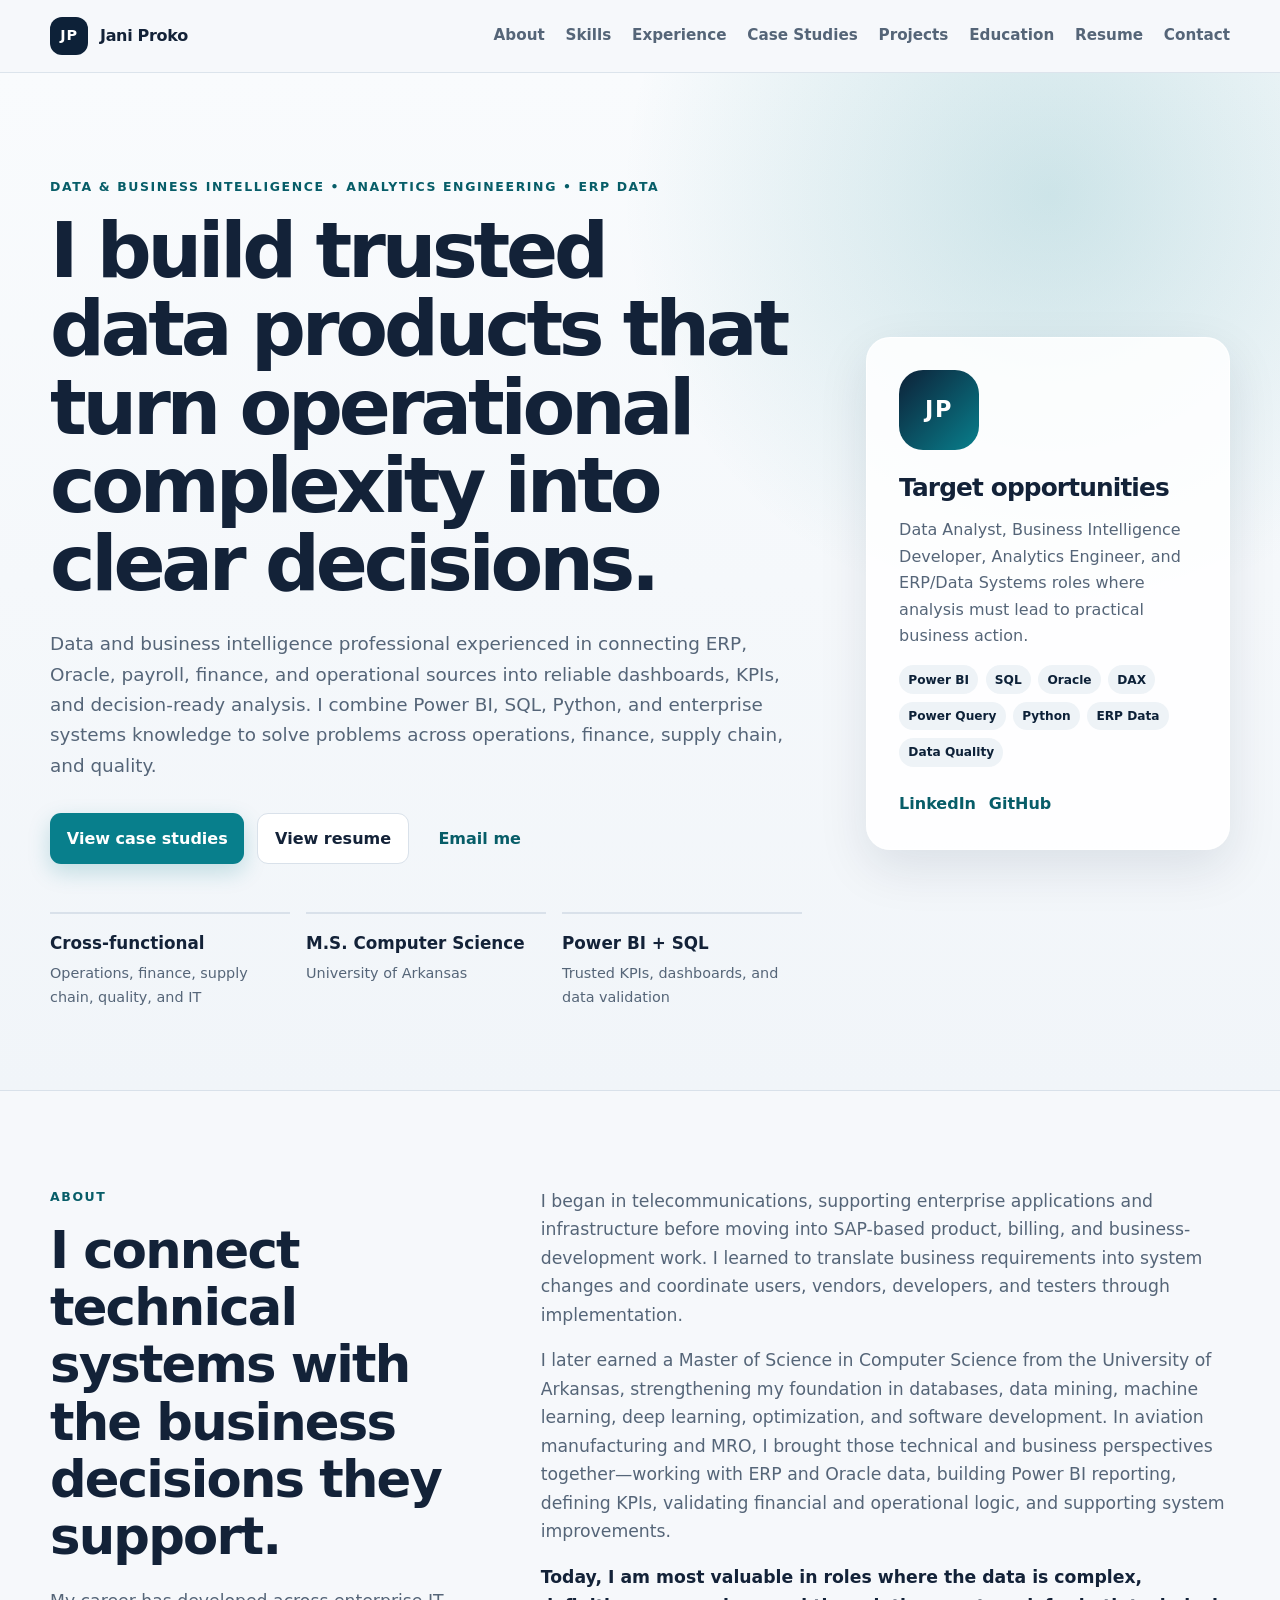
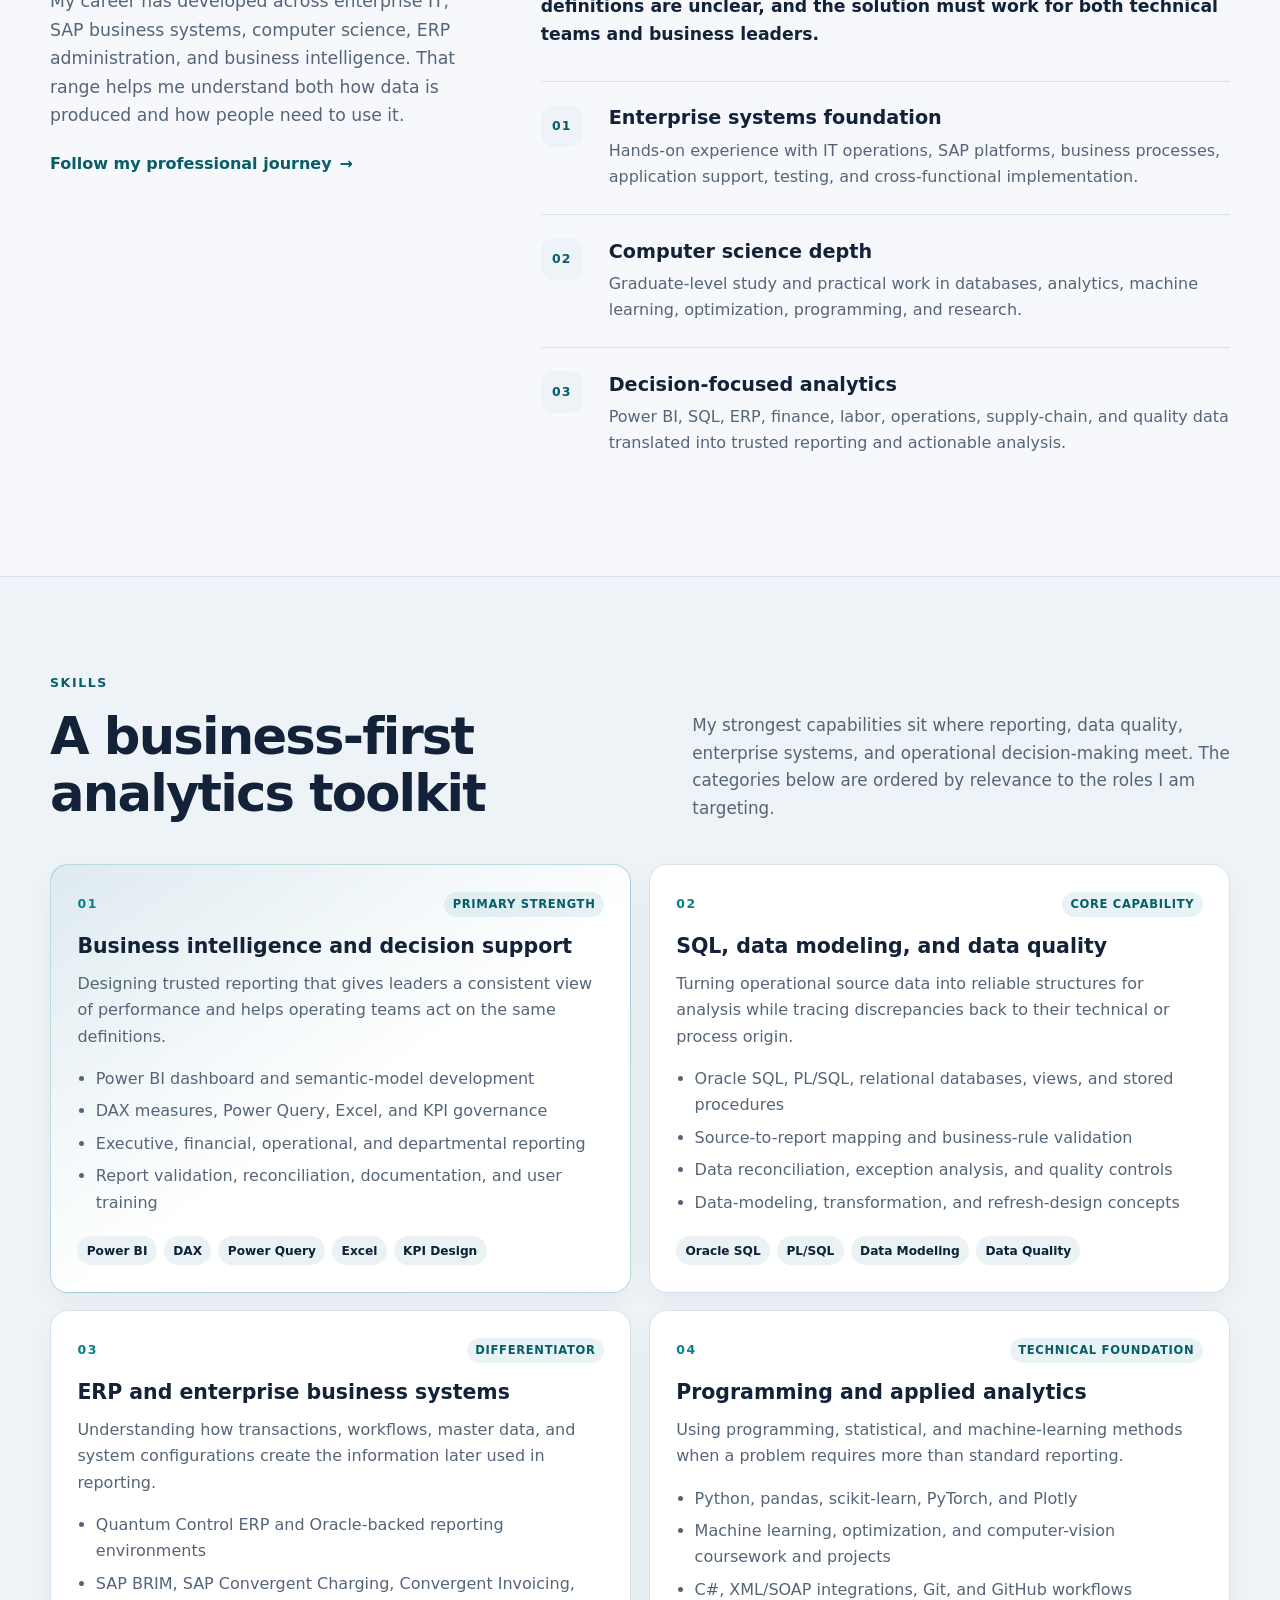
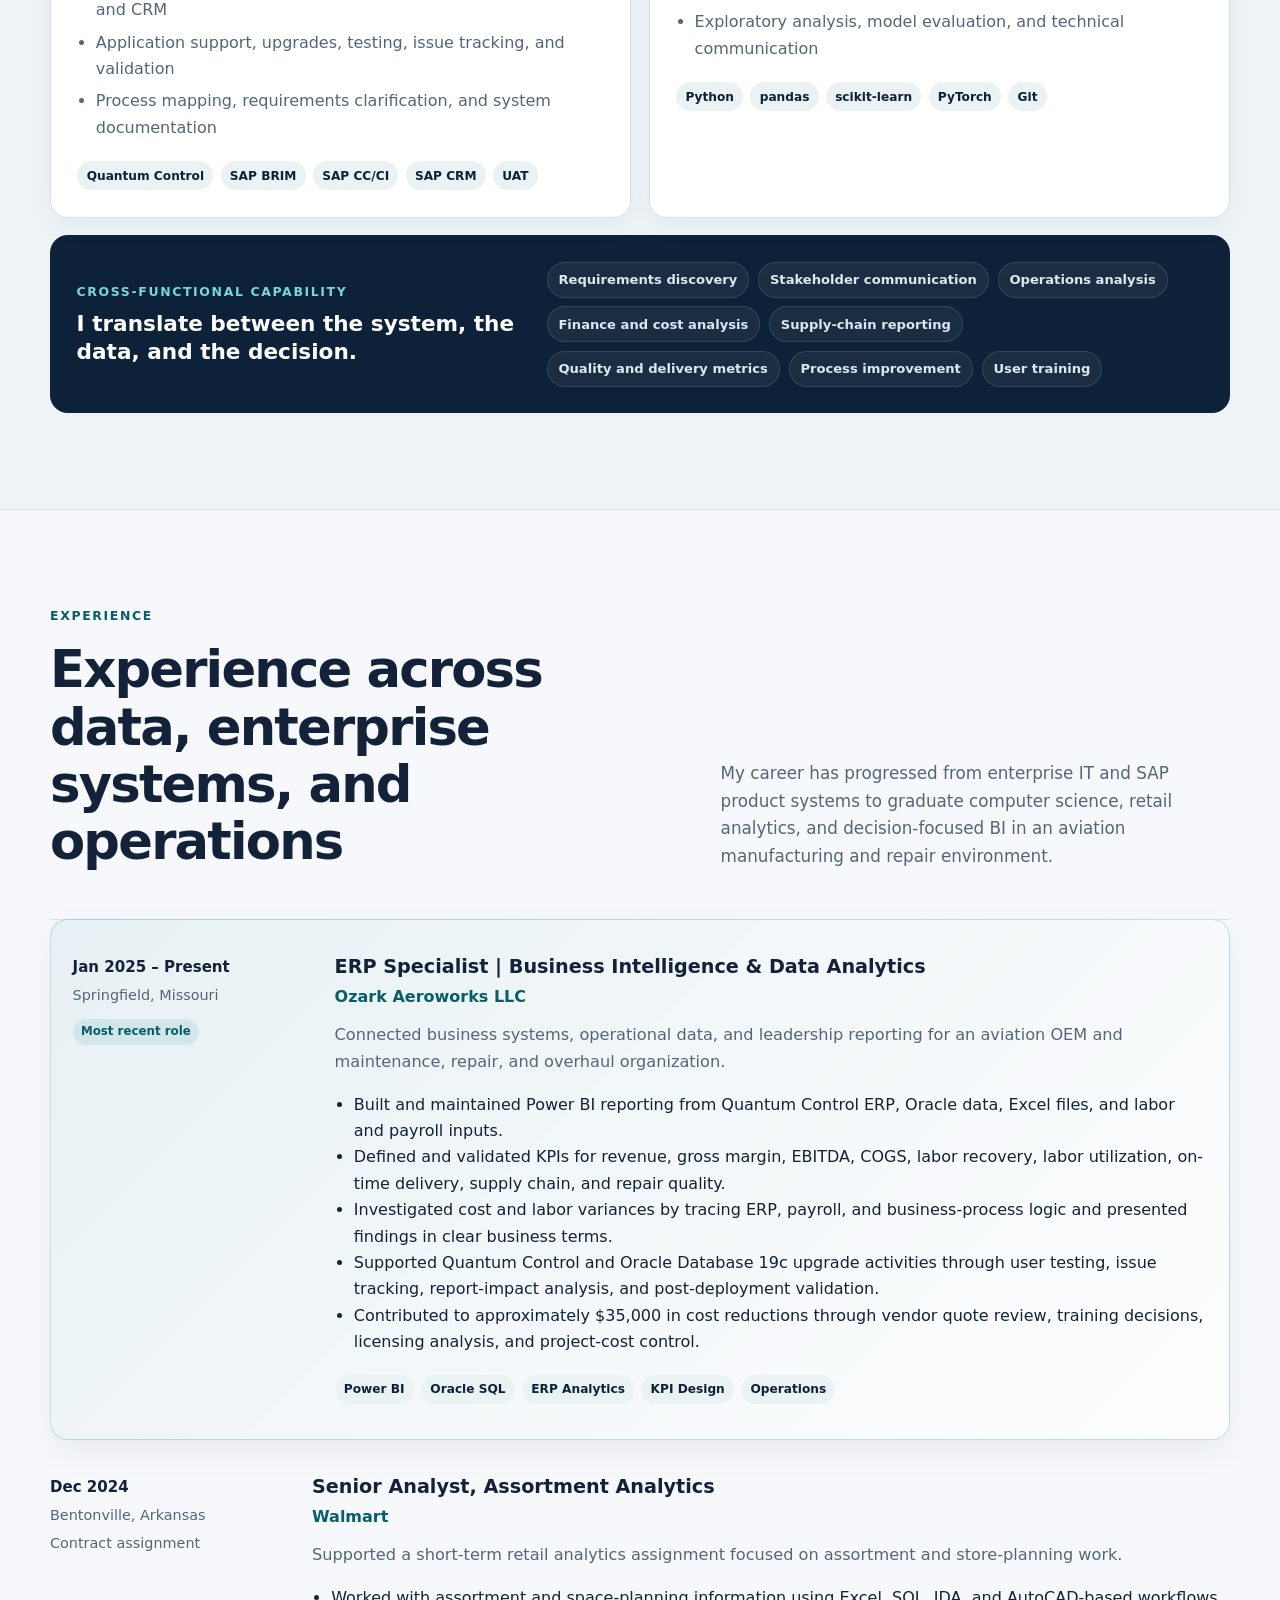
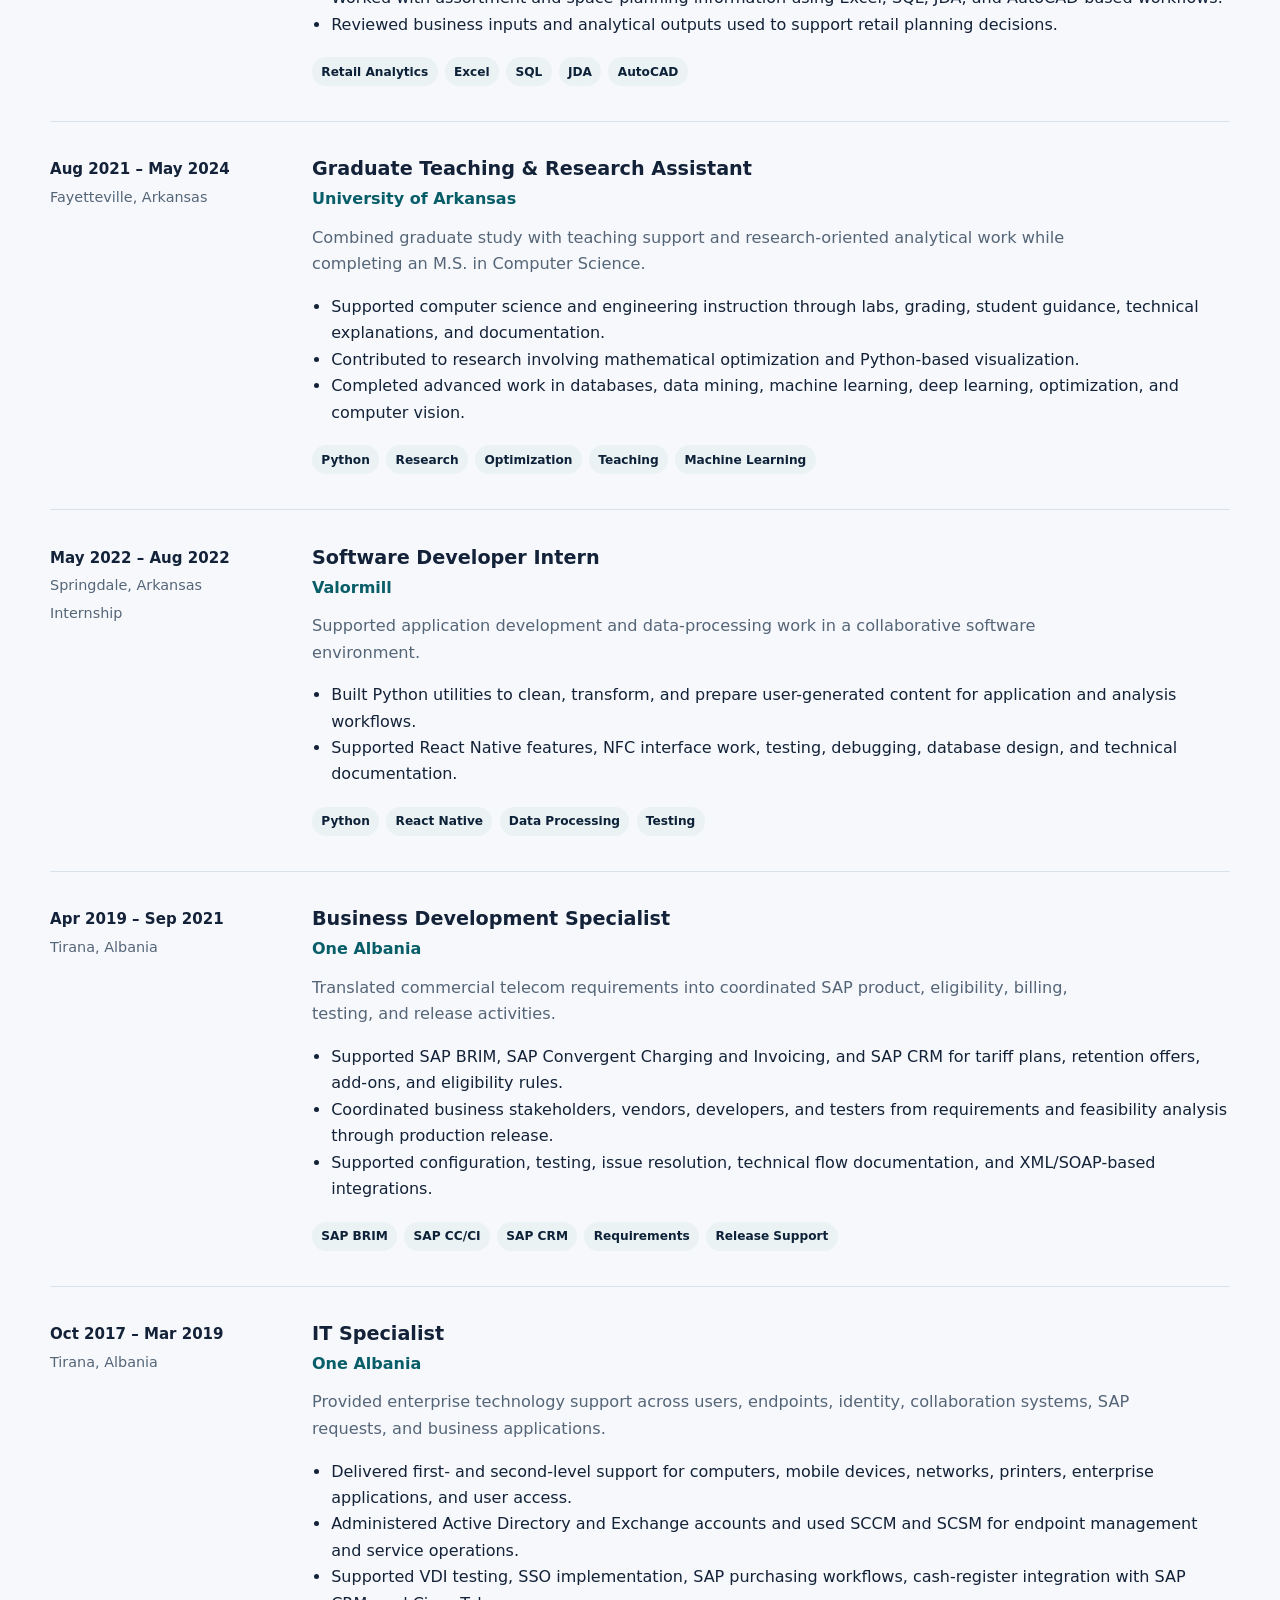
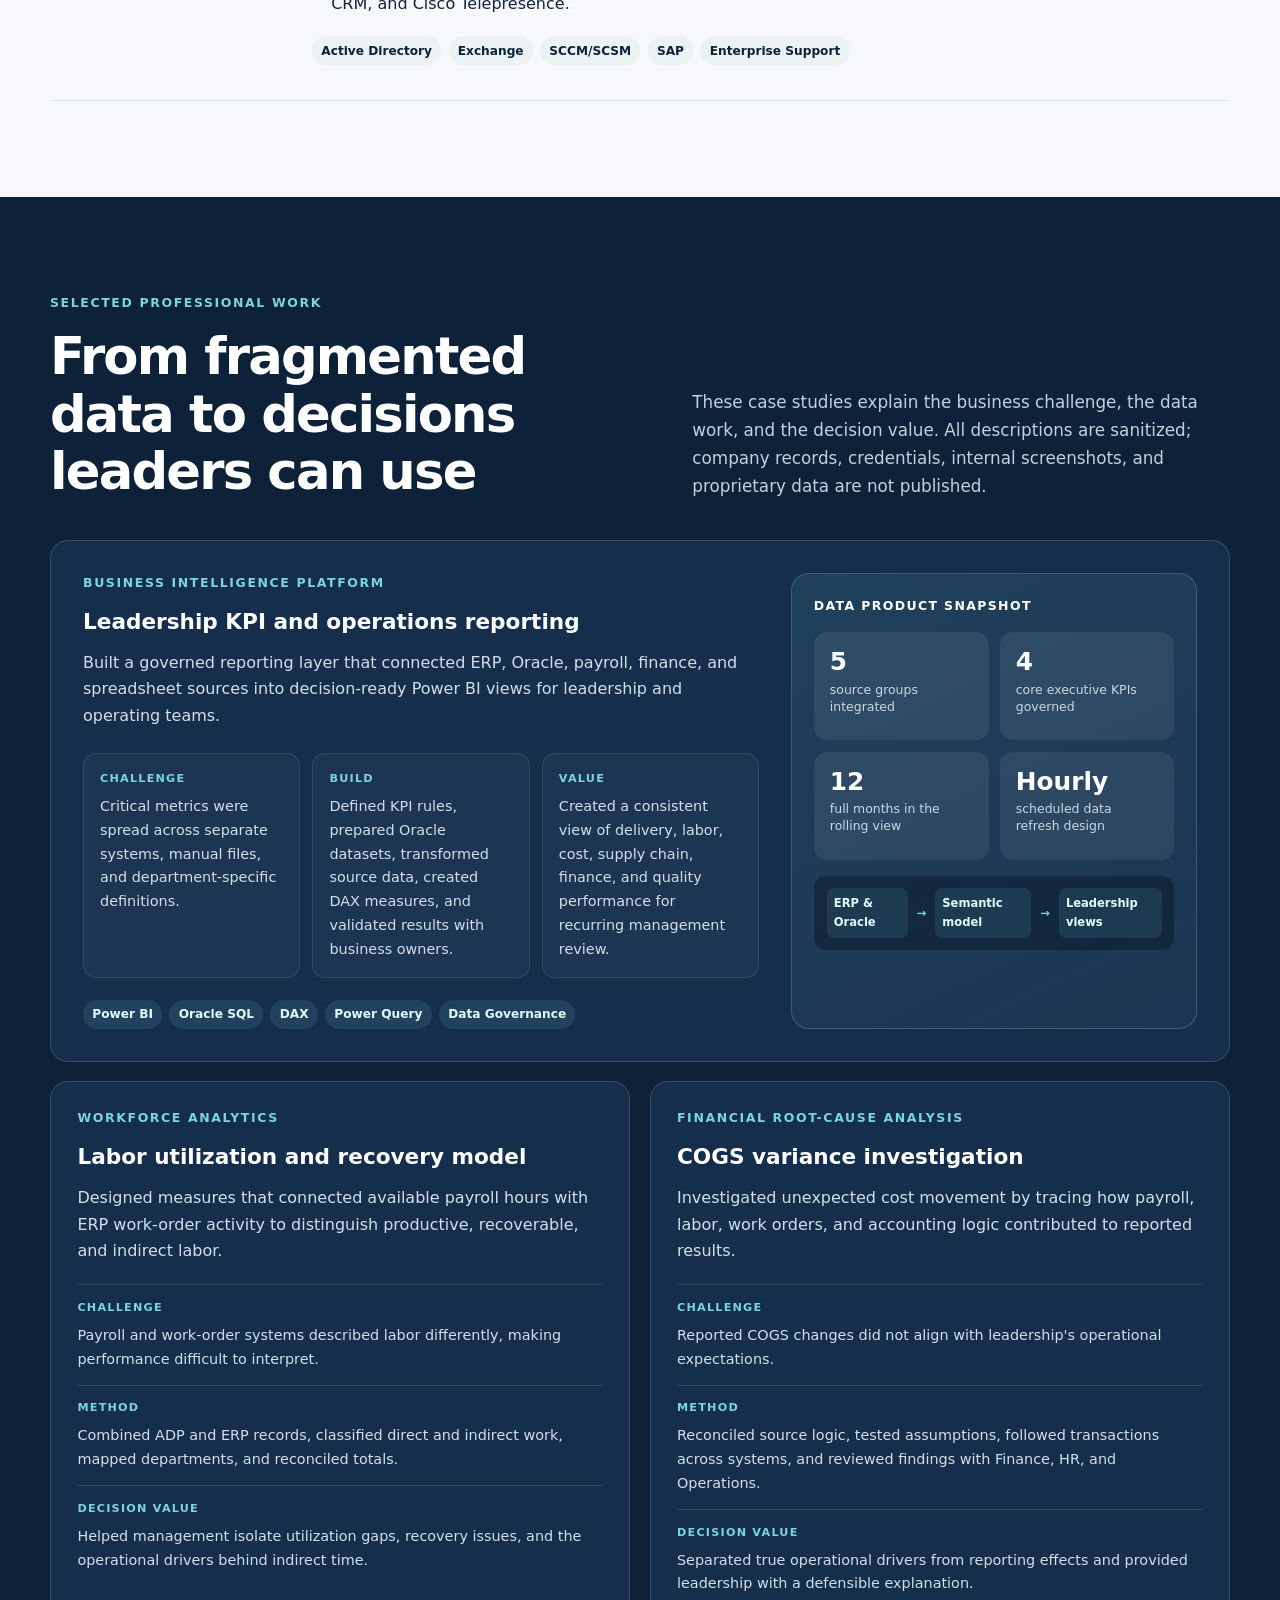
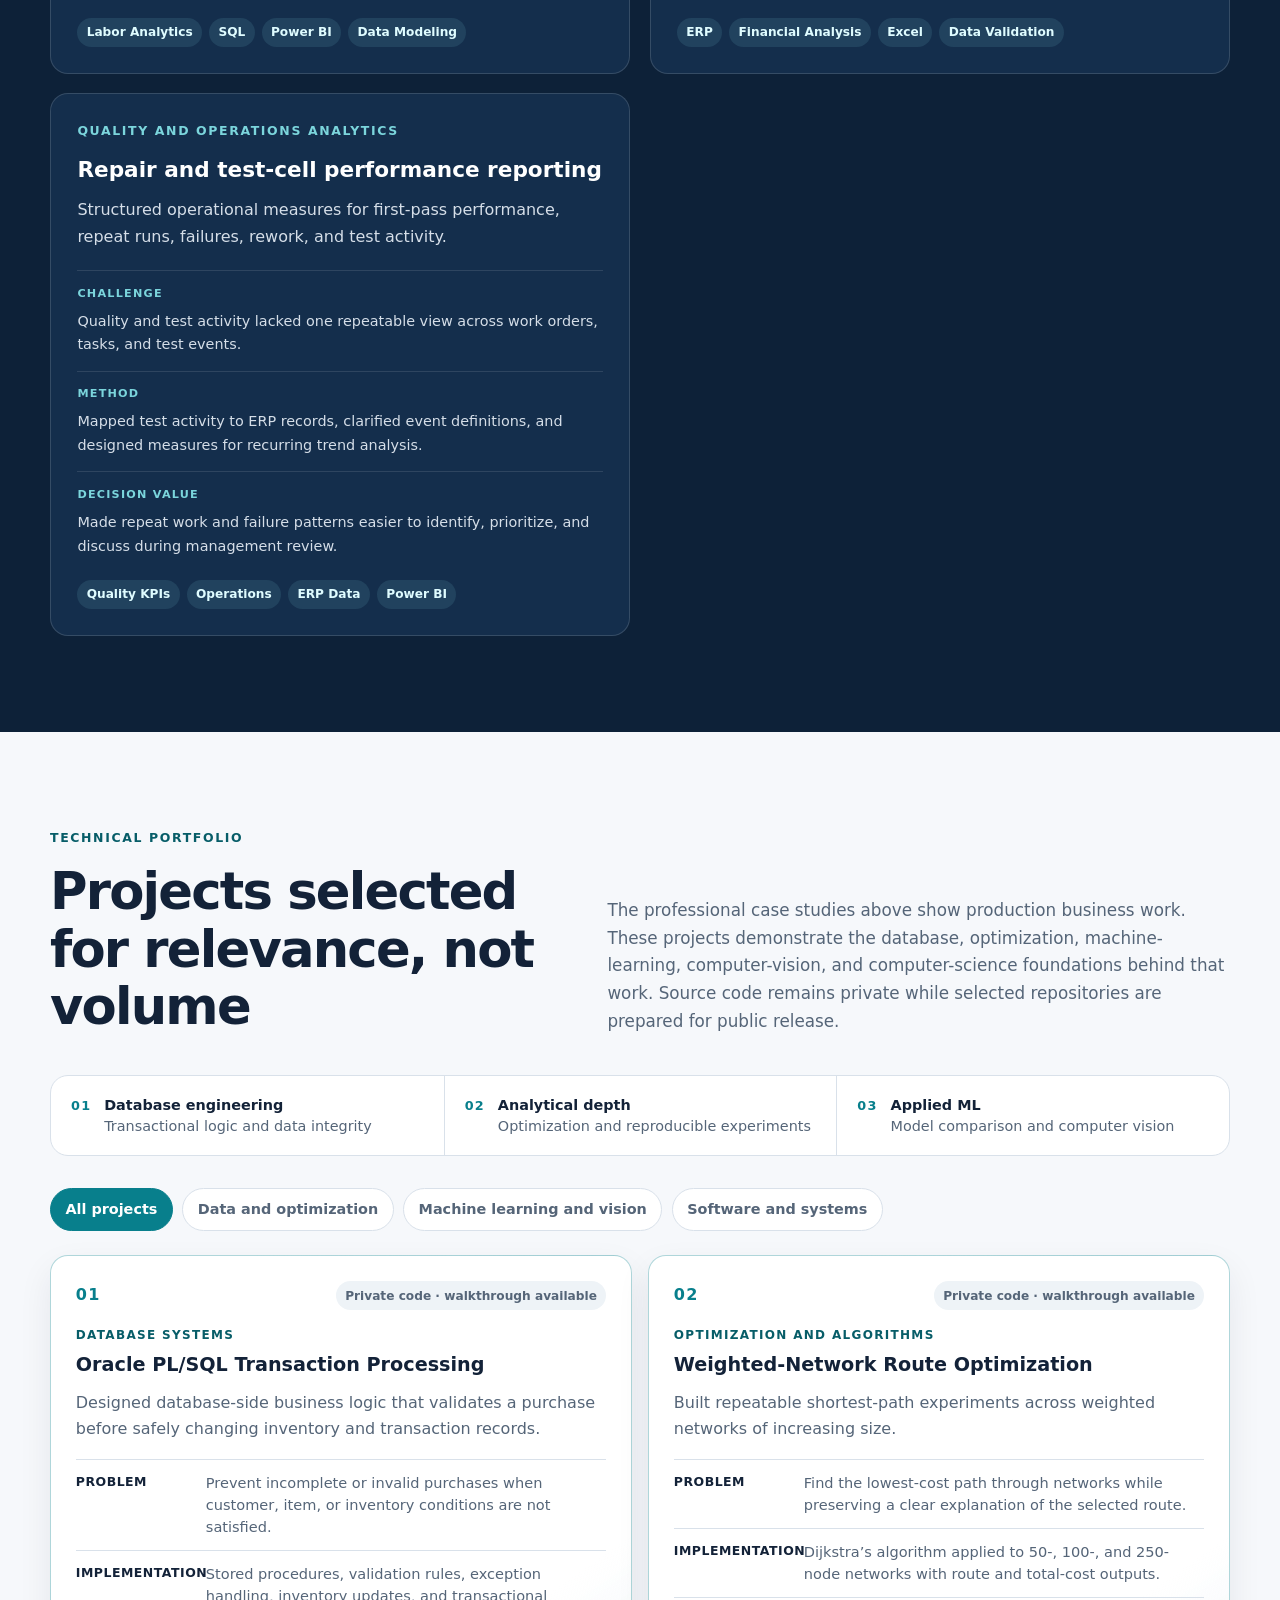
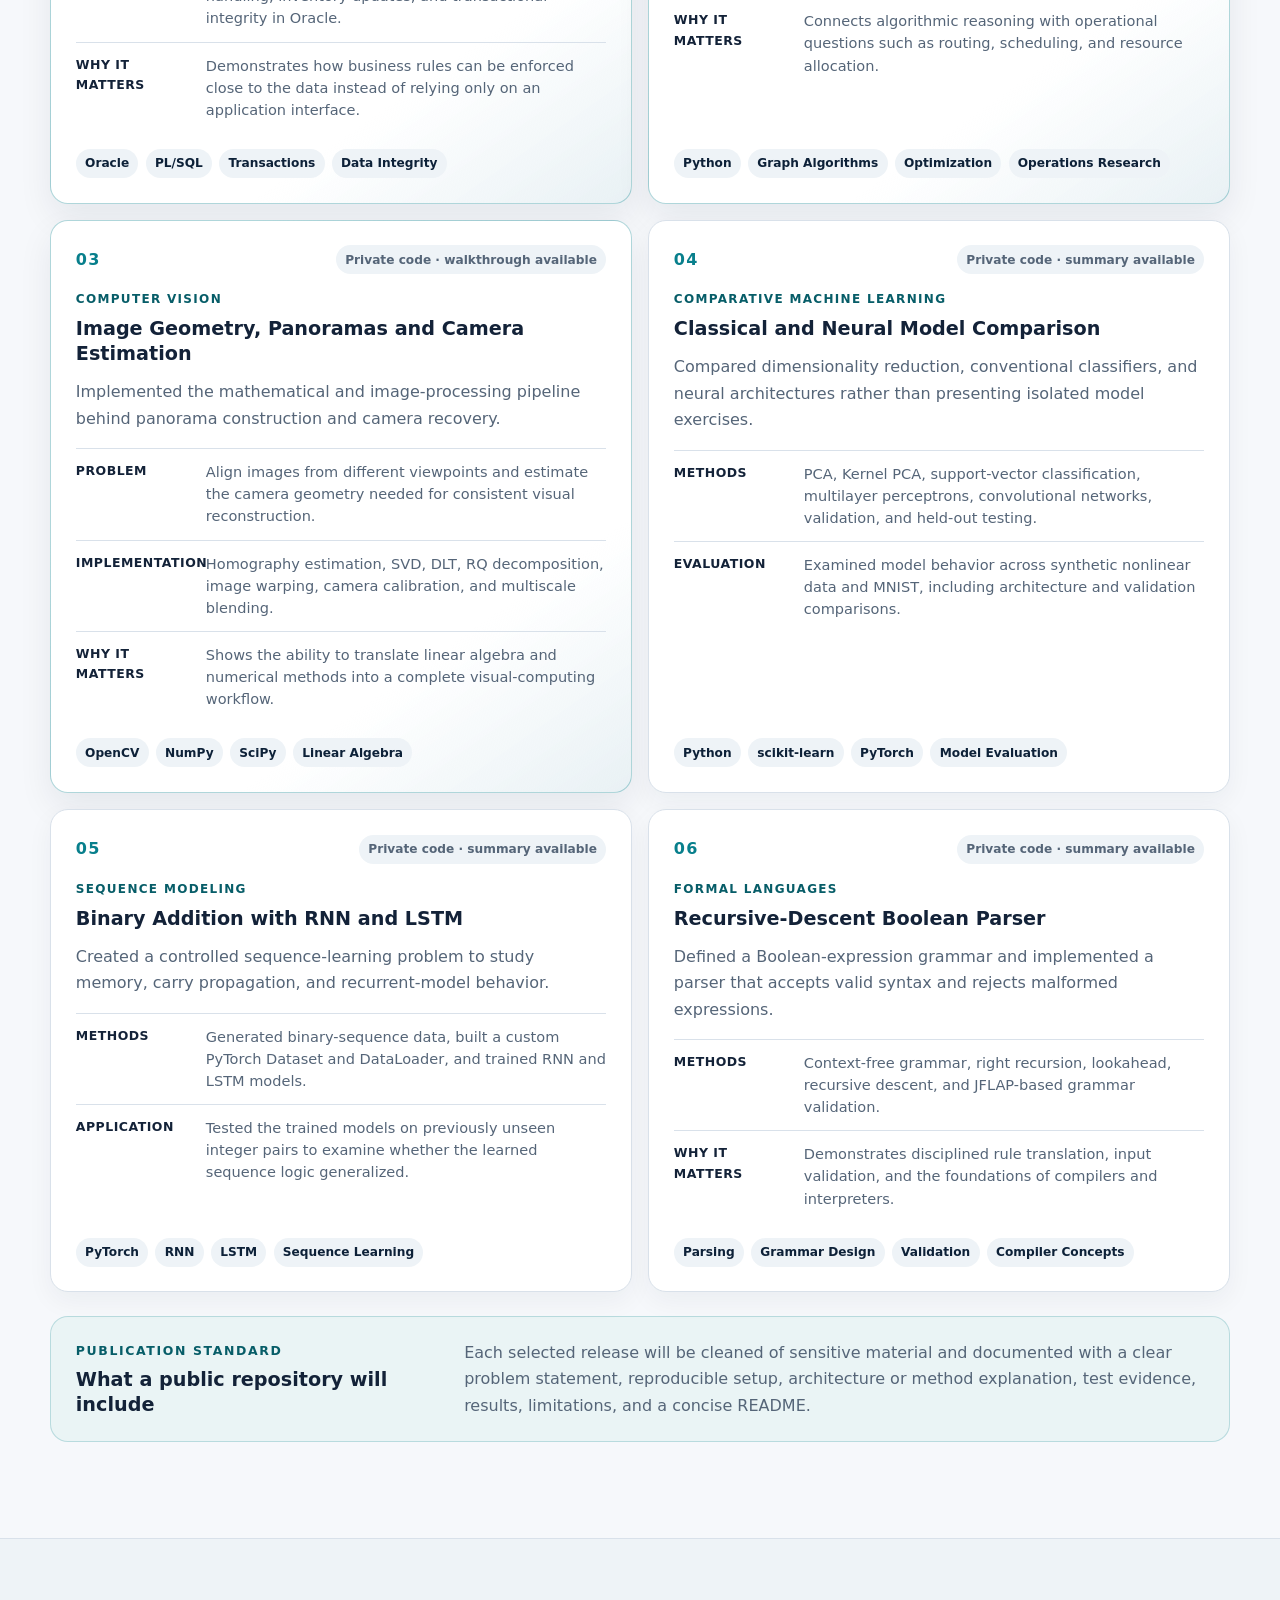
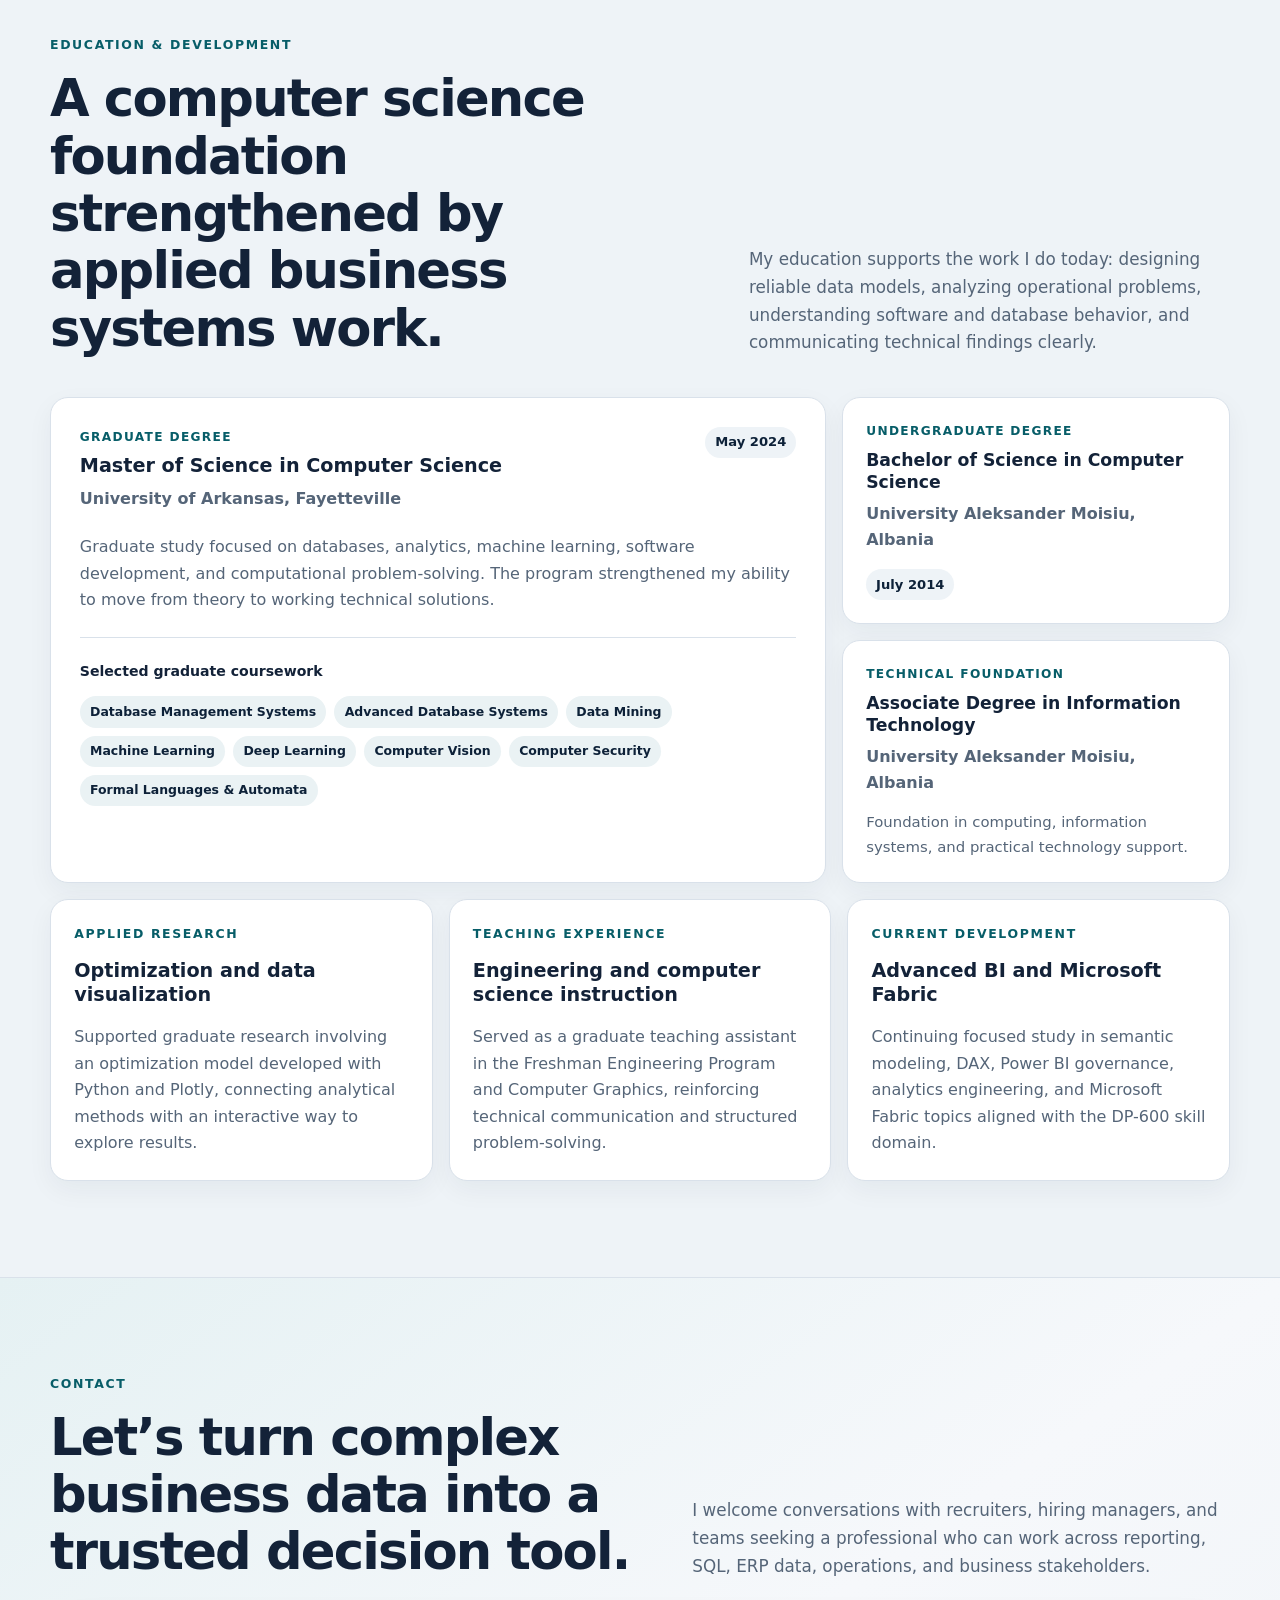
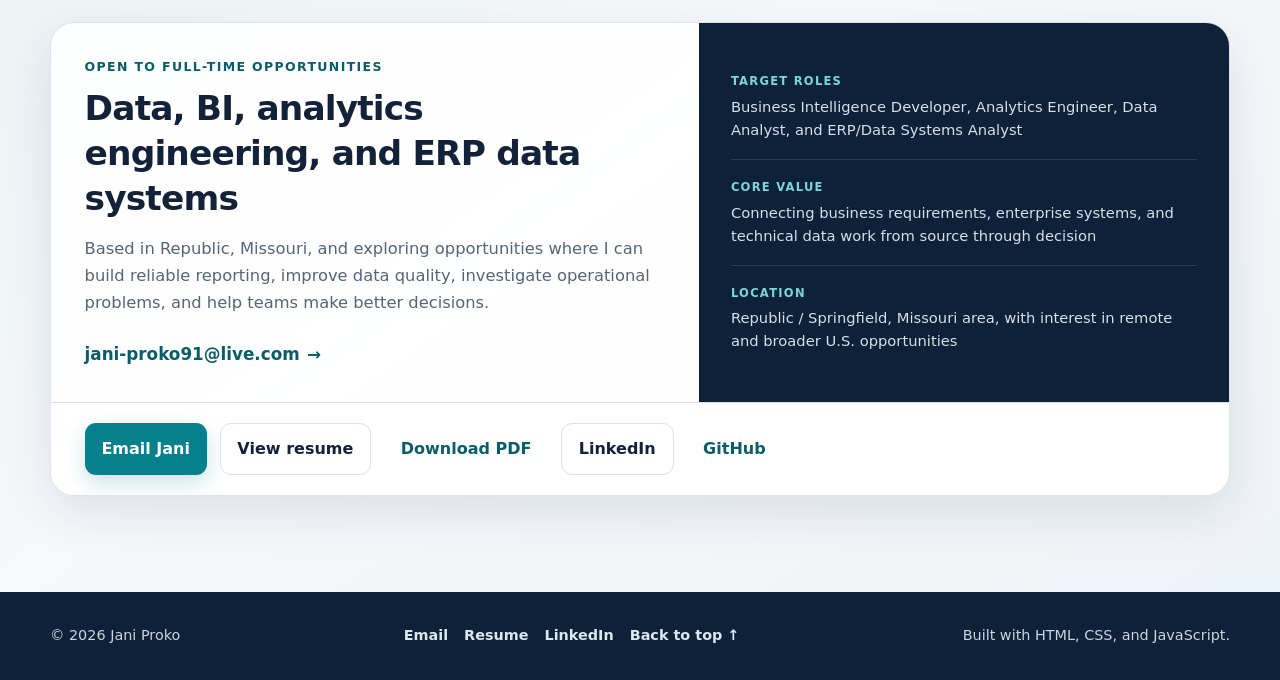
==== index.html @ 494e8007 "Add files via upload" ====
<!DOCTYPE html>
<html lang="en">
<head>
  <meta charset="UTF-8">
  <meta name="viewport" content="width=device-width, initial-scale=1.0">
  <meta name="description" content="Jani Proko is a data and business intelligence professional specializing in Power BI, SQL, analytics engineering, ERP data, and operations reporting.">
  <title>Jani Proko | Data, Business Intelligence & Analytics Engineering</title>
  <link rel="stylesheet" href="styles.css">
  <script defer src="script.js"></script>
</head>
<body>
  <a class="skip-link" href="#main">Skip to content</a>
  <header class="site-header">
    <nav class="nav container" aria-label="Primary navigation">
      <a class="brand" href="#top"><span class="brand-mark">JP</span><span>Jani Proko</span></a>
      <button class="nav-toggle" type="button" aria-expanded="false" aria-controls="nav-links">Menu</button>
      <div class="nav-links" id="nav-links">
        <a href="#about">About</a>
        <a href="#skills">Skills</a>
        <a href="#experience">Experience</a>
        <a href="#case-studies">Case Studies</a>
        <a href="#projects">Projects</a>
        <a href="#education">Education</a>
        <a href="resume.html">Resume</a>
        <a href="#contact">Contact</a>
      </div>
    </nav>
  </header>

  <main id="main">
    <section class="hero" id="top">
      <div class="container hero-grid">
        <div>
          <p class="eyebrow">Data &amp; Business Intelligence • Analytics Engineering • ERP Data</p>
          <h1>I build trusted data products that turn operational complexity into clear decisions.</h1>
          <p class="hero-copy">Data and business intelligence professional experienced in connecting ERP, Oracle, payroll, finance, and operational sources into reliable dashboards, KPIs, and decision-ready analysis. I combine Power BI, SQL, Python, and enterprise systems knowledge to solve problems across operations, finance, supply chain, and quality.</p>
          <div class="button-row">
            <a class="button primary" href="#case-studies">View case studies</a>
            <a class="button secondary" href="resume.html">View resume</a>
            <a class="button text-button" href="mailto:jani-proko91@live.com">Email me</a>
          </div>
          <ul class="quick-facts">
            <li><strong>Cross-functional</strong><span>Operations, finance, supply chain, quality, and IT</span></li>
            <li><strong>M.S. Computer Science</strong><span>University of Arkansas</span></li>
            <li><strong>Power BI + SQL</strong><span>Trusted KPIs, dashboards, and data validation</span></li>
          </ul>
        </div>
        <aside class="profile-card">
          <div class="avatar">JP</div>
          <h2>Target opportunities</h2>
          <p>Data Analyst, Business Intelligence Developer, Analytics Engineer, and ERP/Data Systems roles where analysis must lead to practical business action.</p>
          <div class="tag-list">
            <span>Power BI</span><span>SQL</span><span>Oracle</span><span>DAX</span><span>Power Query</span><span>Python</span><span>ERP Data</span><span>Data Quality</span>
          </div>
          <div class="social-links">
            <a href="https://www.linkedin.com/in/jani-proko/" target="_blank" rel="noopener">LinkedIn</a>
            <a href="https://github.com/gojanidz" target="_blank" rel="noopener">GitHub</a>
          </div>
        </aside>
      </div>
    </section>

    <section class="section" id="about">
      <div class="container about-layout">
        <div class="about-heading">
          <p class="section-label">About</p>
          <h2>I connect technical systems with the business decisions they support.</h2>
          <p class="about-lead">My career has developed across enterprise IT, SAP business systems, computer science, ERP administration, and business intelligence. That range helps me understand both how data is produced and how people need to use it.</p>
          <a class="about-link" href="#experience">Follow my professional journey <span aria-hidden="true">→</span></a>
        </div>
        <div class="about-content">
          <div class="prose">
            <p>I began in telecommunications, supporting enterprise applications and infrastructure before moving into SAP-based product, billing, and business-development work. I learned to translate business requirements into system changes and coordinate users, vendors, developers, and testers through implementation.</p>
            <p>I later earned a Master of Science in Computer Science from the University of Arkansas, strengthening my foundation in databases, data mining, machine learning, deep learning, optimization, and software development. In aviation manufacturing and MRO, I brought those technical and business perspectives together—working with ERP and Oracle data, building Power BI reporting, defining KPIs, validating financial and operational logic, and supporting system improvements.</p>
            <p>Today, I am most valuable in roles where the data is complex, definitions are unclear, and the solution must work for both technical teams and business leaders.</p>
          </div>
          <div class="career-arc" aria-label="Professional development areas">
            <article>
              <span class="career-number">01</span>
              <div><h3>Enterprise systems foundation</h3><p>Hands-on experience with IT operations, SAP platforms, business processes, application support, testing, and cross-functional implementation.</p></div>
            </article>
            <article>
              <span class="career-number">02</span>
              <div><h3>Computer science depth</h3><p>Graduate-level study and practical work in databases, analytics, machine learning, optimization, programming, and research.</p></div>
            </article>
            <article>
              <span class="career-number">03</span>
              <div><h3>Decision-focused analytics</h3><p>Power BI, SQL, ERP, finance, labor, operations, supply-chain, and quality data translated into trusted reporting and actionable analysis.</p></div>
            </article>
          </div>
        </div>
      </div>
    </section>

    <section class="section muted" id="skills">
      <div class="container">
        <p class="section-label">Skills</p>
        <div class="skills-heading">
          <div>
            <h2>A business-first analytics toolkit</h2>
          </div>
          <p class="section-intro">My strongest capabilities sit where reporting, data quality, enterprise systems, and operational decision-making meet. The categories below are ordered by relevance to the roles I am targeting.</p>
        </div>

        <div class="skills-priority-grid">
          <article class="skill-card skill-card-primary">
            <div class="skill-card-topline"><span class="skill-rank">01</span><span class="skill-focus">Primary strength</span></div>
            <h3>Business intelligence and decision support</h3>
            <p>Designing trusted reporting that gives leaders a consistent view of performance and helps operating teams act on the same definitions.</p>
            <ul class="skill-list">
              <li>Power BI dashboard and semantic-model development</li>
              <li>DAX measures, Power Query, Excel, and KPI governance</li>
              <li>Executive, financial, operational, and departmental reporting</li>
              <li>Report validation, reconciliation, documentation, and user training</li>
            </ul>
            <div class="tag-list skill-tags"><span>Power BI</span><span>DAX</span><span>Power Query</span><span>Excel</span><span>KPI Design</span></div>
          </article>

          <article class="skill-card">
            <div class="skill-card-topline"><span class="skill-rank">02</span><span class="skill-focus">Core capability</span></div>
            <h3>SQL, data modeling, and data quality</h3>
            <p>Turning operational source data into reliable structures for analysis while tracing discrepancies back to their technical or process origin.</p>
            <ul class="skill-list">
              <li>Oracle SQL, PL/SQL, relational databases, views, and stored procedures</li>
              <li>Source-to-report mapping and business-rule validation</li>
              <li>Data reconciliation, exception analysis, and quality controls</li>
              <li>Data-modeling, transformation, and refresh-design concepts</li>
            </ul>
            <div class="tag-list skill-tags"><span>Oracle SQL</span><span>PL/SQL</span><span>Data Modeling</span><span>Data Quality</span></div>
          </article>

          <article class="skill-card">
            <div class="skill-card-topline"><span class="skill-rank">03</span><span class="skill-focus">Differentiator</span></div>
            <h3>ERP and enterprise business systems</h3>
            <p>Understanding how transactions, workflows, master data, and system configurations create the information later used in reporting.</p>
            <ul class="skill-list">
              <li>Quantum Control ERP and Oracle-backed reporting environments</li>
              <li>SAP BRIM, SAP Convergent Charging, Convergent Invoicing, and CRM</li>
              <li>Application support, upgrades, testing, issue tracking, and validation</li>
              <li>Process mapping, requirements clarification, and system documentation</li>
            </ul>
            <div class="tag-list skill-tags"><span>Quantum Control</span><span>SAP BRIM</span><span>SAP CC/CI</span><span>SAP CRM</span><span>UAT</span></div>
          </article>

          <article class="skill-card">
            <div class="skill-card-topline"><span class="skill-rank">04</span><span class="skill-focus">Technical foundation</span></div>
            <h3>Programming and applied analytics</h3>
            <p>Using programming, statistical, and machine-learning methods when a problem requires more than standard reporting.</p>
            <ul class="skill-list">
              <li>Python, pandas, scikit-learn, PyTorch, and Plotly</li>
              <li>Machine learning, optimization, and computer-vision coursework and projects</li>
              <li>C#, XML/SOAP integrations, Git, and GitHub workflows</li>
              <li>Exploratory analysis, model evaluation, and technical communication</li>
            </ul>
            <div class="tag-list skill-tags"><span>Python</span><span>pandas</span><span>scikit-learn</span><span>PyTorch</span><span>Git</span></div>
          </article>
        </div>

        <aside class="business-capabilities" aria-label="Cross-functional business capabilities">
          <div>
            <p class="card-type">Cross-functional capability</p>
            <h3>I translate between the system, the data, and the decision.</h3>
          </div>
          <div class="capability-list">
            <span>Requirements discovery</span>
            <span>Stakeholder communication</span>
            <span>Operations analysis</span>
            <span>Finance and cost analysis</span>
            <span>Supply-chain reporting</span>
            <span>Quality and delivery metrics</span>
            <span>Process improvement</span>
            <span>User training</span>
          </div>
        </aside>
      </div>
    </section>

    <section class="section" id="experience">
      <div class="container">
        <p class="section-label">Experience</p>
        <div class="experience-heading">
          <div>
            <h2>Experience across data, enterprise systems, and operations</h2>
          </div>
          <p class="section-intro">My career has progressed from enterprise IT and SAP product systems to graduate computer science, retail analytics, and decision-focused BI in an aviation manufacturing and repair environment.</p>
        </div>

        <div class="timeline">
          <article class="timeline-item featured-role">
            <div class="timeline-meta">
              <strong>Jan 2025 – Present</strong>
              <span>Springfield, Missouri</span>
              <span class="role-status">Most recent role</span>
            </div>
            <div>
              <h3>ERP Specialist | Business Intelligence &amp; Data Analytics</h3>
              <p class="organization">Ozark Aeroworks LLC</p>
              <p class="timeline-role-summary">Connected business systems, operational data, and leadership reporting for an aviation OEM and maintenance, repair, and overhaul organization.</p>
              <ul>
                <li>Built and maintained Power BI reporting from Quantum Control ERP, Oracle data, Excel files, and labor and payroll inputs.</li>
                <li>Defined and validated KPIs for revenue, gross margin, EBITDA, COGS, labor recovery, labor utilization, on-time delivery, supply chain, and repair quality.</li>
                <li>Investigated cost and labor variances by tracing ERP, payroll, and business-process logic and presented findings in clear business terms.</li>
                <li>Supported Quantum Control and Oracle Database 19c upgrade activities through user testing, issue tracking, report-impact analysis, and post-deployment validation.</li>
                <li>Contributed to approximately $35,000 in cost reductions through vendor quote review, training decisions, licensing analysis, and project-cost control.</li>
              </ul>
              <div class="tag-list experience-tags"><span>Power BI</span><span>Oracle SQL</span><span>ERP Analytics</span><span>KPI Design</span><span>Operations</span></div>
            </div>
          </article>

          <article class="timeline-item">
            <div class="timeline-meta"><strong>Dec 2024</strong><span>Bentonville, Arkansas</span><span>Contract assignment</span></div>
            <div>
              <h3>Senior Analyst, Assortment Analytics</h3>
              <p class="organization">Walmart</p>
              <p class="timeline-role-summary">Supported a short-term retail analytics assignment focused on assortment and store-planning work.</p>
              <ul>
                <li>Worked with assortment and space-planning information using Excel, SQL, JDA, and AutoCAD-based workflows.</li>
                <li>Reviewed business inputs and analytical outputs used to support retail planning decisions.</li>
              </ul>
              <div class="tag-list experience-tags"><span>Retail Analytics</span><span>Excel</span><span>SQL</span><span>JDA</span><span>AutoCAD</span></div>
            </div>
          </article>

          <article class="timeline-item">
            <div class="timeline-meta"><strong>Aug 2021 – May 2024</strong><span>Fayetteville, Arkansas</span></div>
            <div>
              <h3>Graduate Teaching &amp; Research Assistant</h3>
              <p class="organization">University of Arkansas</p>
              <p class="timeline-role-summary">Combined graduate study with teaching support and research-oriented analytical work while completing an M.S. in Computer Science.</p>
              <ul>
                <li>Supported computer science and engineering instruction through labs, grading, student guidance, technical explanations, and documentation.</li>
                <li>Contributed to research involving mathematical optimization and Python-based visualization.</li>
                <li>Completed advanced work in databases, data mining, machine learning, deep learning, optimization, and computer vision.</li>
              </ul>
              <div class="tag-list experience-tags"><span>Python</span><span>Research</span><span>Optimization</span><span>Teaching</span><span>Machine Learning</span></div>
            </div>
          </article>

          <article class="timeline-item">
            <div class="timeline-meta"><strong>May 2022 – Aug 2022</strong><span>Springdale, Arkansas</span><span>Internship</span></div>
            <div>
              <h3>Software Developer Intern</h3>
              <p class="organization">Valormill</p>
              <p class="timeline-role-summary">Supported application development and data-processing work in a collaborative software environment.</p>
              <ul>
                <li>Built Python utilities to clean, transform, and prepare user-generated content for application and analysis workflows.</li>
                <li>Supported React Native features, NFC interface work, testing, debugging, database design, and technical documentation.</li>
              </ul>
              <div class="tag-list experience-tags"><span>Python</span><span>React Native</span><span>Data Processing</span><span>Testing</span></div>
            </div>
          </article>

          <article class="timeline-item">
            <div class="timeline-meta"><strong>Apr 2019 – Sep 2021</strong><span>Tirana, Albania</span></div>
            <div>
              <h3>Business Development Specialist</h3>
              <p class="organization">One Albania</p>
              <p class="timeline-role-summary">Translated commercial telecom requirements into coordinated SAP product, eligibility, billing, testing, and release activities.</p>
              <ul>
                <li>Supported SAP BRIM, SAP Convergent Charging and Invoicing, and SAP CRM for tariff plans, retention offers, add-ons, and eligibility rules.</li>
                <li>Coordinated business stakeholders, vendors, developers, and testers from requirements and feasibility analysis through production release.</li>
                <li>Supported configuration, testing, issue resolution, technical flow documentation, and XML/SOAP-based integrations.</li>
              </ul>
              <div class="tag-list experience-tags"><span>SAP BRIM</span><span>SAP CC/CI</span><span>SAP CRM</span><span>Requirements</span><span>Release Support</span></div>
            </div>
          </article>

          <article class="timeline-item">
            <div class="timeline-meta"><strong>Oct 2017 – Mar 2019</strong><span>Tirana, Albania</span></div>
            <div>
              <h3>IT Specialist</h3>
              <p class="organization">One Albania</p>
              <p class="timeline-role-summary">Provided enterprise technology support across users, endpoints, identity, collaboration systems, SAP requests, and business applications.</p>
              <ul>
                <li>Delivered first- and second-level support for computers, mobile devices, networks, printers, enterprise applications, and user access.</li>
                <li>Administered Active Directory and Exchange accounts and used SCCM and SCSM for endpoint management and service operations.</li>
                <li>Supported VDI testing, SSO implementation, SAP purchasing workflows, cash-register integration with SAP CRM, and Cisco Telepresence.</li>
              </ul>
              <div class="tag-list experience-tags"><span>Active Directory</span><span>Exchange</span><span>SCCM/SCSM</span><span>SAP</span><span>Enterprise Support</span></div>
            </div>
          </article>
        </div>
      </div>
    </section>

    <section class="section dark-section" id="case-studies">
      <div class="container">
        <div class="case-heading">
          <div>
            <p class="section-label">Selected professional work</p>
            <h2>From fragmented data to decisions leaders can use</h2>
          </div>
          <p class="section-intro">These case studies explain the business challenge, the data work, and the decision value. All descriptions are sanitized; company records, credentials, internal screenshots, and proprietary data are not published.</p>
        </div>

        <div class="case-grid">
          <article class="case-card case-card-featured">
            <div class="case-feature-copy">
              <p class="card-type">Business intelligence platform</p>
              <h3>Leadership KPI and operations reporting</h3>
              <p class="case-summary">Built a governed reporting layer that connected ERP, Oracle, payroll, finance, and spreadsheet sources into decision-ready Power BI views for leadership and operating teams.</p>
              <div class="case-story">
                <div><span>Challenge</span><p>Critical metrics were spread across separate systems, manual files, and department-specific definitions.</p></div>
                <div><span>Build</span><p>Defined KPI rules, prepared Oracle datasets, transformed source data, created DAX measures, and validated results with business owners.</p></div>
                <div><span>Value</span><p>Created a consistent view of delivery, labor, cost, supply chain, finance, and quality performance for recurring management review.</p></div>
              </div>
              <div class="tag-list"><span>Power BI</span><span>Oracle SQL</span><span>DAX</span><span>Power Query</span><span>Data Governance</span></div>
            </div>
            <div class="case-snapshot" aria-label="Sanitized analytics platform summary">
              <p class="snapshot-label">Data product snapshot</p>
              <div class="snapshot-grid">
                <div><strong>5</strong><span>source groups integrated</span></div>
                <div><strong>4</strong><span>core executive KPIs governed</span></div>
                <div><strong>12</strong><span>full months in the rolling view</span></div>
                <div><strong>Hourly</strong><span>scheduled data refresh design</span></div>
              </div>
              <div class="snapshot-flow" aria-hidden="true">
                <span>ERP &amp; Oracle</span><i>→</i><span>Semantic model</span><i>→</i><span>Leadership views</span>
              </div>
            </div>
          </article>

          <article class="case-card">
            <p class="card-type">Workforce analytics</p>
            <h3>Labor utilization and recovery model</h3>
            <p class="case-summary">Designed measures that connected available payroll hours with ERP work-order activity to distinguish productive, recoverable, and indirect labor.</p>
            <div class="case-story compact">
              <div><span>Challenge</span><p>Payroll and work-order systems described labor differently, making performance difficult to interpret.</p></div>
              <div><span>Method</span><p>Combined ADP and ERP records, classified direct and indirect work, mapped departments, and reconciled totals.</p></div>
              <div><span>Decision value</span><p>Helped management isolate utilization gaps, recovery issues, and the operational drivers behind indirect time.</p></div>
            </div>
            <div class="tag-list"><span>Labor Analytics</span><span>SQL</span><span>Power BI</span><span>Data Modeling</span></div>
          </article>

          <article class="case-card">
            <p class="card-type">Financial root-cause analysis</p>
            <h3>COGS variance investigation</h3>
            <p class="case-summary">Investigated unexpected cost movement by tracing how payroll, labor, work orders, and accounting logic contributed to reported results.</p>
            <div class="case-story compact">
              <div><span>Challenge</span><p>Reported COGS changes did not align with leadership's operational expectations.</p></div>
              <div><span>Method</span><p>Reconciled source logic, tested assumptions, followed transactions across systems, and reviewed findings with Finance, HR, and Operations.</p></div>
              <div><span>Decision value</span><p>Separated true operational drivers from reporting effects and provided leadership with a defensible explanation.</p></div>
            </div>
            <div class="tag-list"><span>ERP</span><span>Financial Analysis</span><span>Excel</span><span>Data Validation</span></div>
          </article>

          <article class="case-card">
            <p class="card-type">Quality and operations analytics</p>
            <h3>Repair and test-cell performance reporting</h3>
            <p class="case-summary">Structured operational measures for first-pass performance, repeat runs, failures, rework, and test activity.</p>
            <div class="case-story compact">
              <div><span>Challenge</span><p>Quality and test activity lacked one repeatable view across work orders, tasks, and test events.</p></div>
              <div><span>Method</span><p>Mapped test activity to ERP records, clarified event definitions, and designed measures for recurring trend analysis.</p></div>
              <div><span>Decision value</span><p>Made repeat work and failure patterns easier to identify, prioritize, and discuss during management review.</p></div>
            </div>
            <div class="tag-list"><span>Quality KPIs</span><span>Operations</span><span>ERP Data</span><span>Power BI</span></div>
          </article>
        </div>
      </div>
    </section>

    <section class="section" id="projects">
      <div class="container">
        <div class="projects-heading">
          <div>
            <p class="section-label">Technical portfolio</p>
            <h2>Projects selected for relevance, not volume</h2>
          </div>
          <p class="section-intro">The professional case studies above show production business work. These projects demonstrate the database, optimization, machine-learning, computer-vision, and computer-science foundations behind that work. Source code remains private while selected repositories are prepared for public release.</p>
        </div>

        <div class="project-priority" aria-label="Portfolio emphasis">
          <div><span>01</span><p><strong>Database engineering</strong><br>Transactional logic and data integrity</p></div>
          <div><span>02</span><p><strong>Analytical depth</strong><br>Optimization and reproducible experiments</p></div>
          <div><span>03</span><p><strong>Applied ML</strong><br>Model comparison and computer vision</p></div>
        </div>

        <div class="filter-row" role="group" aria-label="Filter projects">
          <button class="filter-button active" data-filter="all">All projects</button>
          <button class="filter-button" data-filter="data">Data and optimization</button>
          <button class="filter-button" data-filter="ml">Machine learning and vision</button>
          <button class="filter-button" data-filter="software">Software and systems</button>
        </div>

        <div class="project-grid">
          <article class="project-card featured-project" data-category="data software">
            <div class="project-header"><span class="project-number">01</span><span class="privacy-badge">Private code · walkthrough available</span></div>
            <p class="project-kicker">Database systems</p>
            <h3>Oracle PL/SQL Transaction Processing</h3>
            <p class="project-summary">Designed database-side business logic that validates a purchase before safely changing inventory and transaction records.</p>
            <div class="project-detail"><span>Problem</span><p>Prevent incomplete or invalid purchases when customer, item, or inventory conditions are not satisfied.</p></div>
            <div class="project-detail"><span>Implementation</span><p>Stored procedures, validation rules, exception handling, inventory updates, and transactional integrity in Oracle.</p></div>
            <div class="project-detail"><span>Why it matters</span><p>Demonstrates how business rules can be enforced close to the data instead of relying only on an application interface.</p></div>
            <div class="tag-list"><span>Oracle</span><span>PL/SQL</span><span>Transactions</span><span>Data Integrity</span></div>
          </article>

          <article class="project-card featured-project" data-category="data">
            <div class="project-header"><span class="project-number">02</span><span class="privacy-badge">Private code · walkthrough available</span></div>
            <p class="project-kicker">Optimization and algorithms</p>
            <h3>Weighted-Network Route Optimization</h3>
            <p class="project-summary">Built repeatable shortest-path experiments across weighted networks of increasing size.</p>
            <div class="project-detail"><span>Problem</span><p>Find the lowest-cost path through networks while preserving a clear explanation of the selected route.</p></div>
            <div class="project-detail"><span>Implementation</span><p>Dijkstra’s algorithm applied to 50-, 100-, and 250-node networks with route and total-cost outputs.</p></div>
            <div class="project-detail"><span>Why it matters</span><p>Connects algorithmic reasoning with operational questions such as routing, scheduling, and resource allocation.</p></div>
            <div class="tag-list"><span>Python</span><span>Graph Algorithms</span><span>Optimization</span><span>Operations Research</span></div>
          </article>

          <article class="project-card featured-project" data-category="ml software">
            <div class="project-header"><span class="project-number">03</span><span class="privacy-badge">Private code · walkthrough available</span></div>
            <p class="project-kicker">Computer vision</p>
            <h3>Image Geometry, Panoramas and Camera Estimation</h3>
            <p class="project-summary">Implemented the mathematical and image-processing pipeline behind panorama construction and camera recovery.</p>
            <div class="project-detail"><span>Problem</span><p>Align images from different viewpoints and estimate the camera geometry needed for consistent visual reconstruction.</p></div>
            <div class="project-detail"><span>Implementation</span><p>Homography estimation, SVD, DLT, RQ decomposition, image warping, camera calibration, and multiscale blending.</p></div>
            <div class="project-detail"><span>Why it matters</span><p>Shows the ability to translate linear algebra and numerical methods into a complete visual-computing workflow.</p></div>
            <div class="tag-list"><span>OpenCV</span><span>NumPy</span><span>SciPy</span><span>Linear Algebra</span></div>
          </article>

          <article class="project-card" data-category="ml data">
            <div class="project-header"><span class="project-number">04</span><span class="privacy-badge">Private code · summary available</span></div>
            <p class="project-kicker">Comparative machine learning</p>
            <h3>Classical and Neural Model Comparison</h3>
            <p class="project-summary">Compared dimensionality reduction, conventional classifiers, and neural architectures rather than presenting isolated model exercises.</p>
            <div class="project-detail"><span>Methods</span><p>PCA, Kernel PCA, support-vector classification, multilayer perceptrons, convolutional networks, validation, and held-out testing.</p></div>
            <div class="project-detail"><span>Evaluation</span><p>Examined model behavior across synthetic nonlinear data and MNIST, including architecture and validation comparisons.</p></div>
            <div class="tag-list"><span>Python</span><span>scikit-learn</span><span>PyTorch</span><span>Model Evaluation</span></div>
          </article>

          <article class="project-card" data-category="ml software">
            <div class="project-header"><span class="project-number">05</span><span class="privacy-badge">Private code · summary available</span></div>
            <p class="project-kicker">Sequence modeling</p>
            <h3>Binary Addition with RNN and LSTM</h3>
            <p class="project-summary">Created a controlled sequence-learning problem to study memory, carry propagation, and recurrent-model behavior.</p>
            <div class="project-detail"><span>Methods</span><p>Generated binary-sequence data, built a custom PyTorch Dataset and DataLoader, and trained RNN and LSTM models.</p></div>
            <div class="project-detail"><span>Application</span><p>Tested the trained models on previously unseen integer pairs to examine whether the learned sequence logic generalized.</p></div>
            <div class="tag-list"><span>PyTorch</span><span>RNN</span><span>LSTM</span><span>Sequence Learning</span></div>
          </article>

          <article class="project-card" data-category="software">
            <div class="project-header"><span class="project-number">06</span><span class="privacy-badge">Private code · summary available</span></div>
            <p class="project-kicker">Formal languages</p>
            <h3>Recursive-Descent Boolean Parser</h3>
            <p class="project-summary">Defined a Boolean-expression grammar and implemented a parser that accepts valid syntax and rejects malformed expressions.</p>
            <div class="project-detail"><span>Methods</span><p>Context-free grammar, right recursion, lookahead, recursive descent, and JFLAP-based grammar validation.</p></div>
            <div class="project-detail"><span>Why it matters</span><p>Demonstrates disciplined rule translation, input validation, and the foundations of compilers and interpreters.</p></div>
            <div class="tag-list"><span>Parsing</span><span>Grammar Design</span><span>Validation</span><span>Compiler Concepts</span></div>
          </article>
        </div>

        <div class="project-note">
          <div><p class="section-label">Publication standard</p><h3>What a public repository will include</h3></div>
          <p>Each selected release will be cleaned of sensitive material and documented with a clear problem statement, reproducible setup, architecture or method explanation, test evidence, results, limitations, and a concise README.</p>
        </div>
      </div>
    </section>

    <section class="section muted education-section" id="education">
      <div class="container">
        <div class="education-heading">
          <div>
            <p class="section-label">Education &amp; development</p>
            <h2>A computer science foundation strengthened by applied business systems work.</h2>
          </div>
          <p class="section-intro">My education supports the work I do today: designing reliable data models, analyzing operational problems, understanding software and database behavior, and communicating technical findings clearly.</p>
        </div>

        <div class="education-layout">
          <article class="education-feature">
            <div class="education-feature-top">
              <div>
                <p class="education-level">Graduate degree</p>
                <h3>Master of Science in Computer Science</h3>
                <p class="education-school">University of Arkansas, Fayetteville</p>
              </div>
              <p class="education-date">May 2024</p>
            </div>
            <p class="education-summary">Graduate study focused on databases, analytics, machine learning, software development, and computational problem-solving. The program strengthened my ability to move from theory to working technical solutions.</p>
            <div class="coursework-block">
              <p class="coursework-title">Selected graduate coursework</p>
              <div class="coursework-list" aria-label="Selected graduate coursework">
                <span>Database Management Systems</span>
                <span>Advanced Database Systems</span>
                <span>Data Mining</span>
                <span>Machine Learning</span>
                <span>Deep Learning</span>
                <span>Computer Vision</span>
                <span>Computer Security</span>
                <span>Formal Languages &amp; Automata</span>
              </div>
            </div>
          </article>

          <div class="education-secondary">
            <article class="education-card">
              <p class="education-level">Undergraduate degree</p>
              <h3>Bachelor of Science in Computer Science</h3>
              <p class="education-school">University Aleksander Moisiu, Albania</p>
              <p class="education-date">July 2014</p>
            </article>
            <article class="education-card">
              <p class="education-level">Technical foundation</p>
              <h3>Associate Degree in Information Technology</h3>
              <p class="education-school">University Aleksander Moisiu, Albania</p>
              <p class="education-note">Foundation in computing, information systems, and practical technology support.</p>
            </article>
          </div>
        </div>

        <div class="academic-development-grid">
          <article>
            <p class="card-type">Applied research</p>
            <h3>Optimization and data visualization</h3>
            <p>Supported graduate research involving an optimization model developed with Python and Plotly, connecting analytical methods with an interactive way to explore results.</p>
          </article>
          <article>
            <p class="card-type">Teaching experience</p>
            <h3>Engineering and computer science instruction</h3>
            <p>Served as a graduate teaching assistant in the Freshman Engineering Program and Computer Graphics, reinforcing technical communication and structured problem-solving.</p>
          </article>
          <article>
            <p class="card-type">Current development</p>
            <h3>Advanced BI and Microsoft Fabric</h3>
            <p>Continuing focused study in semantic modeling, DAX, Power BI governance, analytics engineering, and Microsoft Fabric topics aligned with the DP-600 skill domain.</p>
          </article>
        </div>
      </div>
    </section>

    <section class="section contact-section" id="contact">
      <div class="container">
        <div class="contact-heading">
          <div>
            <p class="section-label">Contact</p>
            <h2>Let’s turn complex business data into a trusted decision tool.</h2>
          </div>
          <p class="section-intro">I welcome conversations with recruiters, hiring managers, and teams seeking a professional who can work across reporting, SQL, ERP data, operations, and business stakeholders.</p>
        </div>

        <div class="contact-panel">
          <div class="contact-message">
            <p class="contact-kicker">Open to full-time opportunities</p>
            <h3>Data, BI, analytics engineering, and ERP data systems</h3>
            <p>Based in Republic, Missouri, and exploring opportunities where I can build reliable reporting, improve data quality, investigate operational problems, and help teams make better decisions.</p>
            <a class="contact-email" href="mailto:jani-proko91@live.com">jani-proko91@live.com <span aria-hidden="true">→</span></a>
          </div>

          <div class="contact-details" aria-label="Opportunity preferences">
            <div>
              <span class="contact-detail-label">Target roles</span>
              <p>Business Intelligence Developer, Analytics Engineer, Data Analyst, and ERP/Data Systems Analyst</p>
            </div>
            <div>
              <span class="contact-detail-label">Core value</span>
              <p>Connecting business requirements, enterprise systems, and technical data work from source through decision</p>
            </div>
            <div>
              <span class="contact-detail-label">Location</span>
              <p>Republic / Springfield, Missouri area, with interest in remote and broader U.S. opportunities</p>
            </div>
          </div>

          <div class="contact-actions" aria-label="Contact and profile links">
            <a class="button primary" href="mailto:jani-proko91@live.com">Email Jani</a>
            <a class="button secondary" href="resume.html">View resume</a>
            <a class="button text-button" href="resume/Jani_Proko_Resume.pdf" download>Download PDF</a>
            <a class="button secondary" href="https://www.linkedin.com/in/jani-proko/" target="_blank" rel="noopener noreferrer">LinkedIn</a>
            <a class="button text-button" href="https://github.com/gojanidz" target="_blank" rel="noopener noreferrer">GitHub</a>
          </div>
        </div>
      </div>
    </section>
  </main>

  <footer class="site-footer">
    <div class="container footer-row">
      <p>© <span id="year"></span> Jani Proko</p>
      <div class="footer-links" aria-label="Footer links">
        <a href="mailto:jani-proko91@live.com">Email</a>
        <a href="resume.html">Resume</a>
        <a href="https://www.linkedin.com/in/jani-proko/" target="_blank" rel="noopener noreferrer">LinkedIn</a>
        <a href="#top">Back to top ↑</a>
      </div>
      <p>Built with HTML, CSS, and JavaScript.</p>
    </div>
  </footer>
</body>
</html>
---- styles.css ----
:root{--bg:#f6f8fb;--surface:#fff;--muted-bg:#eef3f7;--text:#132238;--muted:#556578;--line:#d9e1ea;--accent:#087f8c;--accent-dark:#075d68;--navy:#0d2138;--navy-soft:#142e4c;--shadow:0 18px 50px rgba(13,33,56,.10);--radius:18px;--max:1180px}*{box-sizing:border-box}html{scroll-behavior:smooth}body{margin:0;font-family:Inter,ui-sans-serif,system-ui,-apple-system,BlinkMacSystemFont,"Segoe UI",sans-serif;color:var(--text);background:var(--bg);line-height:1.65}a{color:inherit}.container{width:min(var(--max),calc(100% - 2.5rem));margin-inline:auto}.skip-link{position:absolute;top:-100px;left:1rem;z-index:1000;background:#fff;padding:.75rem 1rem;border-radius:8px}.skip-link:focus{top:1rem}.site-header{position:sticky;top:0;z-index:100;background:rgba(246,248,251,.94);backdrop-filter:blur(14px);border-bottom:1px solid rgba(217,225,234,.85)}.nav{min-height:72px;display:flex;align-items:center;justify-content:space-between;gap:1rem}.brand{display:inline-flex;align-items:center;gap:.75rem;text-decoration:none;font-weight:800;letter-spacing:-.02em}.brand-mark{display:grid;place-items:center;width:38px;height:38px;border-radius:12px;color:#fff;background:var(--navy);font-size:.9rem;letter-spacing:.06em}.nav-links{display:flex;align-items:center;gap:1.3rem}.nav-links a{text-decoration:none;color:var(--muted);font-size:.95rem;font-weight:650}.nav-links a:hover,.nav-links a:focus{color:var(--accent-dark)}.nav-toggle{display:none;border:1px solid var(--line);border-radius:10px;background:#fff;padding:.55rem .75rem;font:inherit;font-weight:700}.hero{padding:6.5rem 0 5rem;background:radial-gradient(circle at 82% 12%,rgba(8,127,140,.18),transparent 31%),linear-gradient(180deg,#f9fbfd 0%,#f1f5f9 100%);border-bottom:1px solid var(--line)}.hero-grid{display:grid;grid-template-columns:minmax(0,1.55fr) minmax(300px,.75fr);gap:4rem;align-items:center}.eyebrow,.section-label,.card-type{margin:0 0 .9rem;color:var(--accent-dark);font-size:.78rem;font-weight:850;letter-spacing:.13em;text-transform:uppercase}h1,h2,h3,p{overflow-wrap:anywhere}h1{max-width:900px;margin:0;font-size:clamp(2.6rem,6vw,5.1rem);line-height:1.02;letter-spacing:-.055em}h2{margin:0;font-size:clamp(2rem,4vw,3.2rem);line-height:1.12;letter-spacing:-.035em}h3{margin:0;font-size:1.2rem;line-height:1.3}.hero-copy{max-width:760px;margin:1.6rem 0 0;color:var(--muted);font-size:1.15rem}.button-row,.contact-actions,.social-links{display:flex;flex-wrap:wrap;gap:.8rem}.button-row{margin-top:2rem}.button{display:inline-flex;align-items:center;justify-content:center;min-height:46px;padding:.72rem 1.05rem;border-radius:11px;text-decoration:none;font-weight:800;transition:transform .18s ease,box-shadow .18s ease,background .18s ease}.button:hover{transform:translateY(-2px)}.button.primary{color:#fff;background:var(--accent);box-shadow:0 8px 22px rgba(8,127,140,.22)}.button.primary:hover{background:var(--accent-dark)}.button.secondary{background:#fff;border:1px solid var(--line)}.button.text-button{color:var(--accent-dark)}.quick-facts{display:grid;grid-template-columns:repeat(3,1fr);gap:1rem;list-style:none;padding:0;margin:3rem 0 0}.quick-facts li{padding-top:1rem;border-top:2px solid var(--line)}.quick-facts strong,.quick-facts span{display:block}.quick-facts strong{font-size:1.05rem}.quick-facts span{margin-top:.25rem;color:var(--muted);font-size:.9rem}.profile-card{padding:2rem;border:1px solid rgba(255,255,255,.8);border-radius:24px;background:rgba(255,255,255,.86);box-shadow:var(--shadow)}.avatar{display:grid;place-items:center;width:80px;height:80px;margin-bottom:1.5rem;border-radius:24px;color:#fff;background:linear-gradient(135deg,var(--navy),var(--accent));font-size:1.4rem;font-weight:900;letter-spacing:.08em}.profile-card h2{font-size:1.55rem}.profile-card p{color:var(--muted)}.tag-list{display:flex;flex-wrap:wrap;gap:.45rem;margin-top:1rem}.tag-list span,.privacy-badge{display:inline-flex;align-items:center;padding:.28rem .58rem;border-radius:999px;background:var(--muted-bg);color:var(--navy);font-size:.76rem;font-weight:750}.social-links{margin-top:1.5rem}.social-links a{color:var(--accent-dark);font-weight:800;text-decoration:none}.section{padding:6rem 0}.section.muted{background:var(--muted-bg);border-block:1px solid var(--line)}.two-column{display:grid;grid-template-columns:.8fr 1.2fr;gap:4rem;align-items:start}.prose{color:var(--muted);font-size:1.08rem}.prose p:first-child{margin-top:0}.section-intro{max-width:780px;color:var(--muted);font-size:1.05rem}.skills-grid,.education-grid{display:grid;grid-template-columns:repeat(4,1fr);gap:1rem;margin-top:2.5rem}.skills-grid article,.education-grid article{padding:1.4rem;border:1px solid var(--line);border-radius:var(--radius);background:#fff}.skills-grid p,.education-grid p{color:var(--muted)}.timeline{margin-top:3rem;border-top:1px solid var(--line)}.timeline-item{display:grid;grid-template-columns:230px 1fr;gap:2rem;padding:2.2rem 0;border-bottom:1px solid var(--line)}.timeline-meta{display:flex;flex-direction:column;gap:.25rem;color:var(--muted);font-size:.9rem}.organization{margin:.25rem 0 .75rem;color:var(--accent-dark);font-weight:750}.timeline-item ul,.case-card ul,.project-card ul{margin-bottom:0;padding-left:1.2rem}.dark-section{color:#fff;background:var(--navy)}.dark-section .section-label,.dark-section .card-type{color:#7bd5dc}.dark-section .section-intro{color:#c4d0dc}.case-grid{display:grid;grid-template-columns:repeat(3,1fr);gap:1.2rem;margin-top:2.5rem}.case-card{padding:1.65rem;border:1px solid rgba(255,255,255,.14);border-radius:var(--radius);background:var(--navy-soft)}.case-card p,.case-card li{color:#d5dee8}.case-card strong{color:#fff}.case-card .tag-list span{color:#dffcff;background:rgba(123,213,220,.12)}.filter-row{display:flex;flex-wrap:wrap;gap:.6rem;margin-top:2rem}.filter-button{border:1px solid var(--line);border-radius:999px;background:#fff;padding:.55rem .9rem;color:var(--muted);font:inherit;font-size:.9rem;font-weight:750;cursor:pointer}.filter-button.active,.filter-button:hover{color:#fff;background:var(--accent);border-color:var(--accent)}.project-grid{display:grid;grid-template-columns:repeat(2,1fr);gap:1rem;margin-top:1.5rem}.project-card{padding:1.55rem;border:1px solid var(--line);border-radius:var(--radius);background:#fff;box-shadow:0 9px 26px rgba(13,33,56,.05)}.project-card.hidden{display:none}.project-header{display:flex;align-items:center;justify-content:space-between;gap:1rem;margin-bottom:1rem}.project-number{color:var(--accent);font-weight:900;letter-spacing:.08em}.privacy-badge{color:var(--muted)}.project-card p,.project-card li{color:var(--muted)}.degree{margin-bottom:.3rem;color:var(--text)!important;font-weight:850}.subtle{font-size:.92rem}.contact-section{background:linear-gradient(135deg,#e7f2f4,#f6f8fb)}.contact-card{display:grid;grid-template-columns:1.2fr .8fr;gap:2rem;align-items:center;padding:2.2rem;border:1px solid var(--line);border-radius:24px;background:rgba(255,255,255,.82);box-shadow:var(--shadow)}.contact-card h2{font-size:clamp(1.8rem,4vw,2.7rem)}.contact-actions{justify-content:flex-end}.site-footer{padding:2rem 0;color:#cbd5df;background:var(--navy)}.footer-row{display:flex;justify-content:space-between;gap:1rem;font-size:.9rem}.resume-page{background:#eef2f6}.resume-shell{width:min(900px,calc(100% - 2rem));margin:2.5rem auto 4rem}.resume-document{padding:clamp(1.6rem,5vw,4rem);background:#fff;box-shadow:var(--shadow)}.resume-heading{padding-bottom:1.2rem;border-bottom:3px solid var(--navy)}.resume-heading h1{font-size:clamp(2rem,5vw,3.2rem)}.resume-heading p{margin:.3rem 0}.resume-document section{margin-top:2rem}.resume-document section>h2{padding-bottom:.35rem;border-bottom:1px solid var(--line);font-size:1.25rem;letter-spacing:0}.resume-role{margin-top:1.5rem}.resume-role h3{font-size:1.05rem}.resume-role p{margin:.25rem 0}.resume-role li{margin-bottom:.35rem}.experience-heading{display:grid;grid-template-columns:minmax(0,1.1fr) minmax(300px,.9fr);gap:3rem;align-items:end}.experience-heading .section-intro{margin:0}.timeline-meta strong{color:var(--text);font-size:.94rem}.timeline-role-summary{max-width:820px;margin:.3rem 0 1rem;color:var(--muted);font-size:1.01rem}.featured-role{margin-top:-1px;padding-inline:1.35rem;border:1px solid rgba(8,127,140,.22);border-radius:var(--radius);background:linear-gradient(135deg,rgba(8,127,140,.06),rgba(255,255,255,.88));box-shadow:0 12px 32px rgba(13,33,56,.06)}.role-status{display:inline-flex;width:max-content;margin-top:.45rem;padding:.2rem .52rem;border-radius:999px;color:var(--accent-dark);background:rgba(8,127,140,.10);font-size:.74rem;font-weight:800}.experience-tags{margin-top:1.2rem}.experience-tags span{background:#eaf2f4}@media(max-width:940px){.hero-grid,.two-column,.contact-card,.experience-heading{grid-template-columns:1fr}.skills-grid,.education-grid{grid-template-columns:repeat(2,1fr)}.case-grid{grid-template-columns:1fr}.contact-actions{justify-content:flex-start}}@media(max-width:760px){.nav-toggle{display:inline-flex}.nav-links:not(.always-visible){position:absolute;inset:72px 1.25rem auto;display:none;flex-direction:column;align-items:stretch;padding:1rem;border:1px solid var(--line);border-radius:14px;background:#fff;box-shadow:var(--shadow)}.nav-links.open{display:flex}.nav-links.always-visible{gap:.7rem;font-size:.8rem}.hero{padding-top:4.5rem}.quick-facts,.project-grid,.skills-grid,.education-grid{grid-template-columns:1fr}.timeline-item{grid-template-columns:1fr;gap:.8rem}.footer-row{flex-direction:column}}@media print{.site-header,.site-footer,.button,.nav{display:none!important}body,.resume-page{background:#fff}.resume-shell{width:100%;margin:0}.resume-document{box-shadow:none;padding:.4in}}

/* Step 2: About section */
.about-layout{display:grid;grid-template-columns:minmax(280px,.82fr) minmax(0,1.35fr);gap:4.5rem;align-items:start}.about-heading{position:sticky;top:112px}.about-lead{margin:1.35rem 0 0;color:var(--muted);font-size:1.08rem}.about-link{display:inline-flex;align-items:center;gap:.5rem;margin-top:1.35rem;color:var(--accent-dark);font-weight:800;text-decoration:none}.about-link span{transition:transform .18s ease}.about-link:hover span,.about-link:focus span{transform:translateX(4px)}.about-content .prose{padding-bottom:2rem;border-bottom:1px solid var(--line)}.about-content .prose p:last-child{margin-bottom:0;color:var(--text);font-weight:700}.career-arc{display:grid;gap:0}.career-arc article{display:grid;grid-template-columns:52px 1fr;gap:1rem;padding:1.45rem 0;border-bottom:1px solid var(--line)}.career-arc article:last-child{border-bottom:0}.career-number{display:grid;place-items:center;width:42px;height:42px;border-radius:13px;background:var(--muted-bg);color:var(--accent-dark);font-size:.78rem;font-weight:900;letter-spacing:.08em}.career-arc h3{margin-top:.1rem}.career-arc p{margin:.4rem 0 0;color:var(--muted)}
.experience-heading{display:grid;grid-template-columns:minmax(0,1.1fr) minmax(300px,.9fr);gap:3rem;align-items:end}.experience-heading .section-intro{margin:0}.timeline-meta strong{color:var(--text);font-size:.94rem}.timeline-role-summary{max-width:820px;margin:.3rem 0 1rem;color:var(--muted);font-size:1.01rem}.featured-role{margin-top:-1px;padding-inline:1.35rem;border:1px solid rgba(8,127,140,.22);border-radius:var(--radius);background:linear-gradient(135deg,rgba(8,127,140,.06),rgba(255,255,255,.88));box-shadow:0 12px 32px rgba(13,33,56,.06)}.role-status{display:inline-flex;width:max-content;margin-top:.45rem;padding:.2rem .52rem;border-radius:999px;color:var(--accent-dark);background:rgba(8,127,140,.10);font-size:.74rem;font-weight:800}.experience-tags{margin-top:1.2rem}.experience-tags span{background:#eaf2f4}@media(max-width:940px){.about-layout{grid-template-columns:1fr;gap:2.5rem}.about-heading{position:static}.about-heading h2{max-width:760px}.about-lead{max-width:780px}}
@media(max-width:520px){.career-arc article{grid-template-columns:1fr}.career-number{width:38px;height:38px}}

/* Step 4: Professional case studies */
.case-heading{display:grid;grid-template-columns:minmax(0,1.05fr) minmax(320px,.95fr);gap:3rem;align-items:end}.case-heading .section-intro{margin:0}.case-grid{grid-template-columns:repeat(2,minmax(0,1fr));align-items:stretch}.case-card{display:flex;flex-direction:column;min-height:100%}.case-card-featured{grid-column:1/-1;display:grid;grid-template-columns:minmax(0,1.25fr) minmax(300px,.75fr);gap:2rem;padding:2rem}.case-card h3{font-size:1.35rem}.case-summary{margin:.85rem 0 0;font-size:1rem}.case-story{display:grid;grid-template-columns:repeat(3,minmax(0,1fr));gap:.75rem;margin-top:1.5rem}.case-story>div{padding:1rem;border:1px solid rgba(255,255,255,.10);border-radius:13px;background:rgba(255,255,255,.035)}.case-story span{display:block;margin-bottom:.4rem;color:#7bd5dc;font-size:.7rem;font-weight:900;letter-spacing:.11em;text-transform:uppercase}.case-story p{margin:0;font-size:.9rem}.case-story.compact{grid-template-columns:1fr;gap:0;margin-top:1.25rem}.case-story.compact>div{padding:.85rem 0;border:0;border-top:1px solid rgba(255,255,255,.11);border-radius:0;background:transparent}.case-story.compact>div:last-child{padding-bottom:0}.case-card>.tag-list{margin-top:auto;padding-top:1.35rem}.case-feature-copy>.tag-list{margin-top:1.35rem}.case-snapshot{align-self:stretch;padding:1.35rem;border:1px solid rgba(123,213,220,.25);border-radius:18px;background:linear-gradient(155deg,rgba(123,213,220,.11),rgba(255,255,255,.035))}.snapshot-label{margin:0 0 1rem!important;color:#fff!important;font-size:.78rem;font-weight:850;letter-spacing:.11em;text-transform:uppercase}.snapshot-grid{display:grid;grid-template-columns:repeat(2,1fr);gap:.7rem}.snapshot-grid div{min-height:108px;padding:1rem;border-radius:13px;background:rgba(255,255,255,.07)}.snapshot-grid strong,.snapshot-grid span{display:block}.snapshot-grid strong{color:#fff;font-size:1.55rem;line-height:1.1}.snapshot-grid span{margin-top:.4rem;color:#cbd7e2;font-size:.78rem;line-height:1.35}.snapshot-flow{display:flex;align-items:center;justify-content:center;gap:.55rem;margin-top:1rem;padding:.8rem;border-radius:12px;background:rgba(7,22,38,.45);font-size:.72rem;font-weight:800}.snapshot-flow span{padding:.35rem .45rem;border-radius:7px;color:#dffcff;background:rgba(123,213,220,.10)}.snapshot-flow i{color:#7bd5dc;font-style:normal}
@media(max-width:940px){.case-heading,.case-card-featured{grid-template-columns:1fr}.case-story{grid-template-columns:1fr}.case-snapshot{max-width:720px}.case-grid{grid-template-columns:1fr}.case-card-featured{grid-column:auto}}
@media(max-width:520px){.case-card-featured{padding:1.35rem}.snapshot-grid{grid-template-columns:1fr}.snapshot-grid div{min-height:auto}.snapshot-flow{align-items:stretch;flex-direction:column;text-align:center}.snapshot-flow i{transform:rotate(90deg)}}

/* Step 5: technical project hierarchy */
.projects-heading{display:grid;grid-template-columns:minmax(0,.9fr) minmax(340px,1.1fr);gap:3rem;align-items:end}.projects-heading .section-intro{margin:0}.project-priority{display:grid;grid-template-columns:repeat(3,1fr);margin-top:2.5rem;border:1px solid var(--line);border-radius:var(--radius);background:#fff;overflow:hidden}.project-priority>div{display:grid;grid-template-columns:auto 1fr;gap:.8rem;align-items:start;padding:1.15rem 1.25rem}.project-priority>div+div{border-left:1px solid var(--line)}.project-priority span{color:var(--accent);font-size:.8rem;font-weight:900;letter-spacing:.1em}.project-priority p{margin:0;color:var(--muted);font-size:.9rem;line-height:1.45}.project-priority strong{color:var(--text)}.project-grid{align-items:stretch}.project-card{display:flex;flex-direction:column}.featured-project{border-color:rgba(8,127,140,.32);background:linear-gradient(145deg,#fff 72%,rgba(8,127,140,.055));box-shadow:0 14px 34px rgba(13,33,56,.075)}.project-kicker{margin:0 0 .45rem!important;color:var(--accent-dark)!important;font-size:.75rem!important;font-weight:850;letter-spacing:.11em;text-transform:uppercase}.project-summary{margin:.75rem 0 1rem;color:var(--muted);font-size:1rem}.project-detail{display:grid;grid-template-columns:92px 1fr;gap:.75rem;padding:.75rem 0;border-top:1px solid var(--line)}.project-detail span{color:var(--text);font-size:.78rem;font-weight:850;text-transform:uppercase;letter-spacing:.04em}.project-detail p{margin:0;font-size:.91rem;line-height:1.52}.project-card .tag-list{margin-top:auto;padding-top:1rem}.project-note{display:grid;grid-template-columns:minmax(230px,.65fr) minmax(0,1.35fr);gap:2rem;align-items:center;margin-top:1.5rem;padding:1.4rem 1.55rem;border:1px solid rgba(8,127,140,.22);border-radius:var(--radius);background:#eaf4f5}.project-note .section-label{margin-bottom:.35rem}.project-note h3,.project-note p{margin-top:0;margin-bottom:0}.project-note>p{color:var(--muted)}
@media(max-width:940px){.projects-heading,.project-note{grid-template-columns:1fr}.project-priority{grid-template-columns:1fr}.project-priority>div+div{border-left:0;border-top:1px solid var(--line)}}
@media(max-width:560px){.project-detail{grid-template-columns:1fr;gap:.2rem}.project-header{align-items:flex-start;flex-direction:column;gap:.45rem}.privacy-badge{white-space:normal}}
.project-detail{grid-template-columns:118px minmax(0,1fr)}.project-detail span{overflow-wrap:normal;word-break:normal}
@media(max-width:560px){.project-detail{grid-template-columns:1fr}}

/* Step 6: recruiter-prioritized skills */
.skills-heading{display:grid;grid-template-columns:minmax(0,1.05fr) minmax(300px,.95fr);gap:3rem;align-items:end}.skills-heading .section-intro{margin:0}.skills-priority-grid{display:grid;grid-template-columns:repeat(2,minmax(0,1fr));gap:1.1rem;margin-top:2.6rem}.skill-card{padding:1.65rem;border:1px solid var(--line);border-radius:var(--radius);background:#fff;box-shadow:0 9px 26px rgba(13,33,56,.045)}.skill-card-primary{border-color:rgba(8,127,140,.28);background:linear-gradient(145deg,rgba(8,127,140,.065),#fff 55%)}.skill-card-topline{display:flex;align-items:center;justify-content:space-between;gap:1rem;margin-bottom:1rem}.skill-rank{color:var(--accent);font-size:.78rem;font-weight:900;letter-spacing:.13em}.skill-focus{padding:.2rem .52rem;border-radius:999px;color:var(--accent-dark);background:rgba(8,127,140,.09);font-size:.72rem;font-weight:800;text-transform:uppercase;letter-spacing:.06em}.skill-card h3{font-size:1.28rem}.skill-card>p{margin:.7rem 0 1rem;color:var(--muted)}.skill-list{margin:0;padding-left:1.15rem;color:var(--muted)}.skill-list li{margin:.38rem 0}.skill-tags{margin-top:1.25rem}.skill-tags span{background:#eaf2f4}.business-capabilities{display:grid;grid-template-columns:minmax(280px,.8fr) minmax(0,1.2fr);gap:2rem;align-items:center;margin-top:1.1rem;padding:1.6rem;border:1px solid rgba(13,33,56,.10);border-radius:var(--radius);color:#fff;background:var(--navy)}.business-capabilities .card-type{margin-bottom:.45rem;color:#7bd5dc}.business-capabilities h3{max-width:500px;font-size:1.35rem}.capability-list{display:flex;flex-wrap:wrap;gap:.55rem}.capability-list span{display:inline-flex;padding:.38rem .68rem;border:1px solid rgba(255,255,255,.12);border-radius:999px;color:#dce7ef;background:rgba(255,255,255,.055);font-size:.82rem;font-weight:700}@media(max-width:940px){.skills-heading,.business-capabilities{grid-template-columns:1fr}.skills-priority-grid{grid-template-columns:1fr}}@media(max-width:560px){.skill-card{padding:1.3rem}.skill-card-topline{align-items:flex-start}.business-capabilities{padding:1.3rem}}

/* Step 7: Education and professional development */
.education-heading{display:grid;grid-template-columns:minmax(0,1.15fr) minmax(300px,.85fr);gap:3rem;align-items:end}.education-heading .section-intro{margin:0}.education-layout{display:grid;grid-template-columns:minmax(0,1.5fr) minmax(300px,.75fr);gap:1rem;margin-top:2.5rem}.education-feature,.education-card,.academic-development-grid article{border:1px solid var(--line);border-radius:var(--radius);background:#fff;box-shadow:0 9px 26px rgba(13,33,56,.05)}.education-feature{padding:1.8rem}.education-feature-top{display:flex;align-items:flex-start;justify-content:space-between;gap:1.5rem}.education-level{margin:0 0 .45rem;color:var(--accent-dark);font-size:.76rem;font-weight:850;letter-spacing:.11em;text-transform:uppercase}.education-school{margin:.45rem 0 0;color:var(--muted);font-weight:700}.education-date{flex:0 0 auto;margin:0;padding:.28rem .62rem;border-radius:999px;background:var(--muted-bg);color:var(--navy);font-size:.82rem;font-weight:800}.education-summary{max-width:760px;margin:1.35rem 0 0;color:var(--muted)}.coursework-block{margin-top:1.5rem;padding-top:1.35rem;border-top:1px solid var(--line)}.coursework-title{margin:0 0 .8rem;color:var(--text);font-size:.88rem;font-weight:850}.coursework-list{display:flex;flex-wrap:wrap;gap:.5rem}.coursework-list span{display:inline-flex;padding:.34rem .64rem;border-radius:999px;background:#eaf2f4;color:var(--navy);font-size:.78rem;font-weight:750}.education-secondary{display:grid;gap:1rem}.education-card{padding:1.45rem}.education-card h3{font-size:1.08rem}.education-card .education-date{display:inline-flex;margin-top:1rem}.education-note{margin:.85rem 0 0;color:var(--muted);font-size:.93rem}.academic-development-grid{display:grid;grid-template-columns:repeat(3,1fr);gap:1rem;margin-top:1rem}.academic-development-grid article{padding:1.45rem}.academic-development-grid p:last-child{margin-bottom:0;color:var(--muted)}@media(max-width:940px){.education-heading,.education-layout{grid-template-columns:1fr}.academic-development-grid{grid-template-columns:1fr}.education-secondary{grid-template-columns:repeat(2,1fr)}}@media(max-width:620px){.education-feature-top{display:block}.education-feature-top .education-date{display:inline-flex;margin-top:1rem}.education-secondary{grid-template-columns:1fr}}

/* Step 8: recruiter-focused contact and closing section */
.contact-section{background:linear-gradient(145deg,#e5f1f3 0%,#f6f8fb 50%,#eef3f7 100%)}
.contact-heading{display:grid;grid-template-columns:minmax(0,1.05fr) minmax(320px,.95fr);gap:3rem;align-items:end}
.contact-heading .section-intro{margin:0}
.contact-panel{display:grid;grid-template-columns:minmax(0,1.1fr) minmax(300px,.9fr);gap:0;margin-top:2.6rem;border:1px solid rgba(13,33,56,.12);border-radius:24px;background:rgba(255,255,255,.88);box-shadow:var(--shadow);overflow:hidden}
.contact-message{padding:2.1rem}
.contact-kicker{margin:0 0 .55rem;color:var(--accent-dark);font-size:.78rem;font-weight:850;letter-spacing:.11em;text-transform:uppercase}
.contact-message h3{max-width:670px;font-size:clamp(1.55rem,3vw,2.15rem);letter-spacing:-.025em}
.contact-message>p:not(.contact-kicker){max-width:720px;margin:1rem 0 0;color:var(--muted);font-size:1.02rem}
.contact-email{display:inline-flex;align-items:center;gap:.45rem;margin-top:1.5rem;color:var(--accent-dark);font-size:1.05rem;font-weight:850;text-decoration:none}
.contact-email:hover,.contact-email:focus{text-decoration:underline;text-underline-offset:.25rem}
.contact-details{display:grid;align-content:center;padding:1rem 2rem;background:var(--navy);color:#fff}
.contact-details>div{padding:1.1rem 0}
.contact-details>div+div{border-top:1px solid rgba(255,255,255,.12)}
.contact-detail-label{display:block;margin-bottom:.3rem;color:#7bd5dc;font-size:.72rem;font-weight:850;letter-spacing:.11em;text-transform:uppercase}
.contact-details p{margin:0;color:#d6e0e8;font-size:.92rem;line-height:1.55}
.contact-panel>.contact-actions{grid-column:1/-1;justify-content:flex-start;padding:1.25rem 2.1rem;border-top:1px solid var(--line);background:#fff}
.site-footer .footer-row{display:grid;grid-template-columns:auto 1fr auto;align-items:center}
.footer-links{display:flex;justify-content:center;flex-wrap:wrap;gap:1rem}
.footer-links a{color:#dbe8ef;text-decoration:none;font-weight:700}
.footer-links a:hover,.footer-links a:focus{color:#7bd5dc}
.site-footer p{margin:0}
@media(max-width:940px){
  .contact-heading,.contact-panel{grid-template-columns:1fr}
  .contact-details{padding-inline:2.1rem}
  .site-footer .footer-row{grid-template-columns:1fr;text-align:center}
}
@media(max-width:560px){
  .contact-message,.contact-details,.contact-panel>.contact-actions{padding-inline:1.3rem}
  .contact-panel>.contact-actions{align-items:stretch;flex-direction:column}
  .contact-panel>.contact-actions .button{width:100%}
  .contact-email{font-size:.94rem;overflow-wrap:anywhere}
  .footer-links{gap:.7rem}
}

/* Step 9: recruiter-ready web resume */
.resume-toolbar{display:flex;align-items:center;justify-content:space-between;gap:1rem;margin-bottom:1rem;padding:1rem 1.2rem;border:1px solid var(--line);border-radius:14px;background:#fff;box-shadow:0 8px 24px rgba(13,33,56,.06)}.resume-toolbar p{margin:0;color:var(--muted);font-weight:800}.resume-actions{display:flex;flex-wrap:wrap;gap:.65rem}.resume-actions .button{min-height:40px;padding:.55rem .85rem;font-size:.88rem;border:0;cursor:pointer;font-family:inherit}.resume-nav-links a:last-child{color:var(--accent-dark);font-weight:850}.web-resume{padding:clamp(1.5rem,4.5vw,3.5rem)}.web-resume .resume-heading{text-align:center;padding-bottom:1.7rem}.resume-label{margin:0 0 .35rem;color:var(--accent-dark);font-size:.75rem;font-weight:850;letter-spacing:.13em;text-transform:uppercase}.web-resume .resume-heading h1{max-width:none;font-size:clamp(2.3rem,6vw,4rem);letter-spacing:-.04em}.resume-title{margin:.4rem 0 .8rem;color:var(--navy);font-weight:850}.resume-title span{padding:0 .35rem;color:var(--accent)}.resume-contact-list{display:flex;flex-wrap:wrap;justify-content:center;gap:.45rem 1rem;color:var(--muted);font-size:.93rem}.resume-contact-list a{color:var(--accent-dark);font-weight:750;text-decoration:none}.resume-contact-list a:hover{text-decoration:underline}.resume-section{margin-top:2.15rem}.web-resume .resume-section>h2{padding-bottom:.45rem;border-bottom:2px solid var(--navy);color:var(--navy);font-size:1.18rem;text-transform:uppercase;letter-spacing:.035em}.resume-skill-list{border-top:1px solid var(--line)}.resume-skill-row{display:grid;grid-template-columns:190px 1fr;gap:1.25rem;padding:.75rem 0;border-bottom:1px solid var(--line)}.resume-skill-row h3,.resume-skill-row p{margin:0}.resume-skill-row h3{color:var(--navy);font-size:.97rem}.resume-skill-row p{color:var(--muted)}.web-resume-role{padding:1.45rem 0;border-bottom:1px solid var(--line)}.web-resume-role:last-child{border-bottom:0}.resume-role-head{display:flex;align-items:flex-start;justify-content:space-between;gap:1.5rem}.resume-role-head h3{color:var(--text);font-size:1.06rem}.resume-role-head p{margin:.25rem 0 0;color:var(--muted);font-size:.9rem;font-style:italic}.resume-role-head time{flex:0 0 auto;color:var(--navy);font-size:.9rem;font-weight:850;white-space:nowrap}.web-resume-role ul{margin:.8rem 0 0;padding-left:1.2rem}.web-resume-role li{margin:.35rem 0;color:var(--muted)}.resume-project-list{display:grid;grid-template-columns:repeat(2,1fr);gap:.8rem 1.2rem}.resume-project-list p{margin:0;padding:.9rem;border:1px solid var(--line);border-radius:12px;background:var(--bg);color:var(--muted)}.resume-project-list strong{color:var(--text)}.resume-education-list{display:grid;grid-template-columns:repeat(3,1fr);gap:.8rem}.resume-education-list>div{padding:1rem;border:1px solid var(--line);border-radius:12px;background:var(--bg)}.resume-education-list h3{font-size:.98rem}.resume-education-list p{margin:.35rem 0 0;color:var(--muted);font-size:.9rem}.resume-coursework{margin:1rem 0 0;color:var(--muted)}.resume-coursework strong{color:var(--text)}.resume-footer a{color:#fff}.resume-footer .footer-row{align-items:center}
@media(max-width:760px){.resume-toolbar{align-items:flex-start;flex-direction:column}.resume-actions{width:100%}.resume-actions .button{flex:1}.resume-nav-links a:nth-child(2){display:none}.resume-skill-row{grid-template-columns:1fr;gap:.25rem}.resume-role-head{flex-direction:column;gap:.35rem}.resume-project-list,.resume-education-list{grid-template-columns:1fr}.web-resume{padding:1.35rem}.resume-title span{display:none}.resume-title{line-height:1.45}.resume-contact-list{flex-direction:column;align-items:center;gap:.25rem}}
@media print{.resume-toolbar,.resume-print-button,.resume-footer{display:none!important}.web-resume{padding:.35in}.web-resume .resume-section{break-inside:auto}.web-resume-role,.resume-project-list p,.resume-education-list>div{break-inside:avoid}.resume-project-list,.resume-education-list{grid-template-columns:1fr 1fr}.resume-contact-list{font-size:9pt}}

/* Step 9 revision: full master resume */
.resume-simple-list{margin:.8rem 0 0;padding-left:1.2rem}.resume-simple-list li{margin:.45rem 0;color:var(--muted)}.resume-project-entry .resume-role-head{display:block}.resume-project-entry .resume-role-head p{font-style:normal;color:var(--accent-dark);font-weight:700}.web-resume .resume-section>p{color:var(--muted)}
@media print{.web-resume-role{break-inside:auto}.resume-role-head{break-after:avoid}.web-resume-role ul{break-before:avoid}}
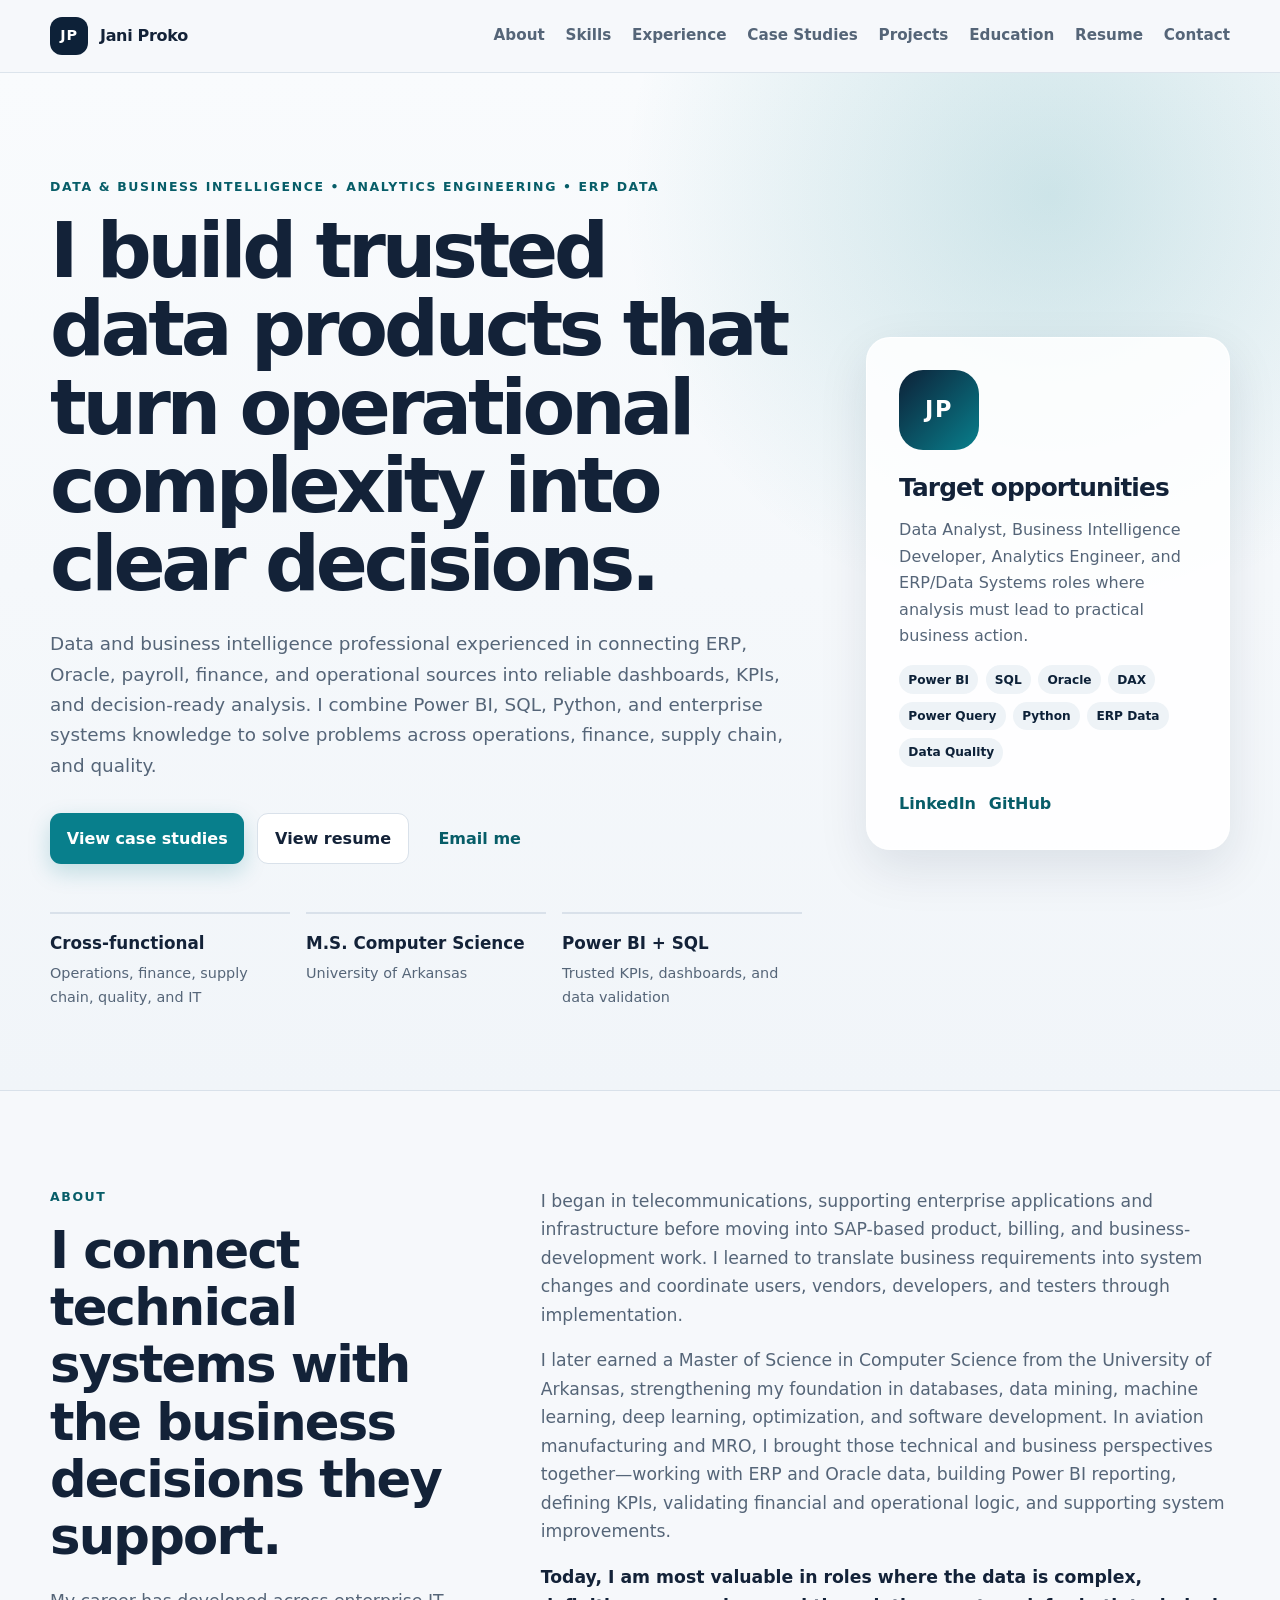
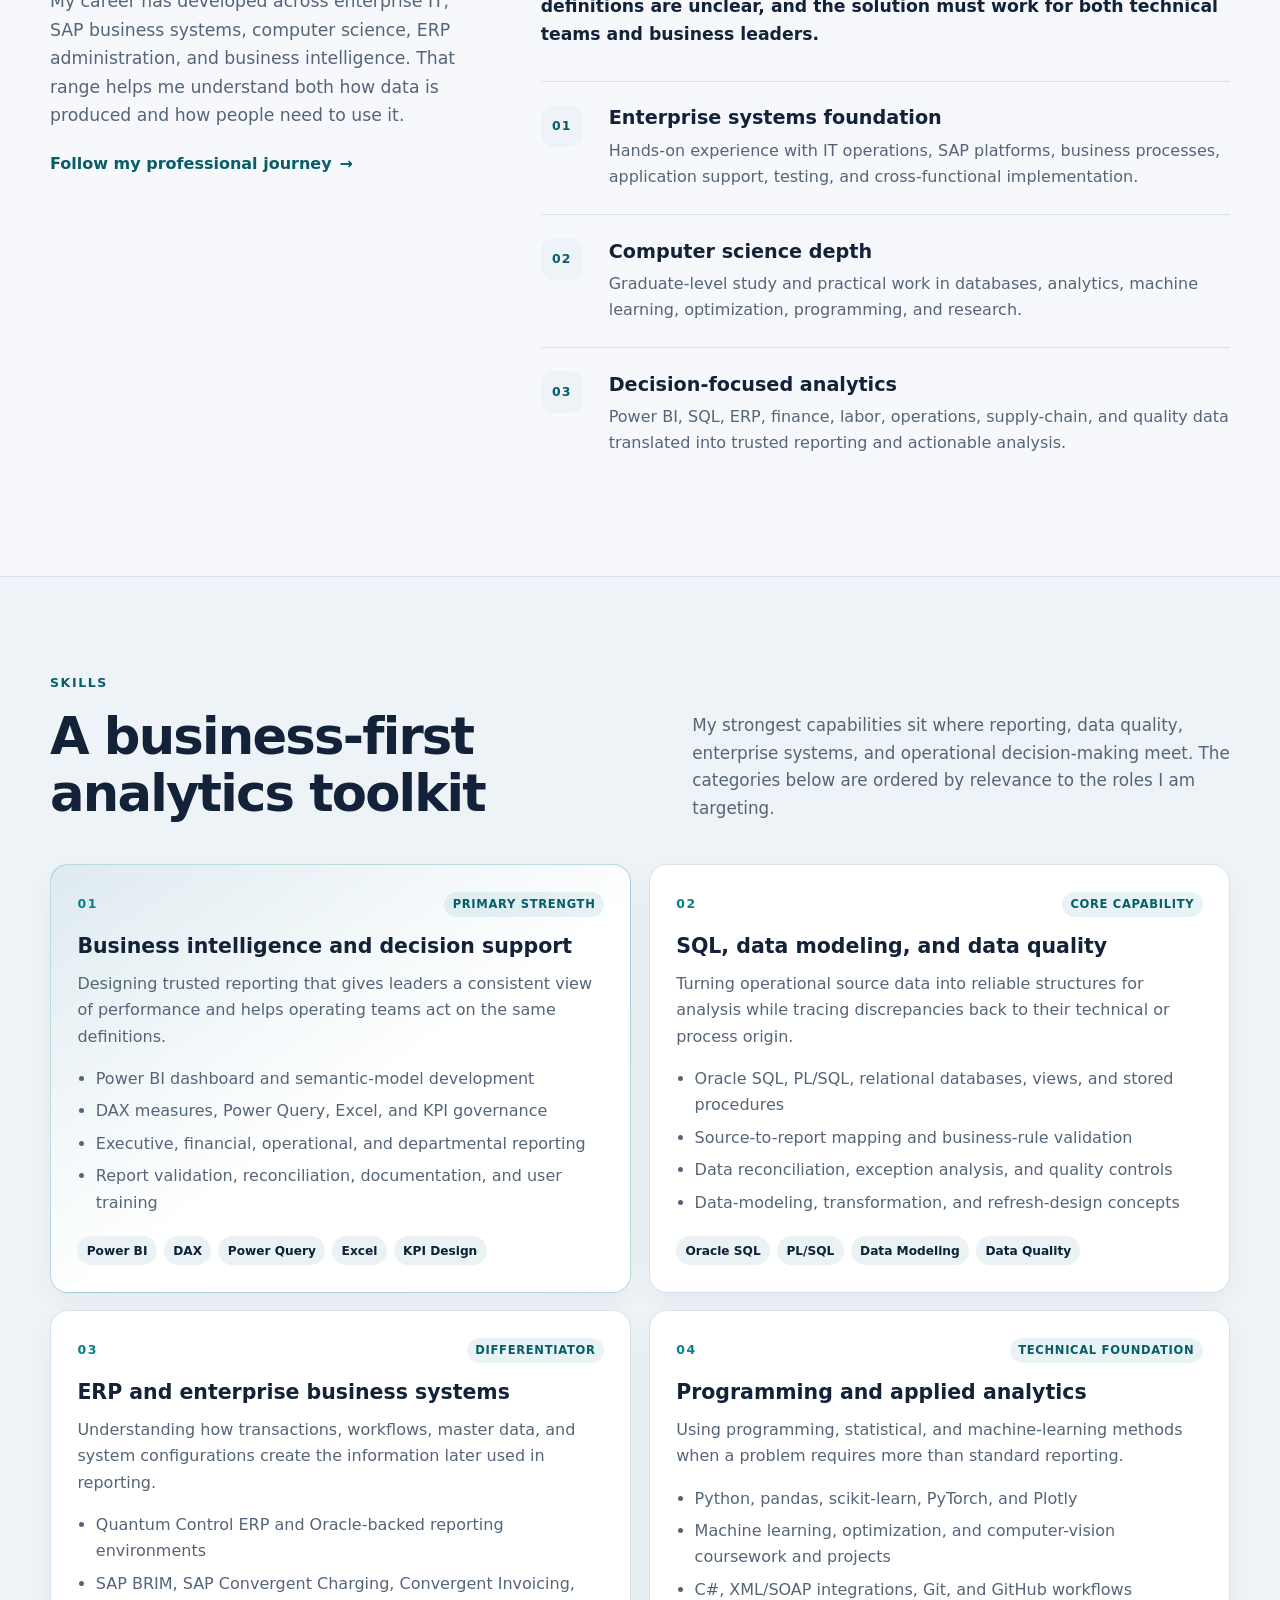
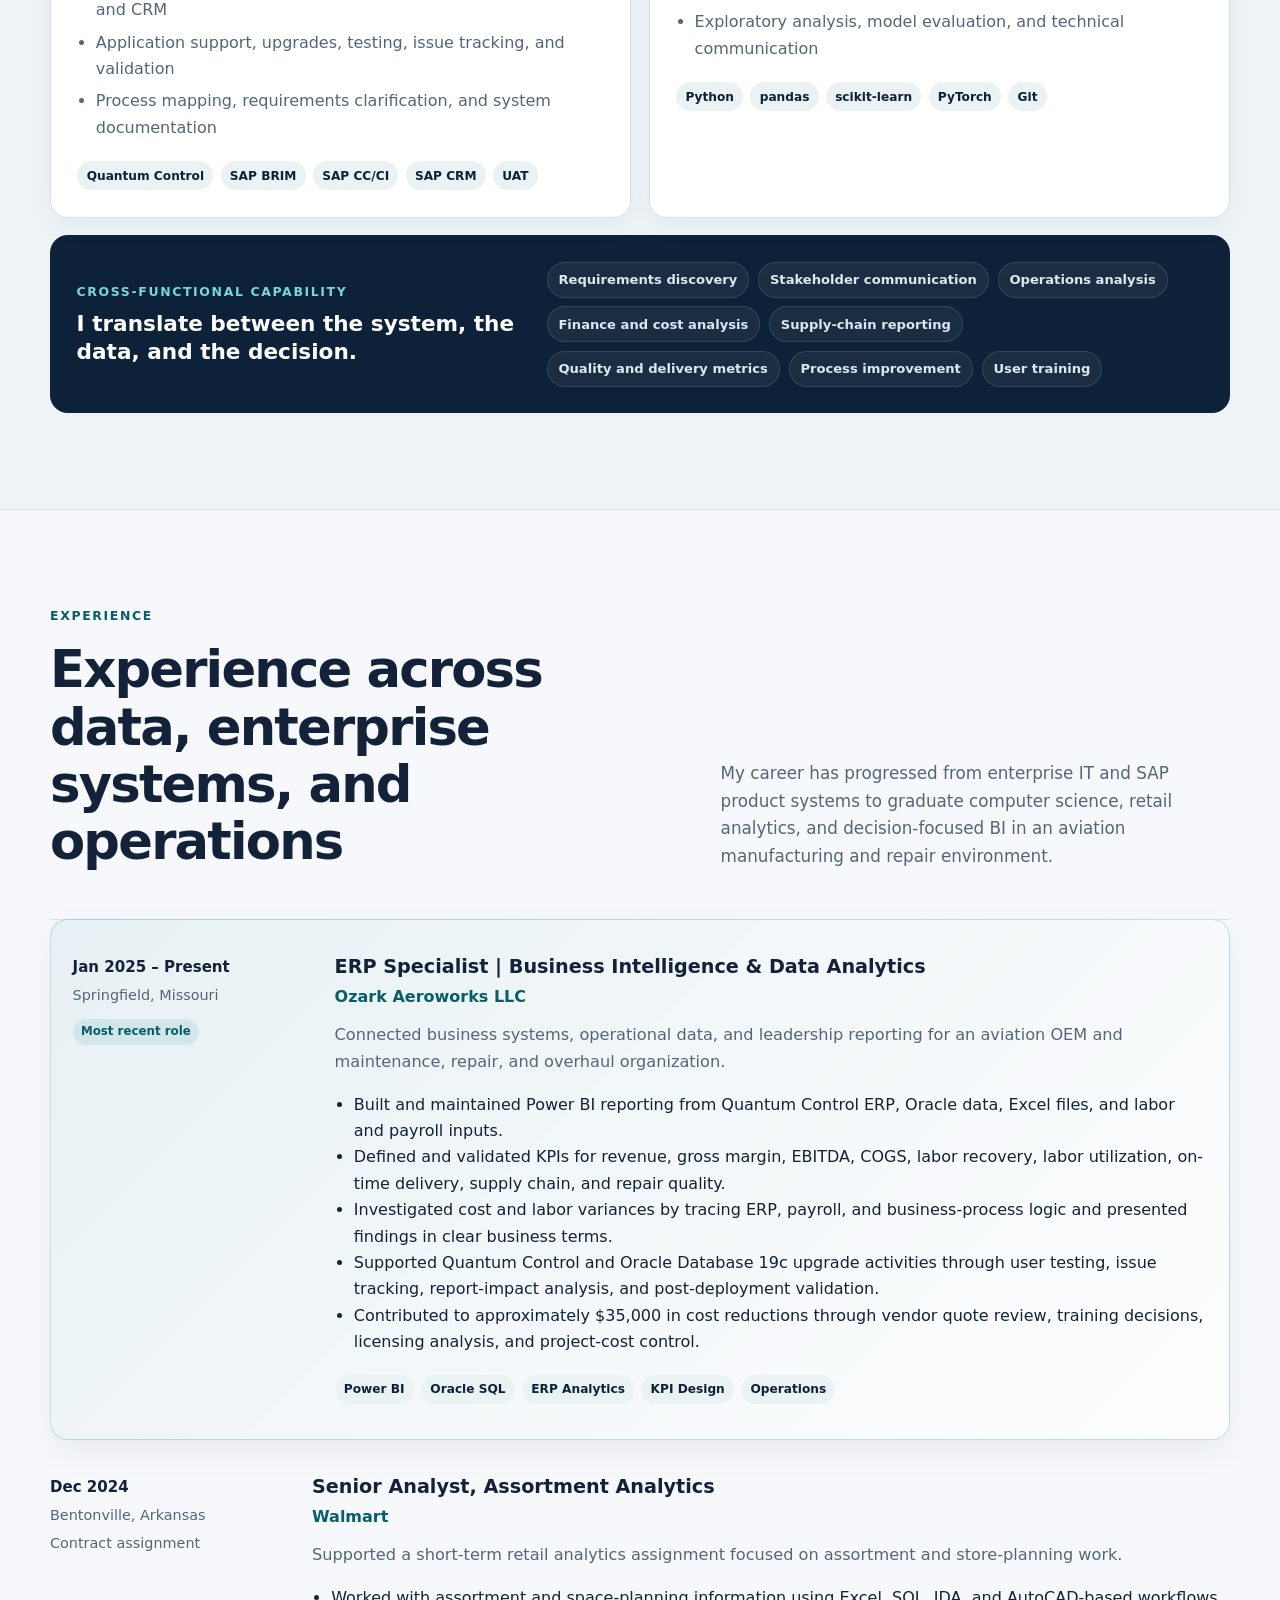
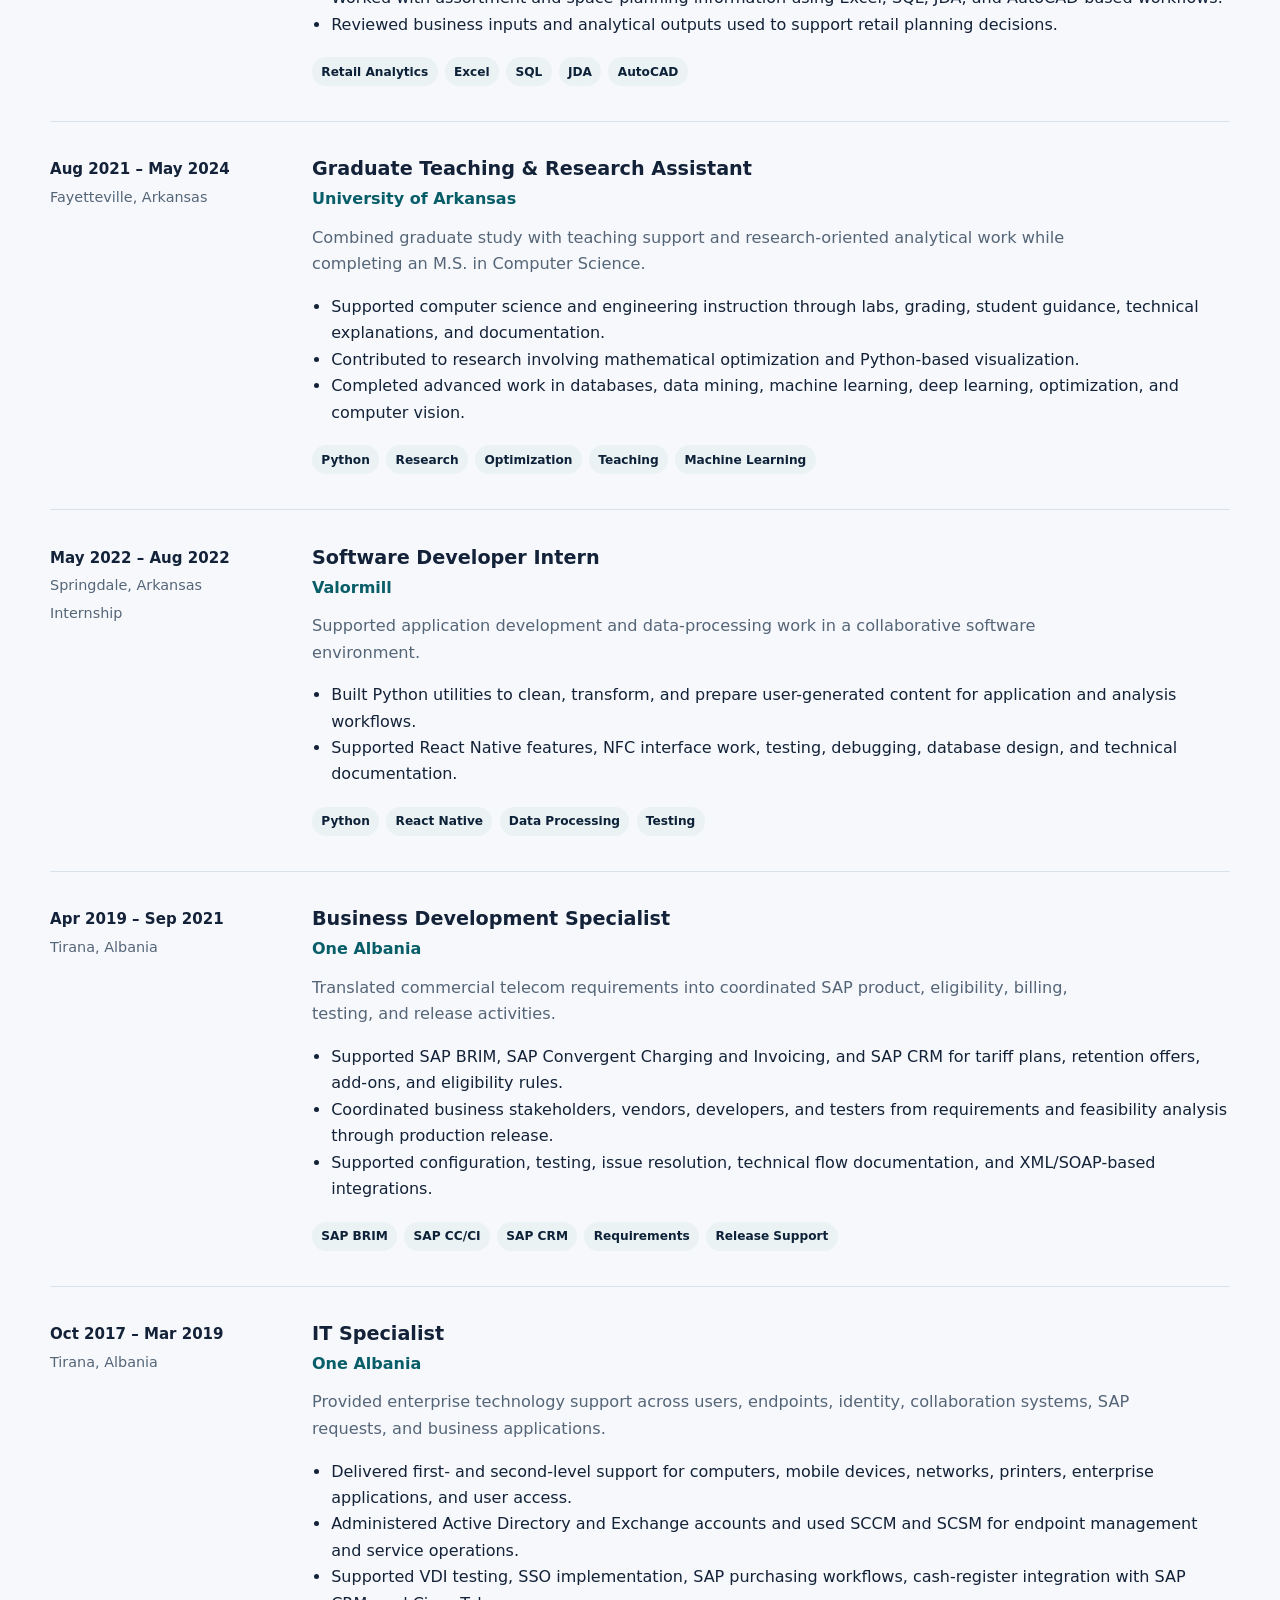
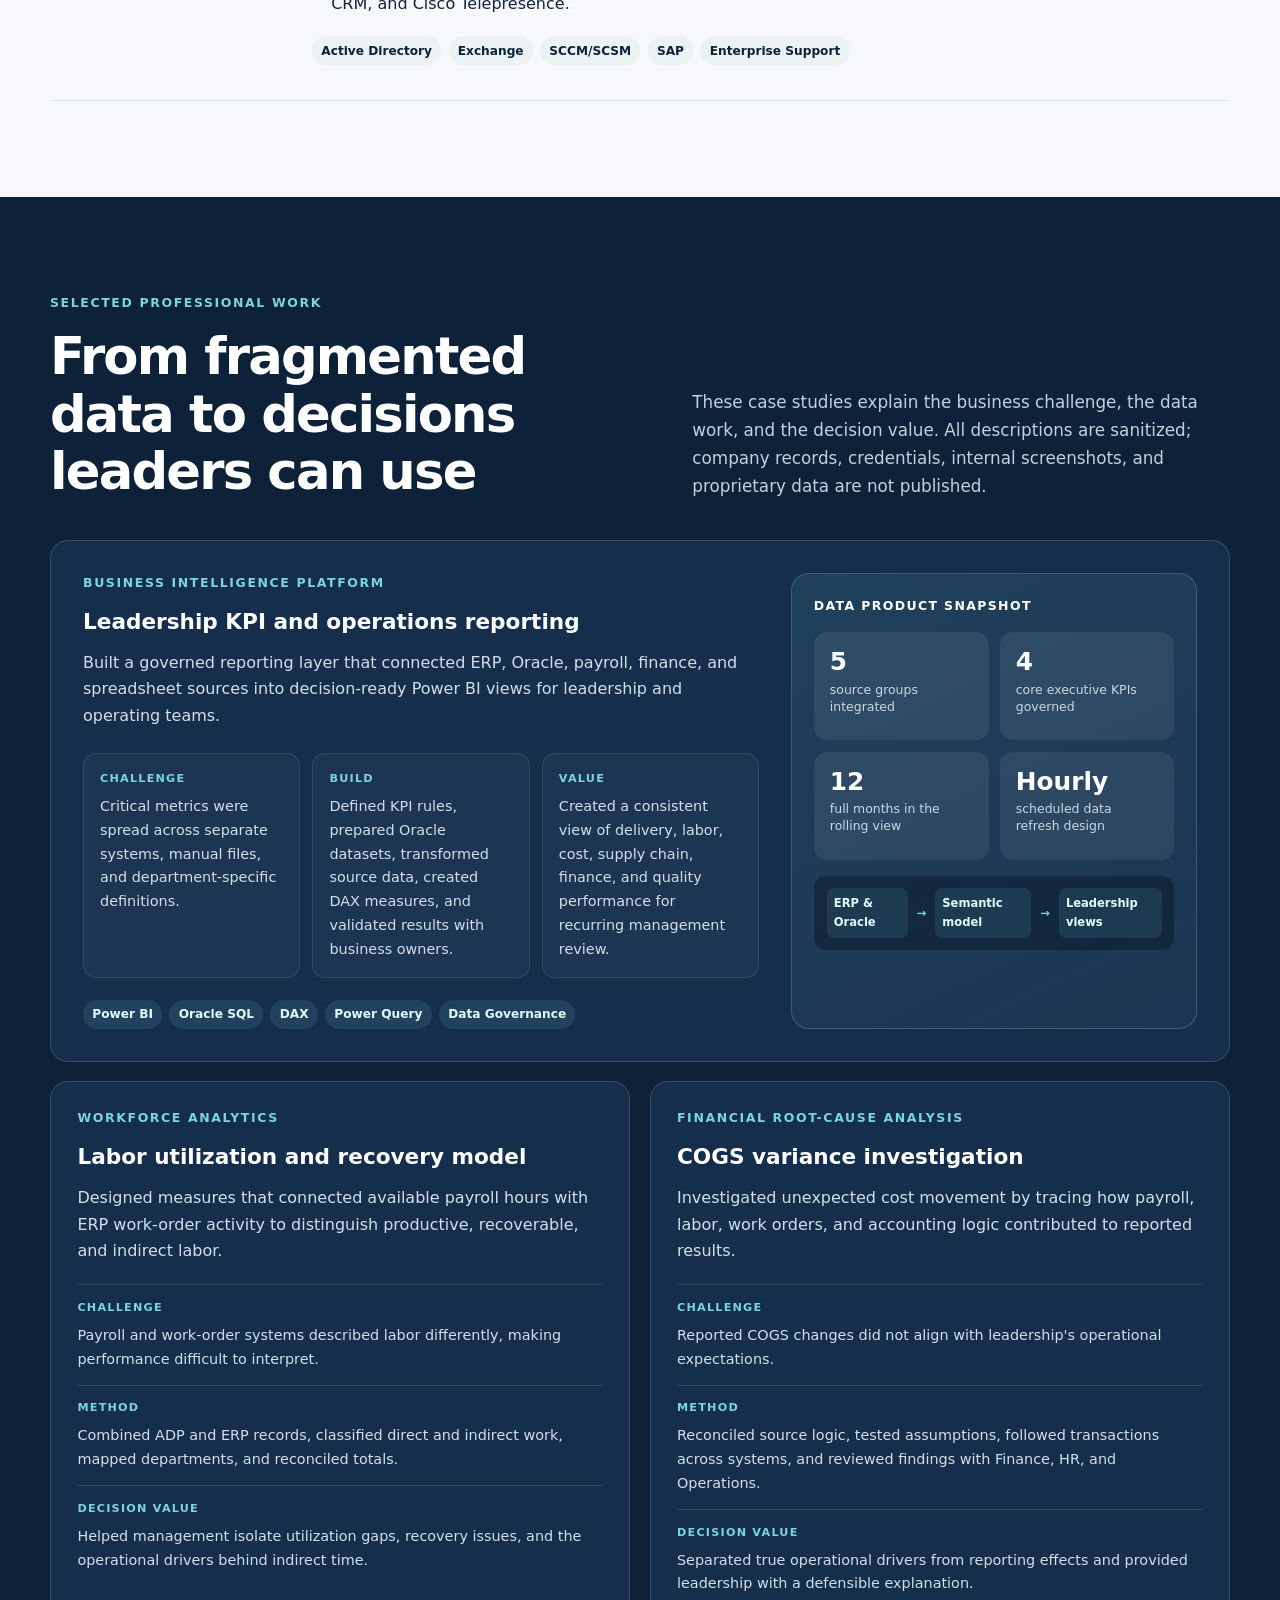
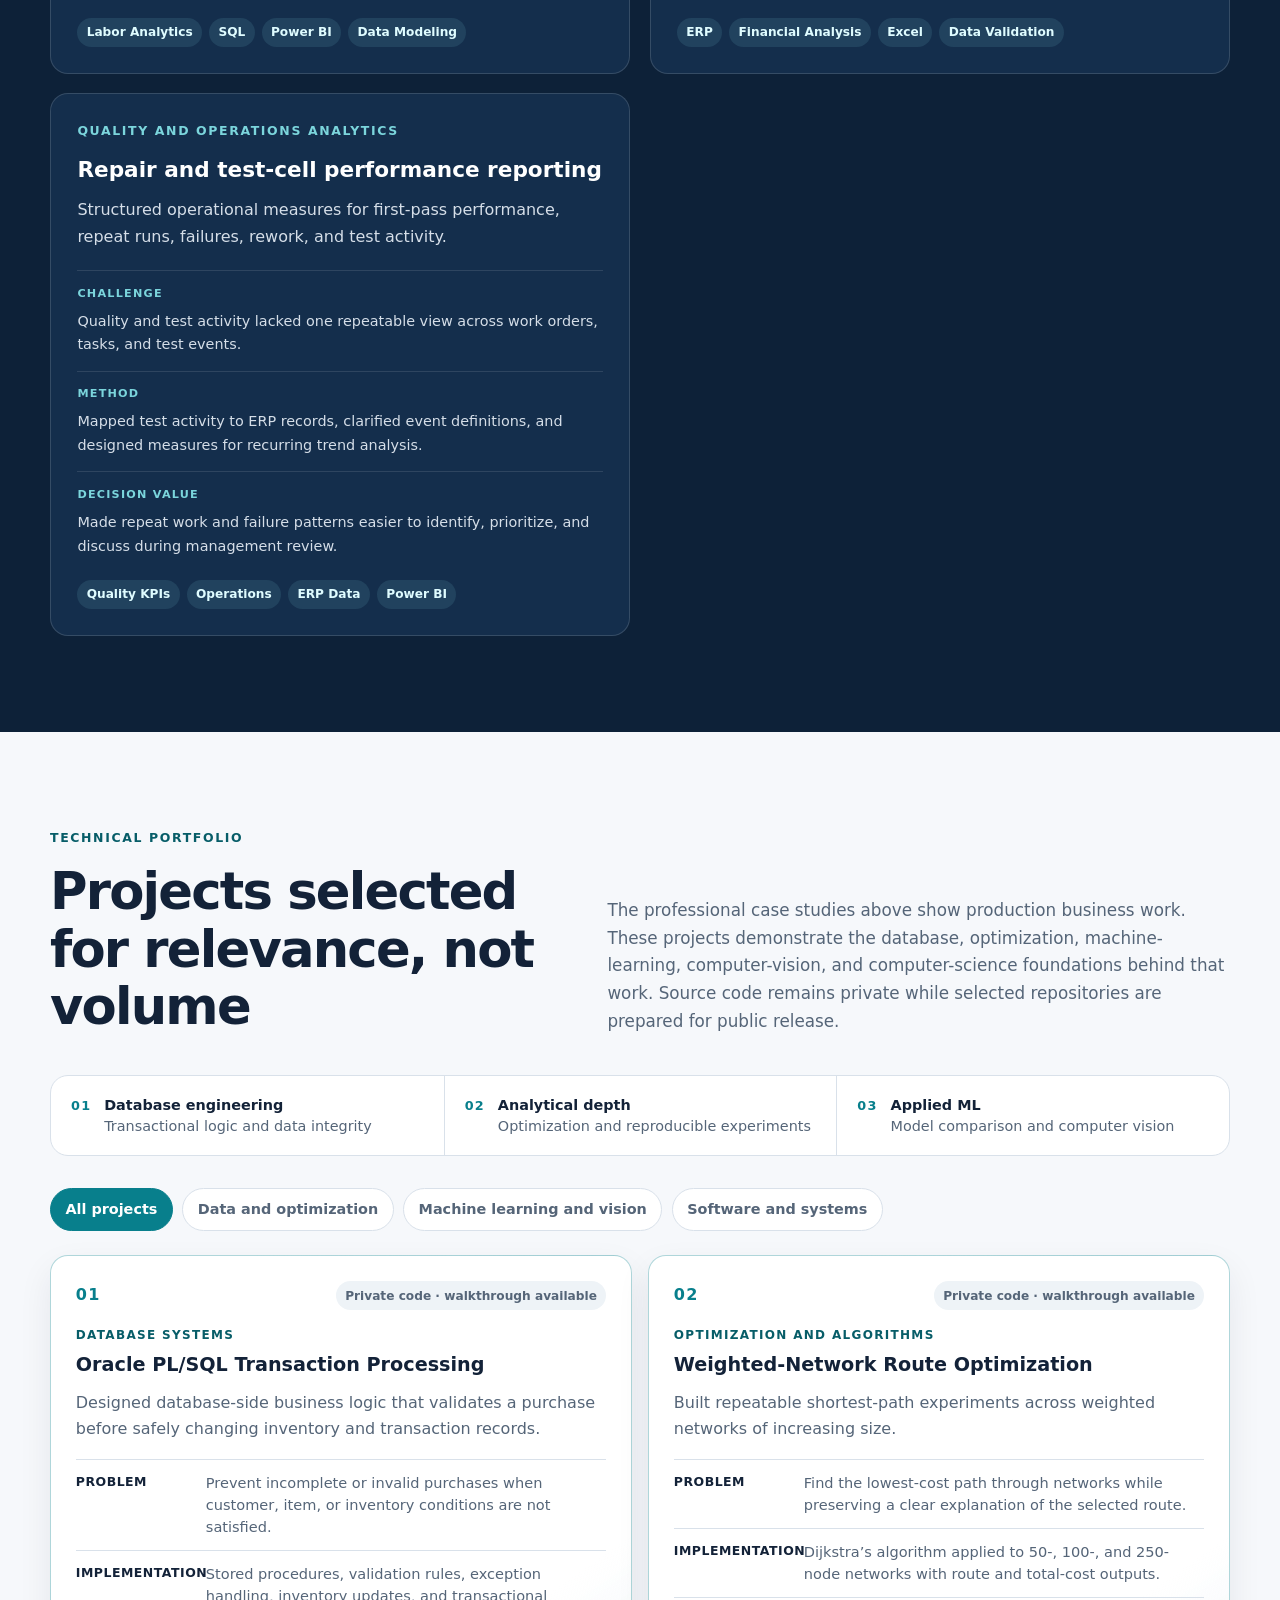
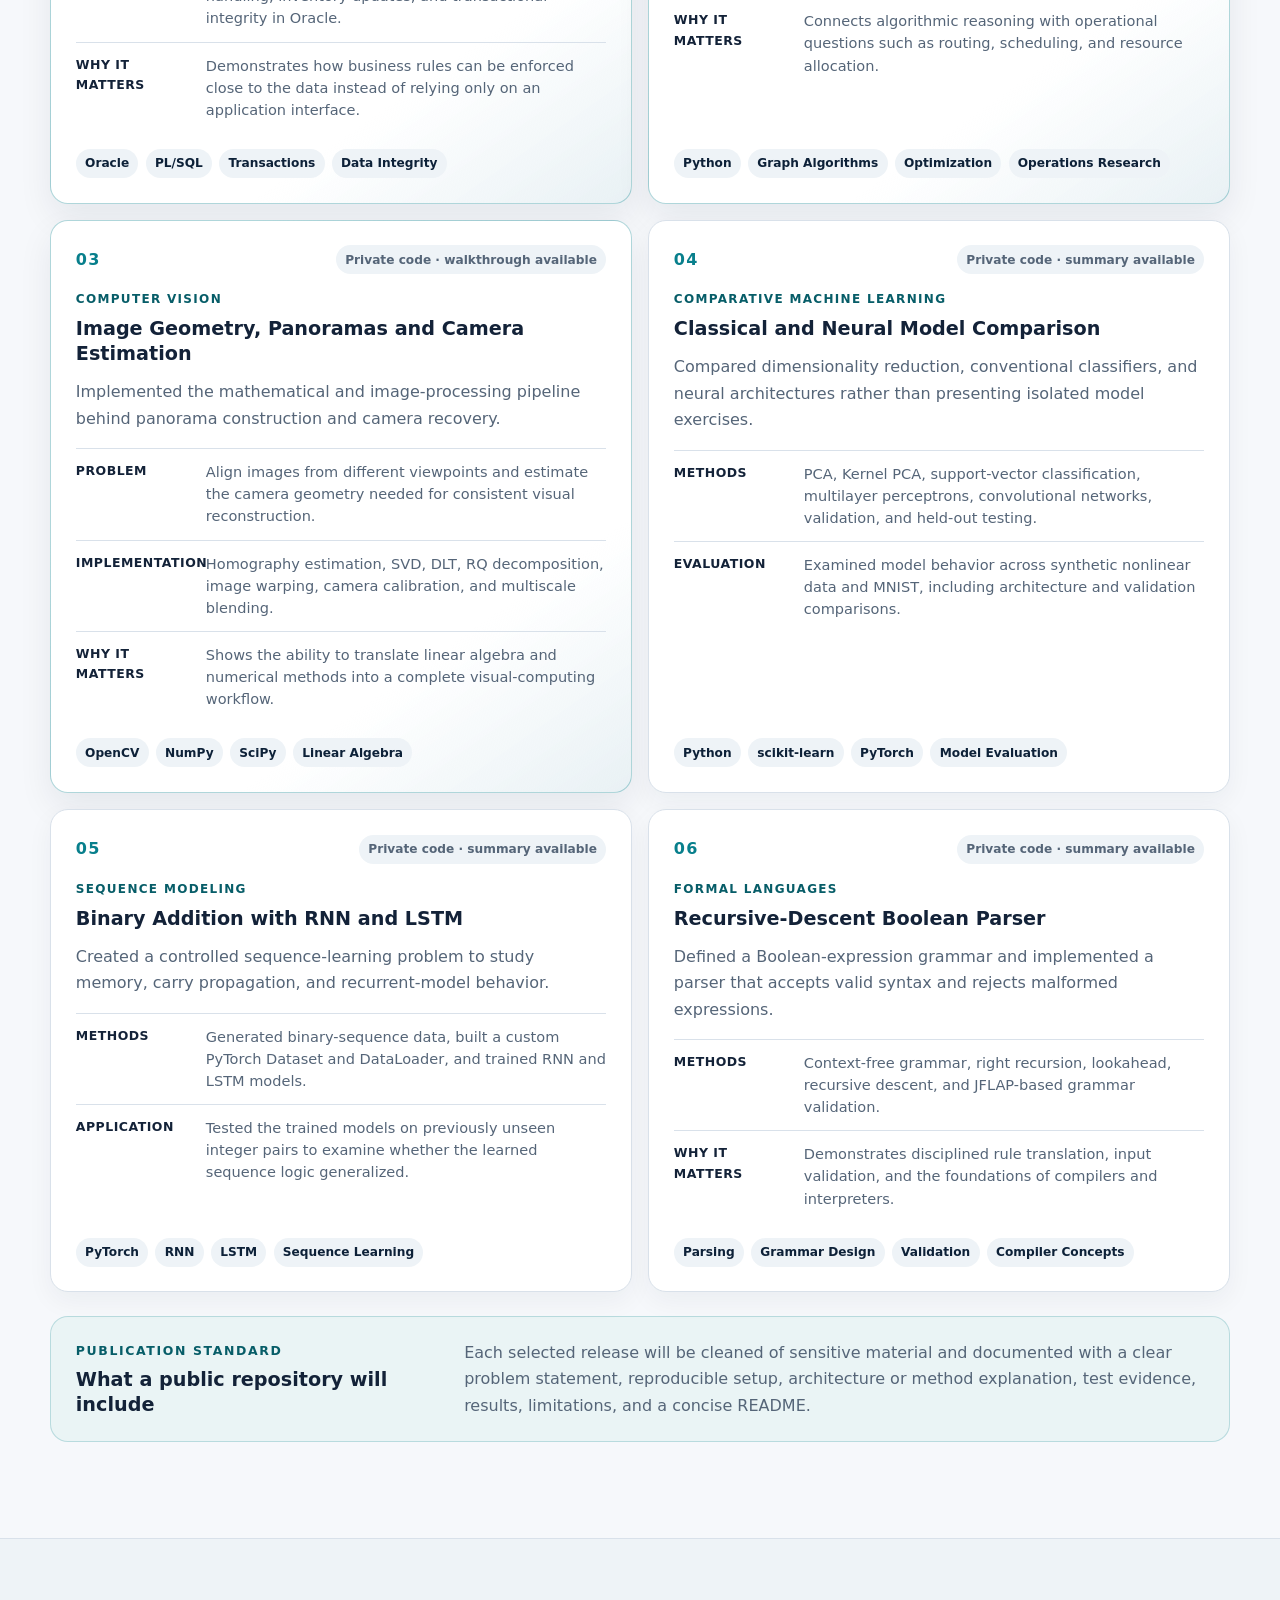
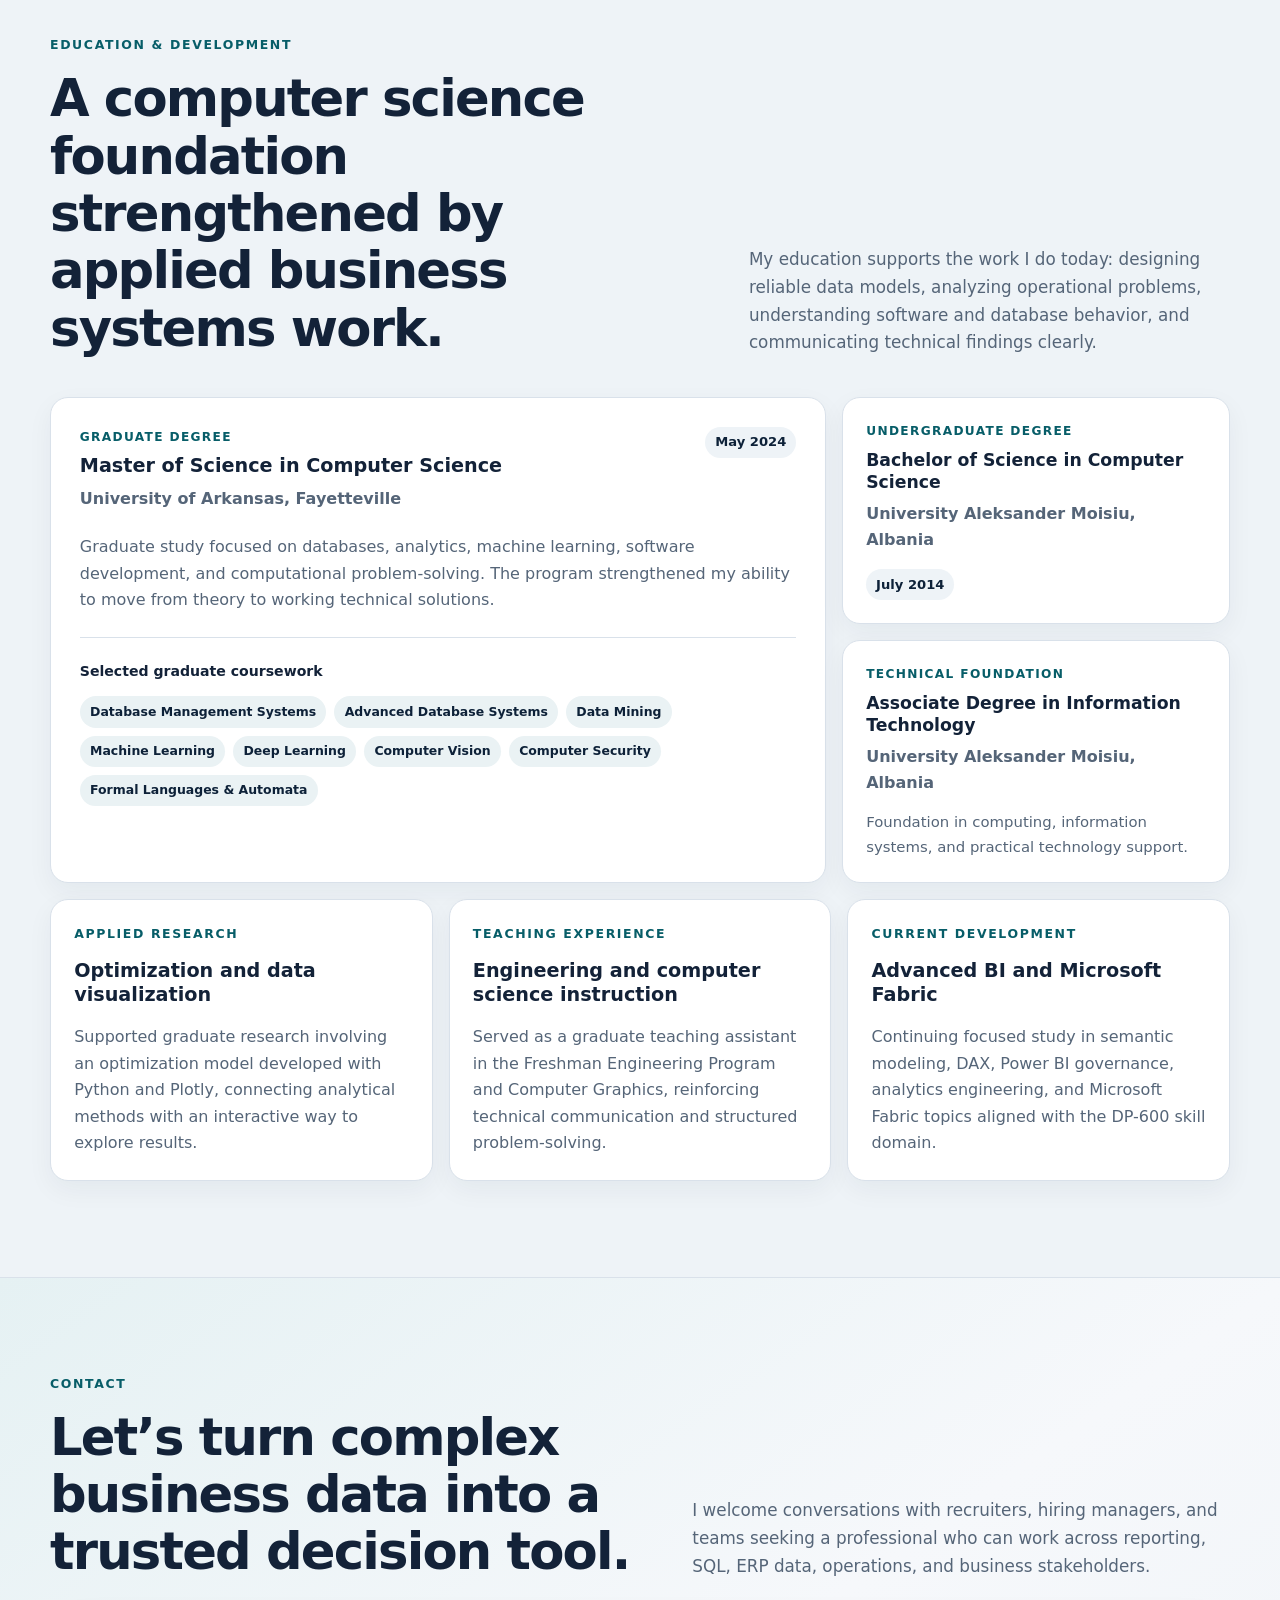
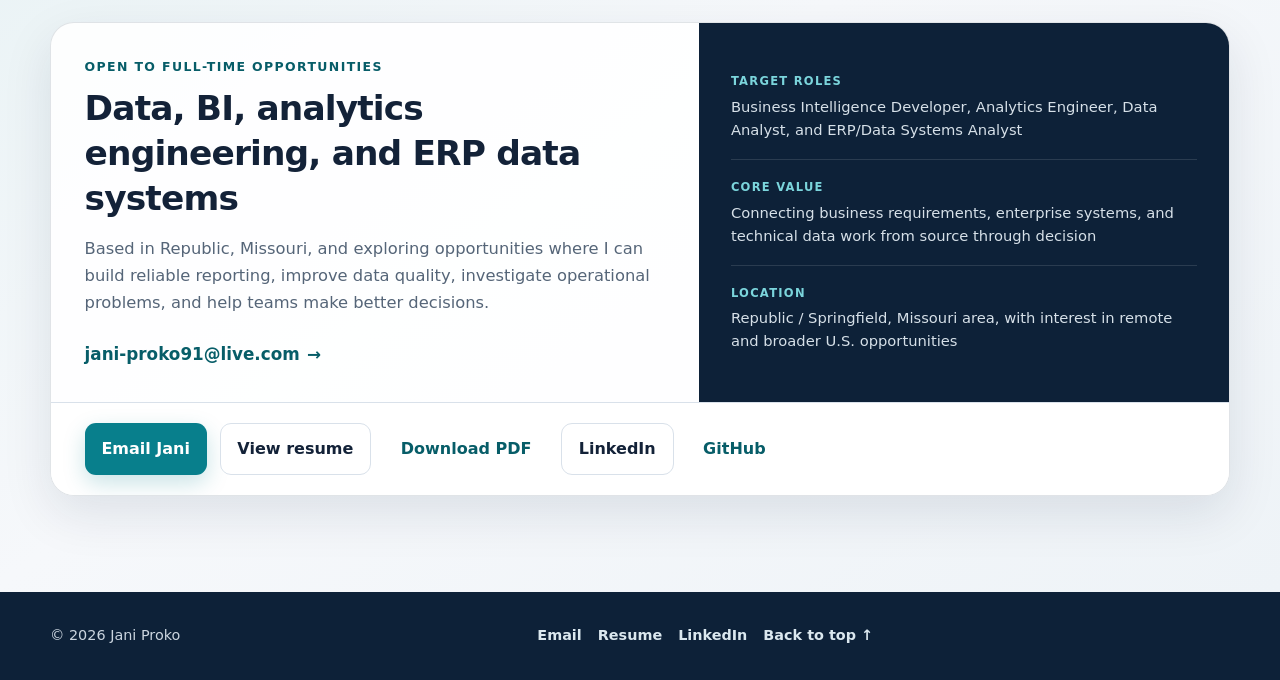
==== commit d4191faa: "Update index.html" ====
--- a/index.html
+++ b/index.html
@@ -580,7 +580,7 @@
         <a href="https://www.linkedin.com/in/jani-proko/" target="_blank" rel="noopener noreferrer">LinkedIn</a>
         <a href="#top">Back to top ↑</a>
       </div>
-      <p>Built with HTML, CSS, and JavaScript.</p>
+      <p></p>
     </div>
   </footer>
 </body>
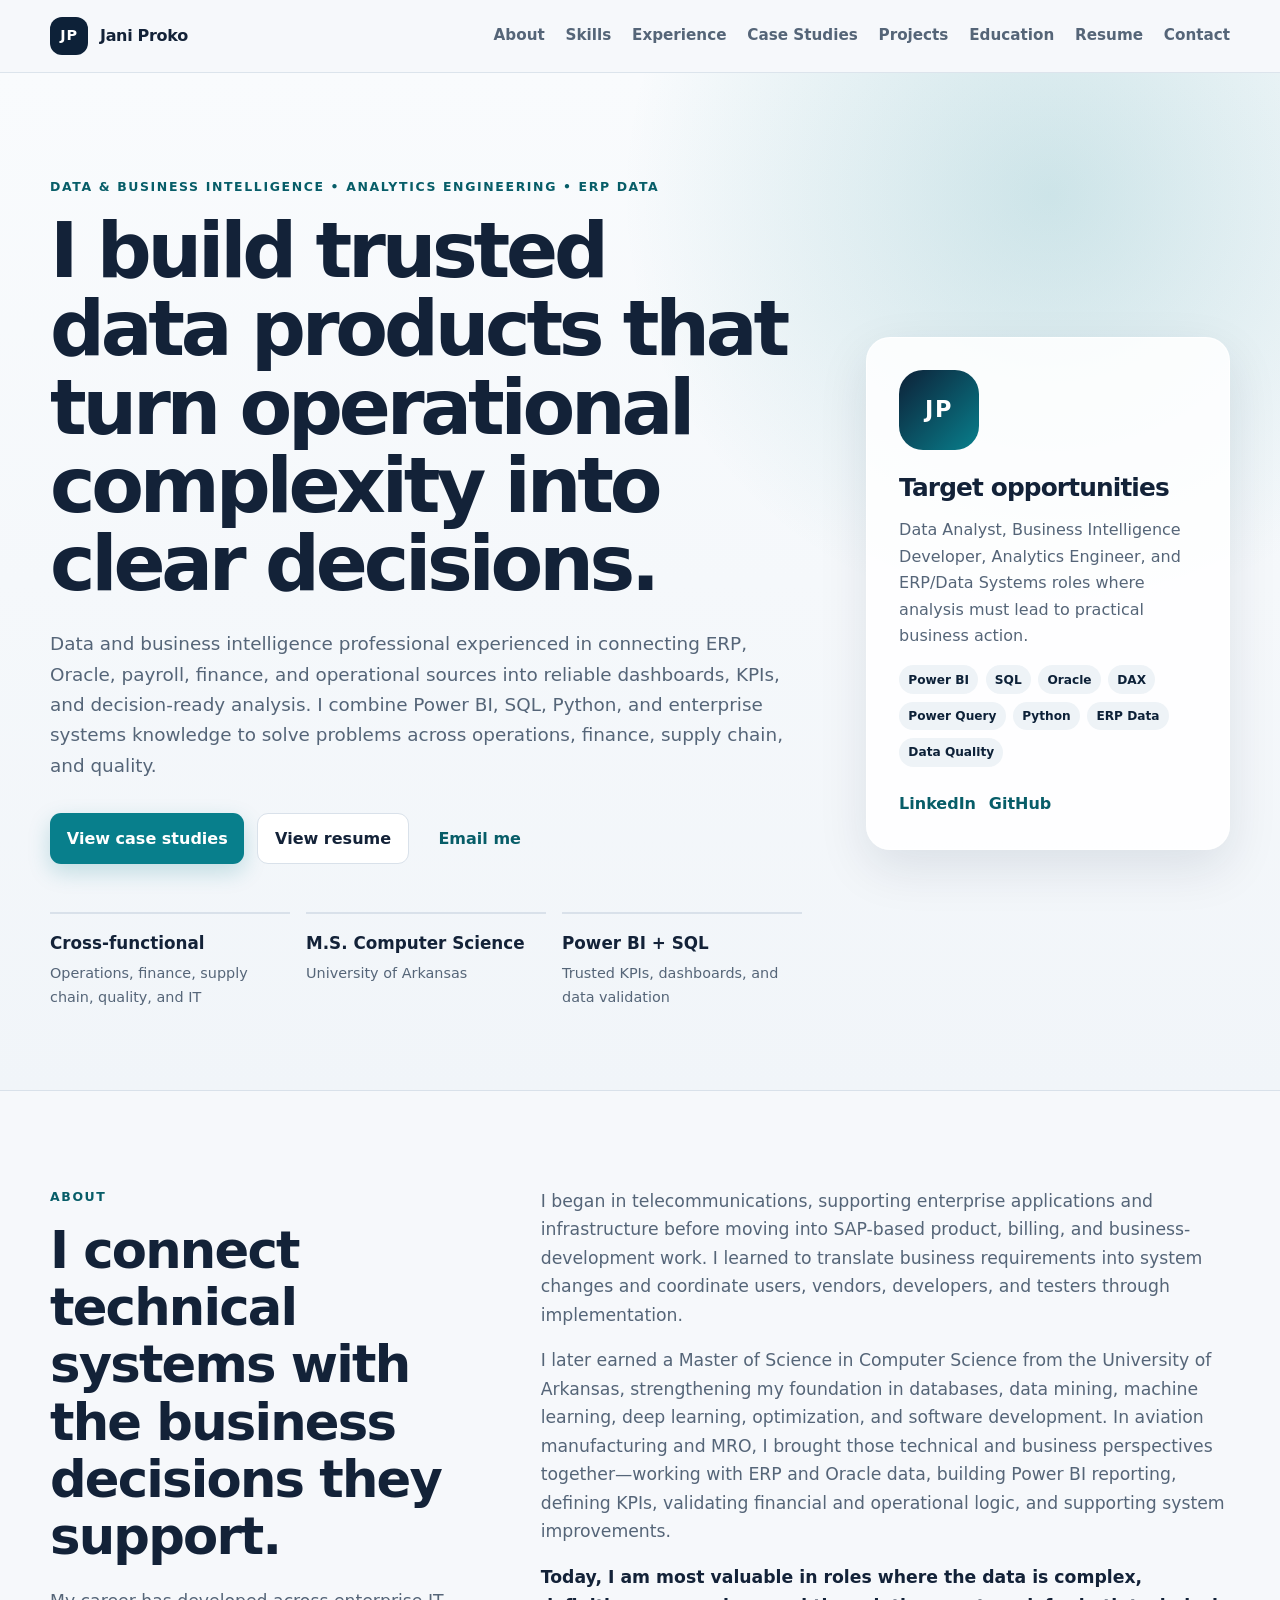
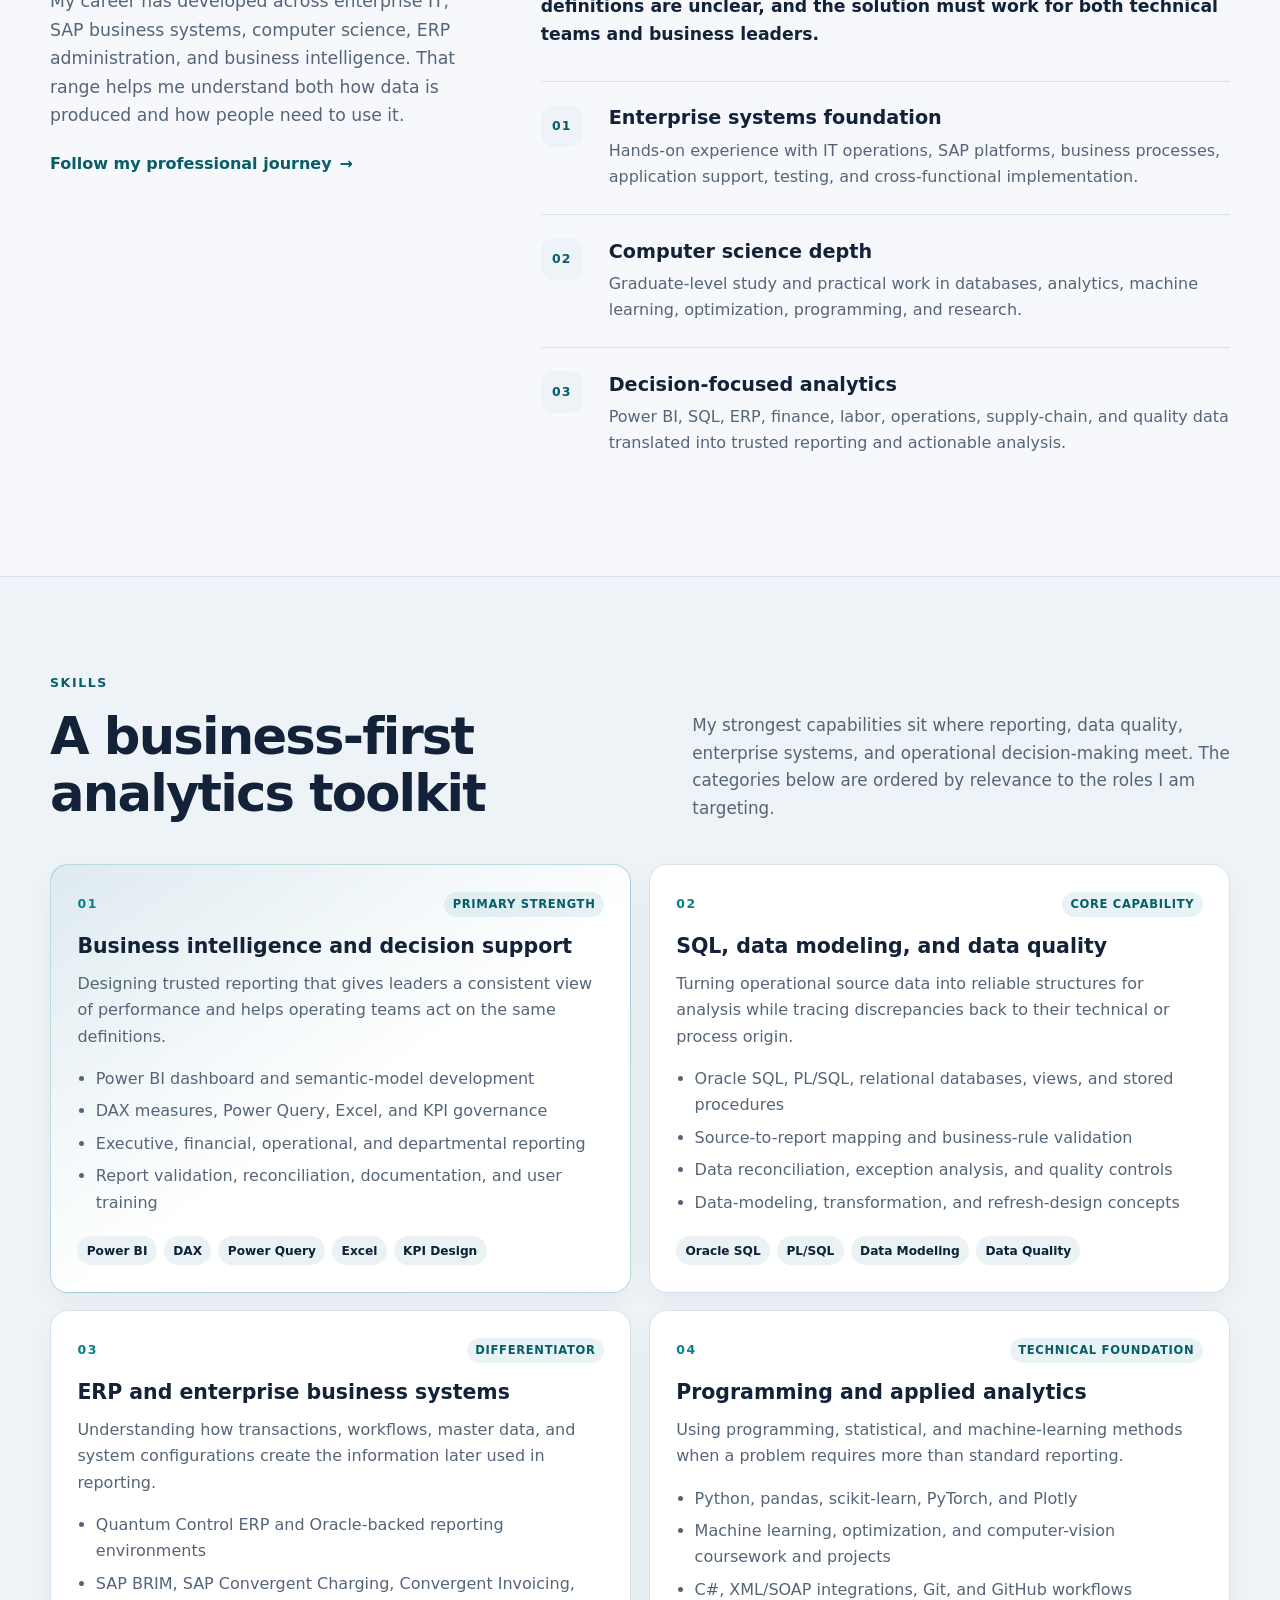
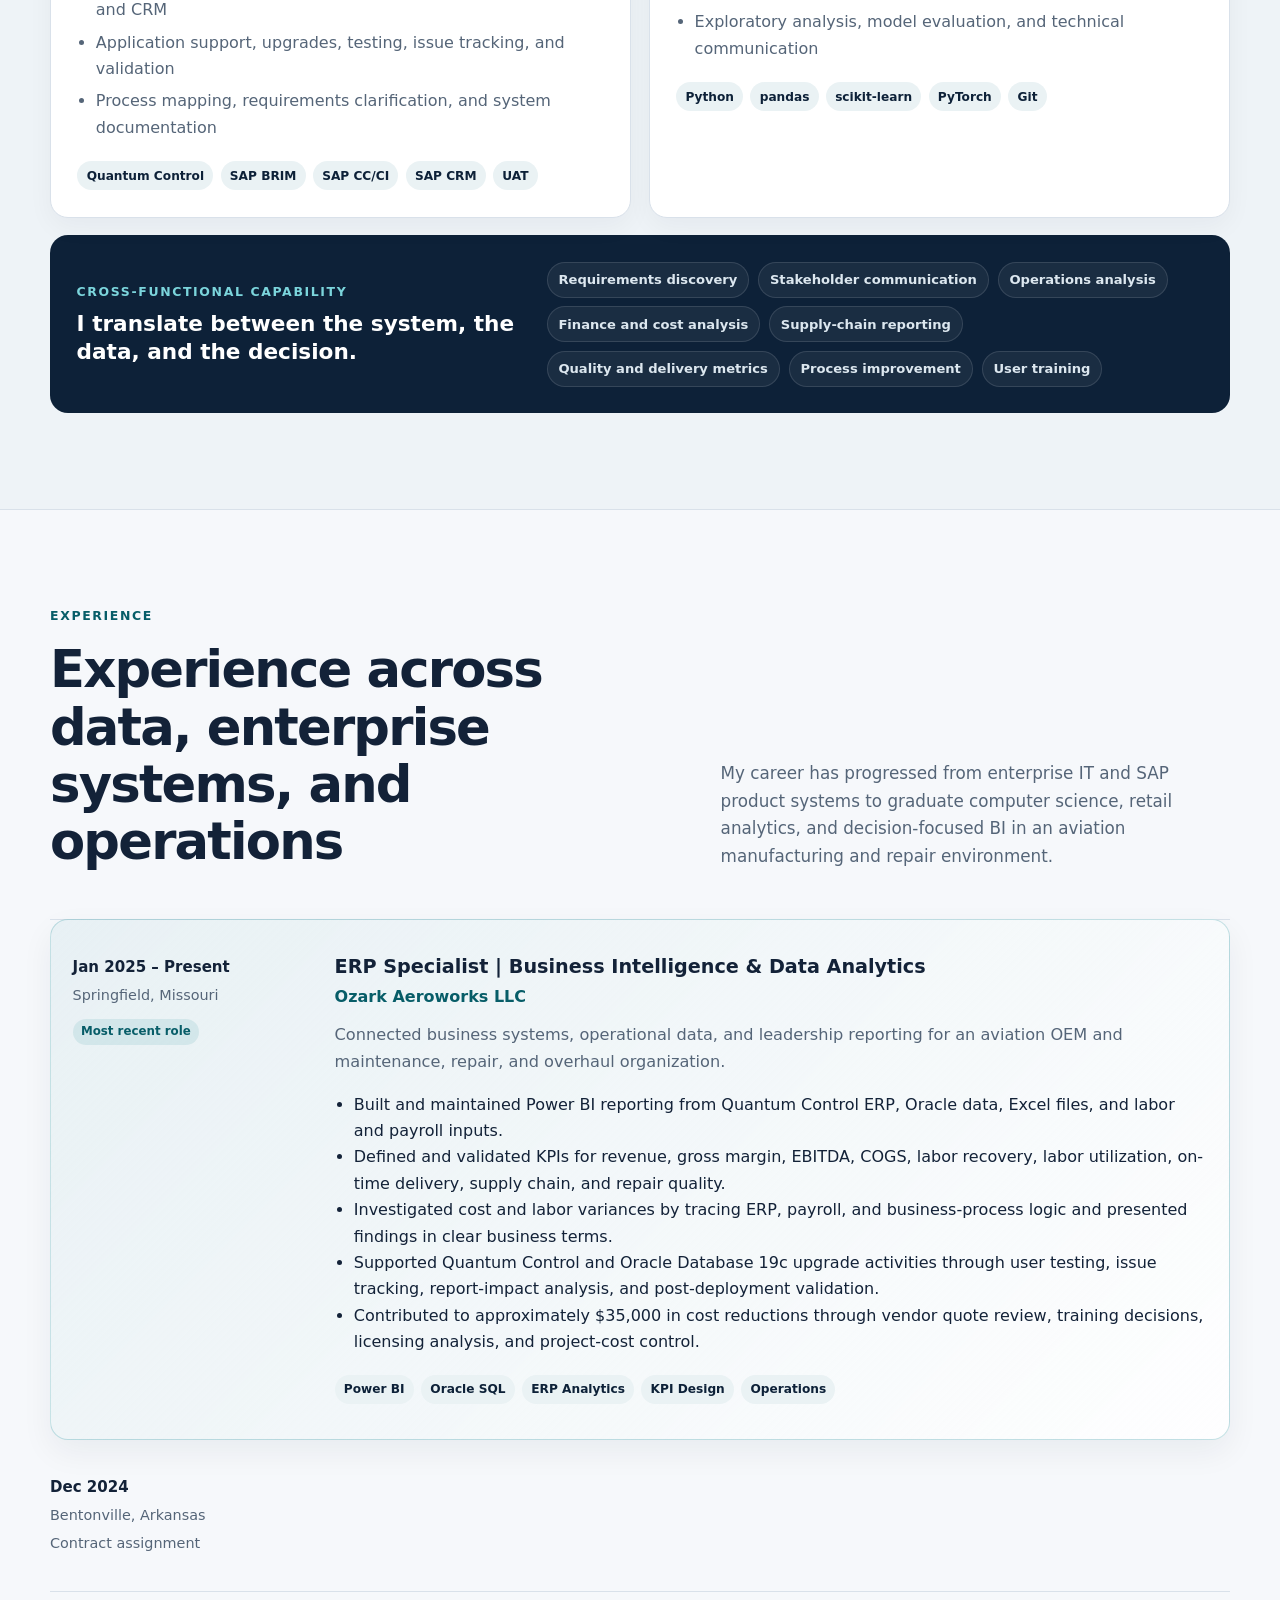
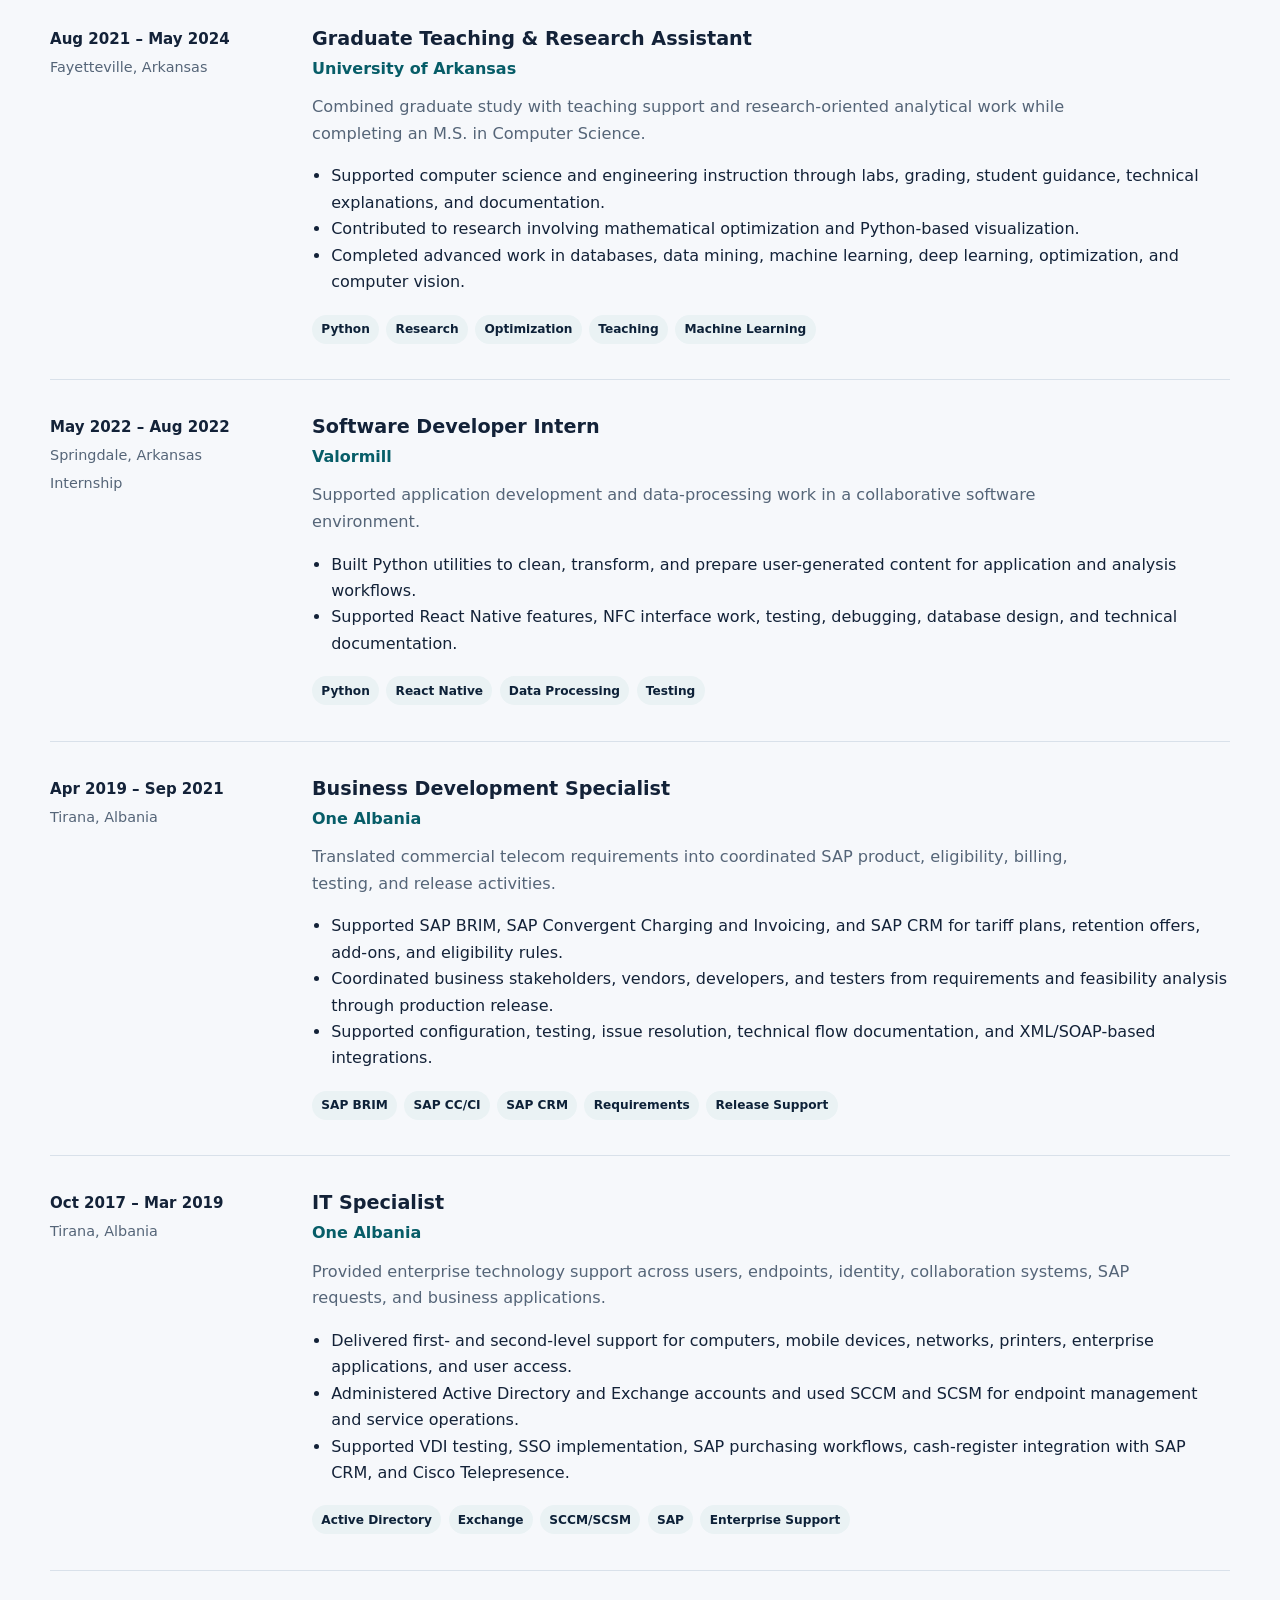
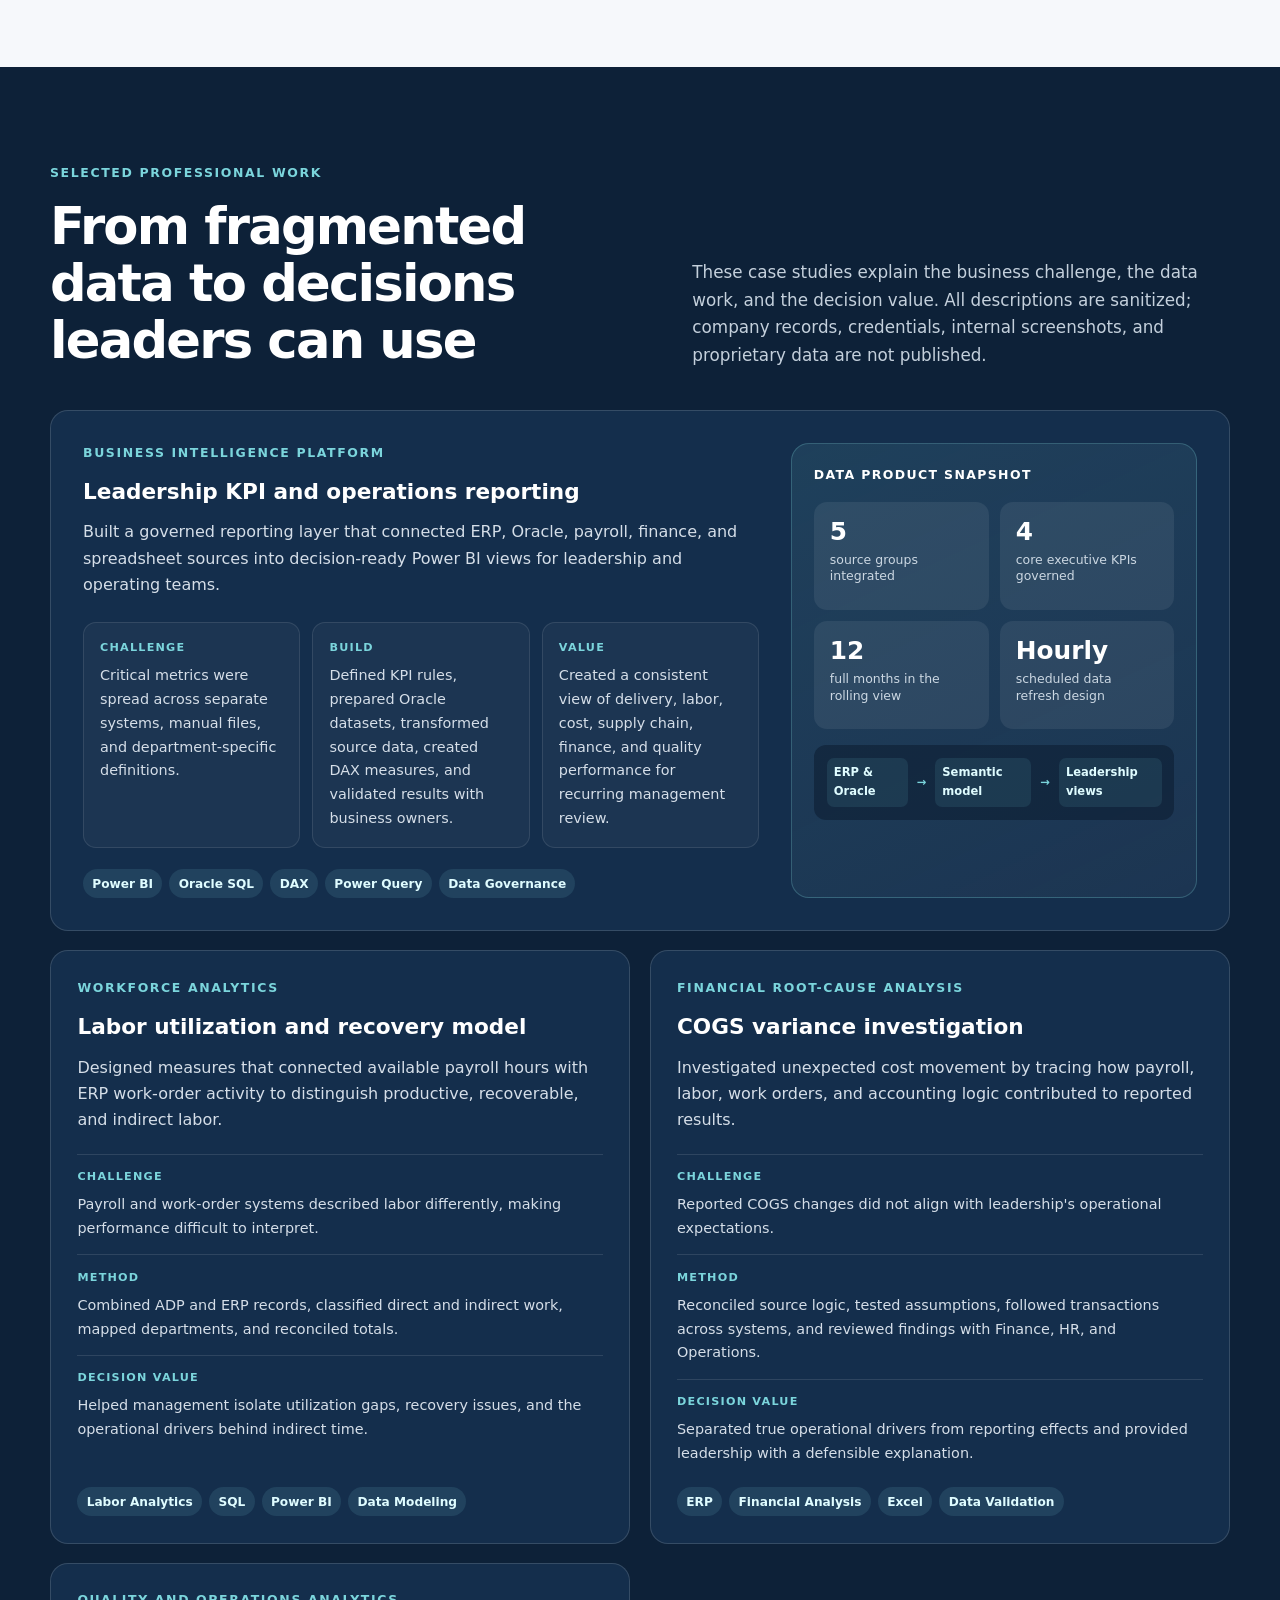
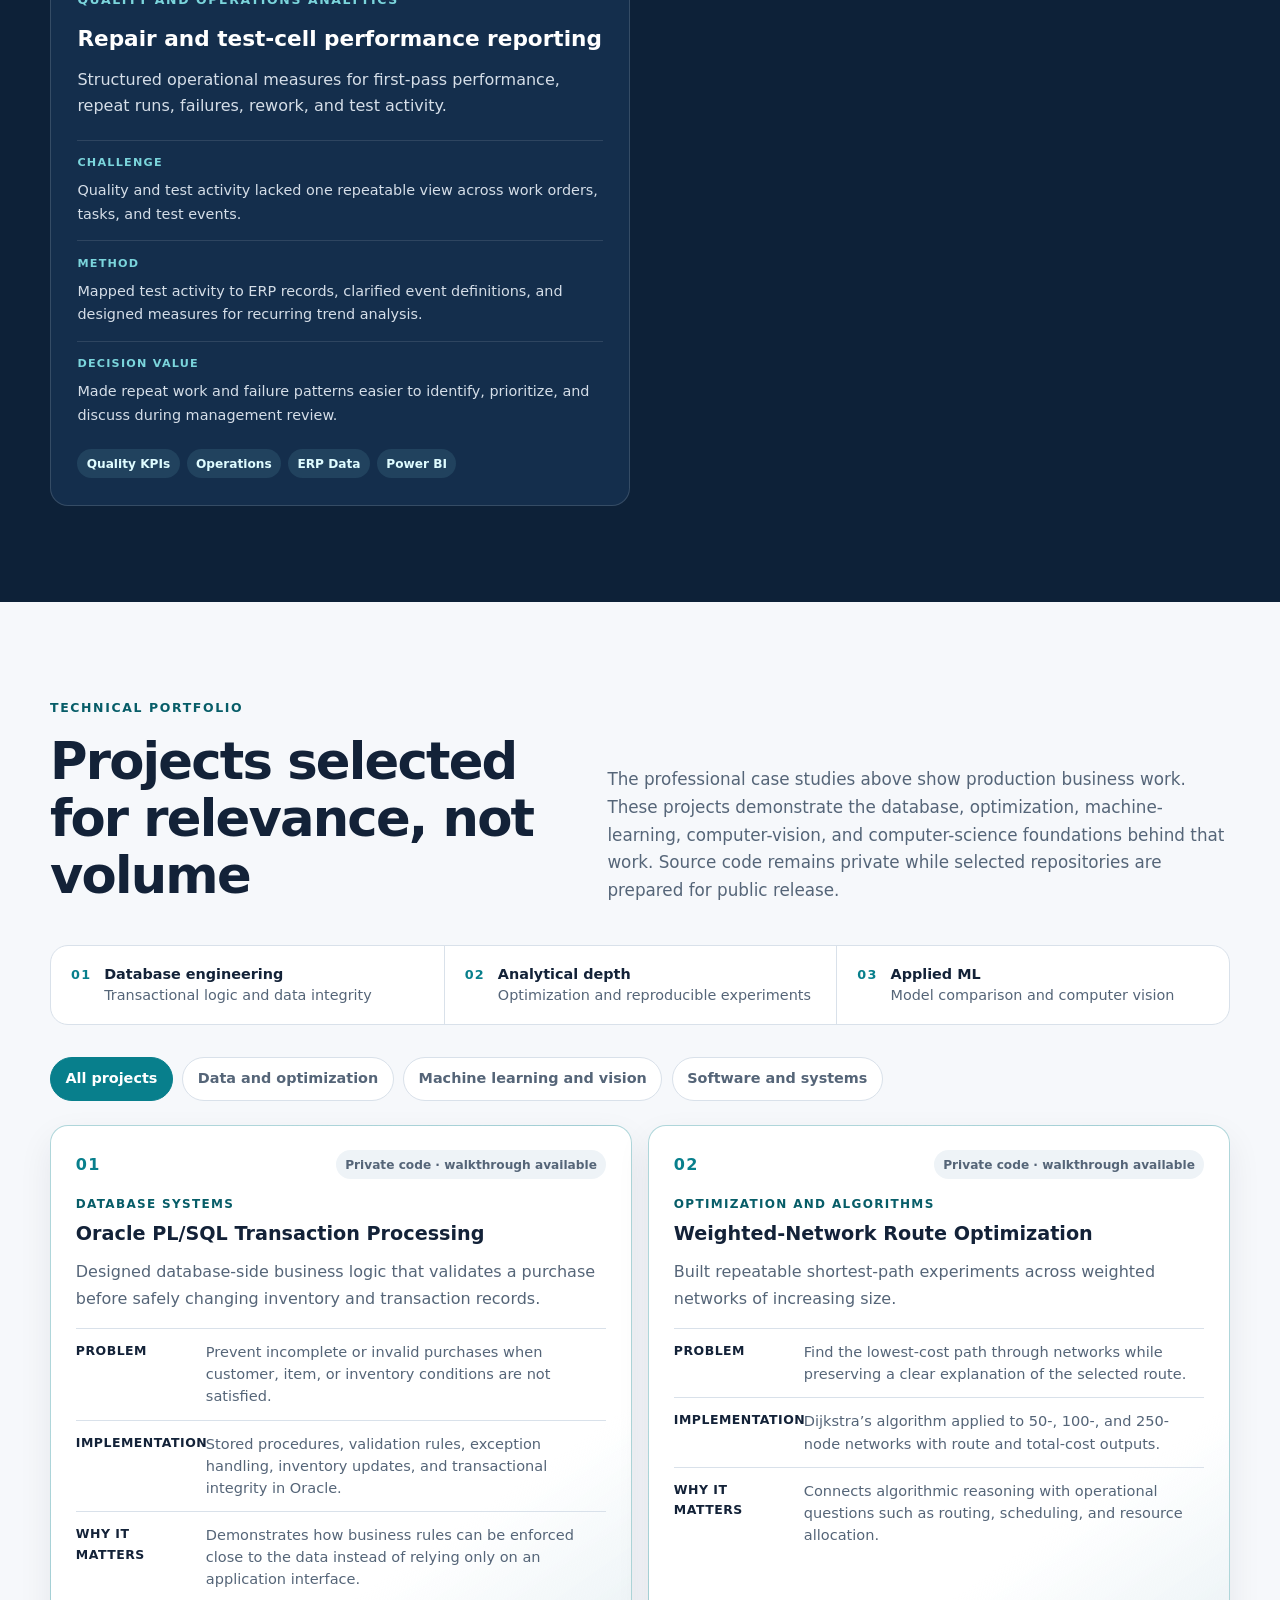
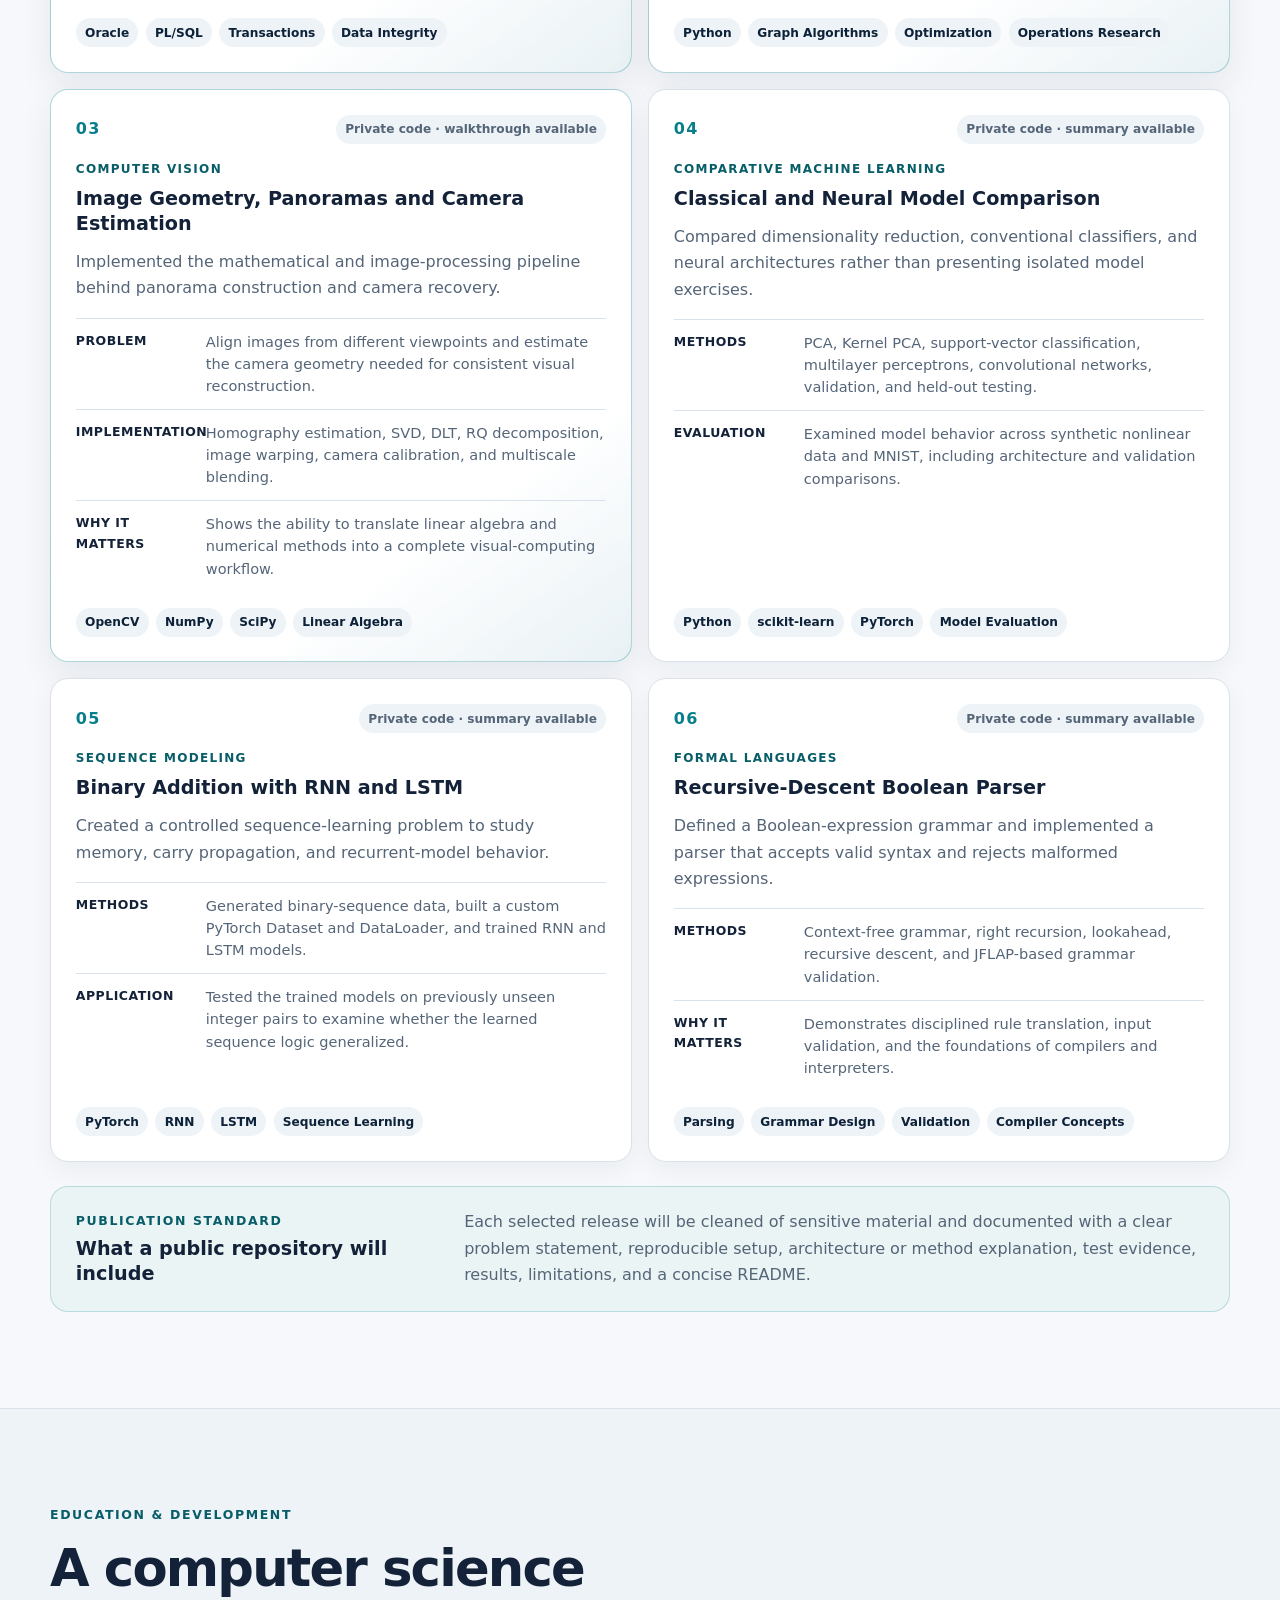
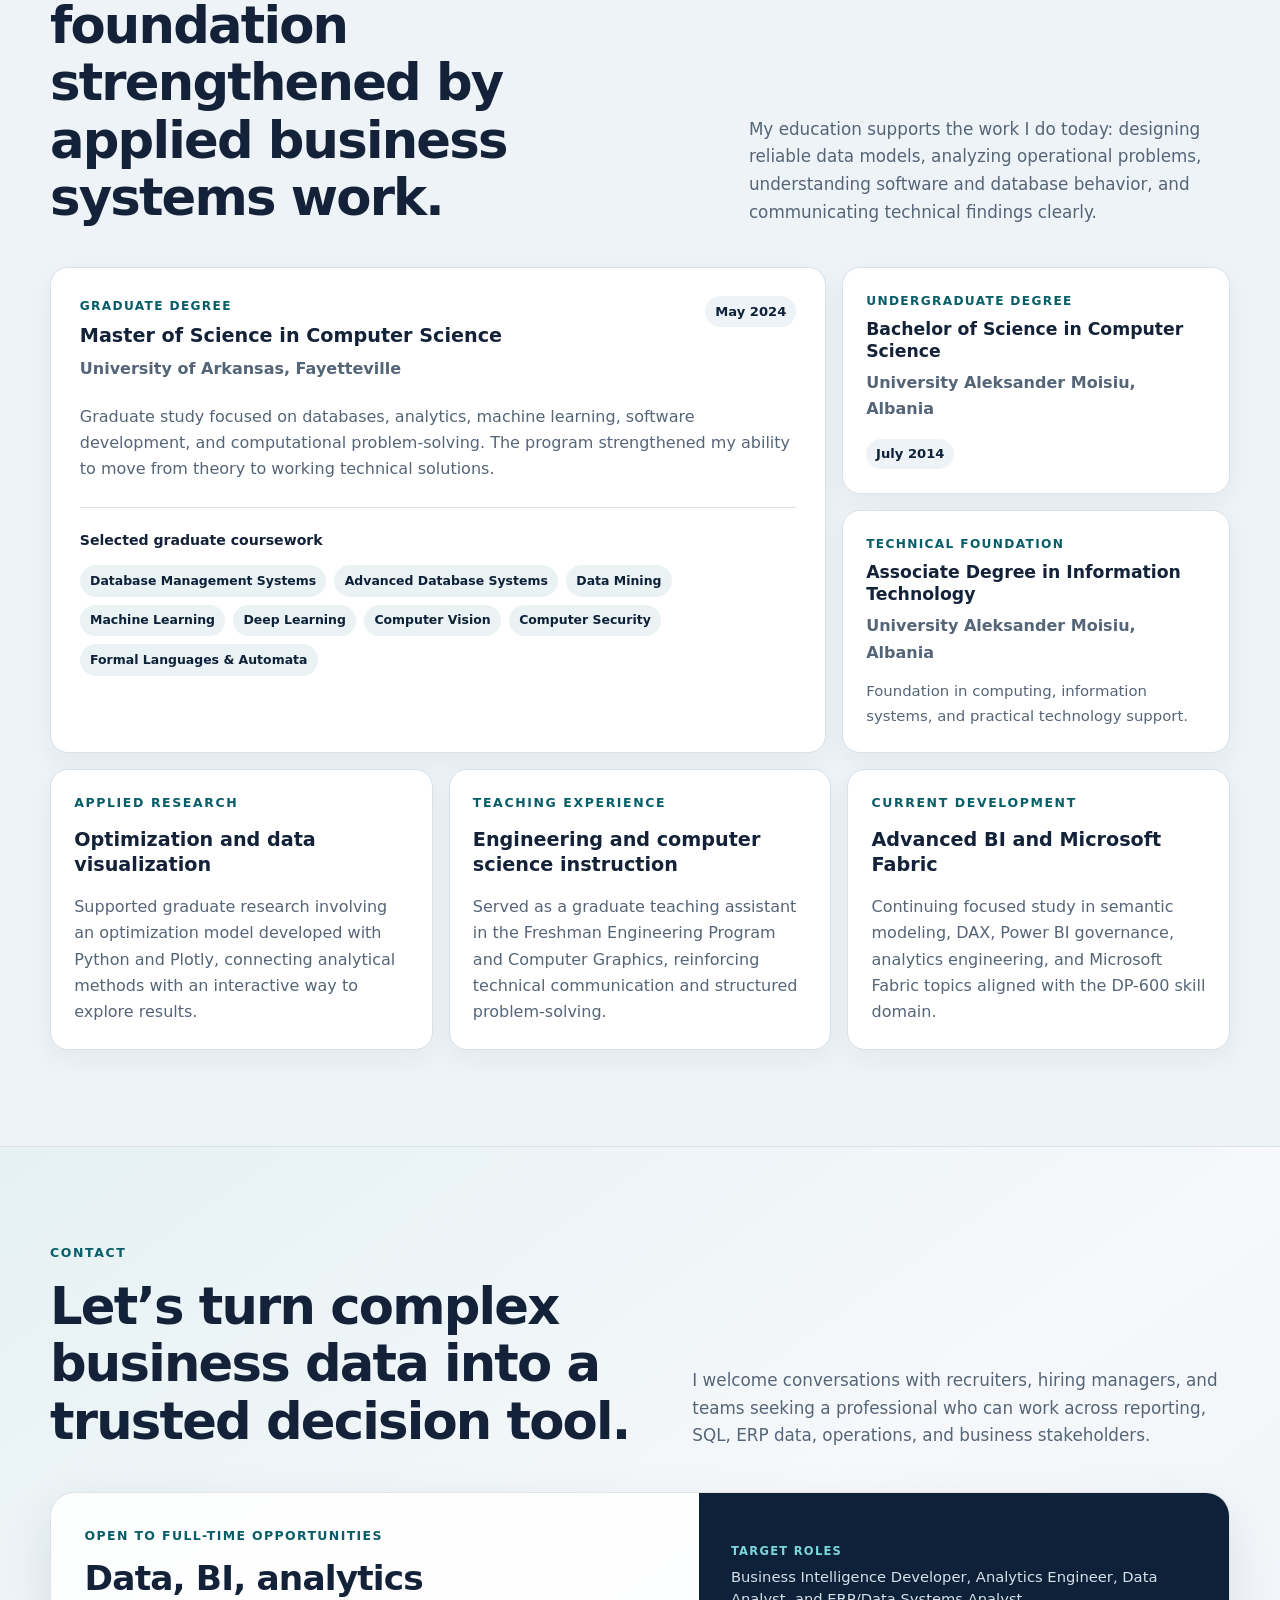
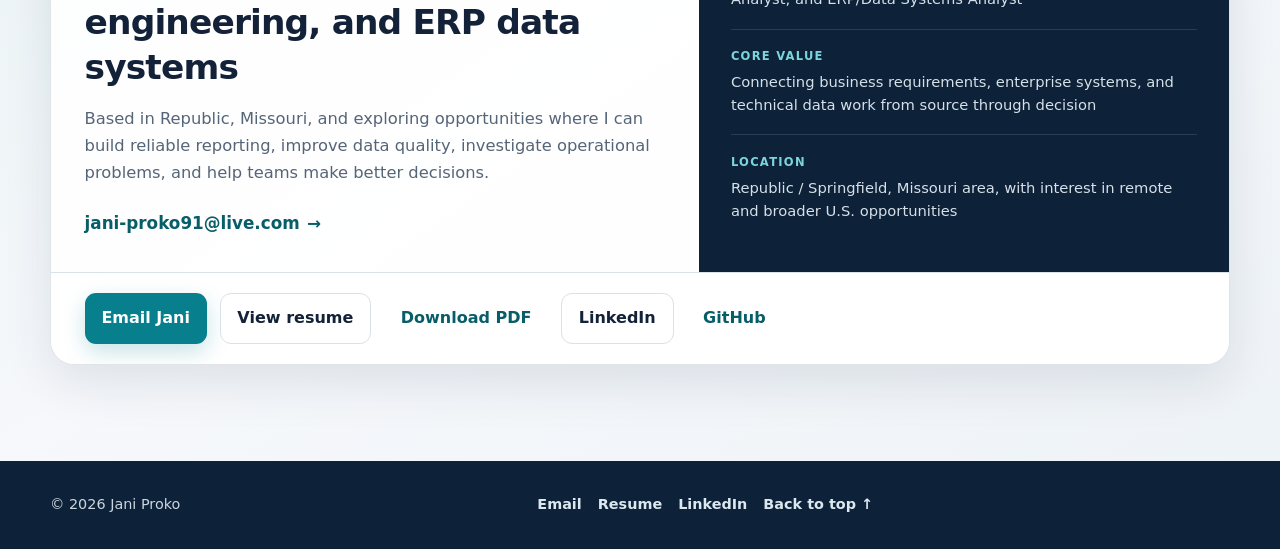
==== commit 2a7ece31: "Update index.html" ====
--- a/index.html
+++ b/index.html
@@ -209,16 +209,6 @@
 
           <article class="timeline-item">
             <div class="timeline-meta"><strong>Dec 2024</strong><span>Bentonville, Arkansas</span><span>Contract assignment</span></div>
-            <div>
-              <h3>Senior Analyst, Assortment Analytics</h3>
-              <p class="organization">Walmart</p>
-              <p class="timeline-role-summary">Supported a short-term retail analytics assignment focused on assortment and store-planning work.</p>
-              <ul>
-                <li>Worked with assortment and space-planning information using Excel, SQL, JDA, and AutoCAD-based workflows.</li>
-                <li>Reviewed business inputs and analytical outputs used to support retail planning decisions.</li>
-              </ul>
-              <div class="tag-list experience-tags"><span>Retail Analytics</span><span>Excel</span><span>SQL</span><span>JDA</span><span>AutoCAD</span></div>
-            </div>
           </article>
 
           <article class="timeline-item">
@@ -580,7 +570,6 @@
         <a href="https://www.linkedin.com/in/jani-proko/" target="_blank" rel="noopener noreferrer">LinkedIn</a>
         <a href="#top">Back to top ↑</a>
       </div>
-      <p></p>
     </div>
   </footer>
 </body>
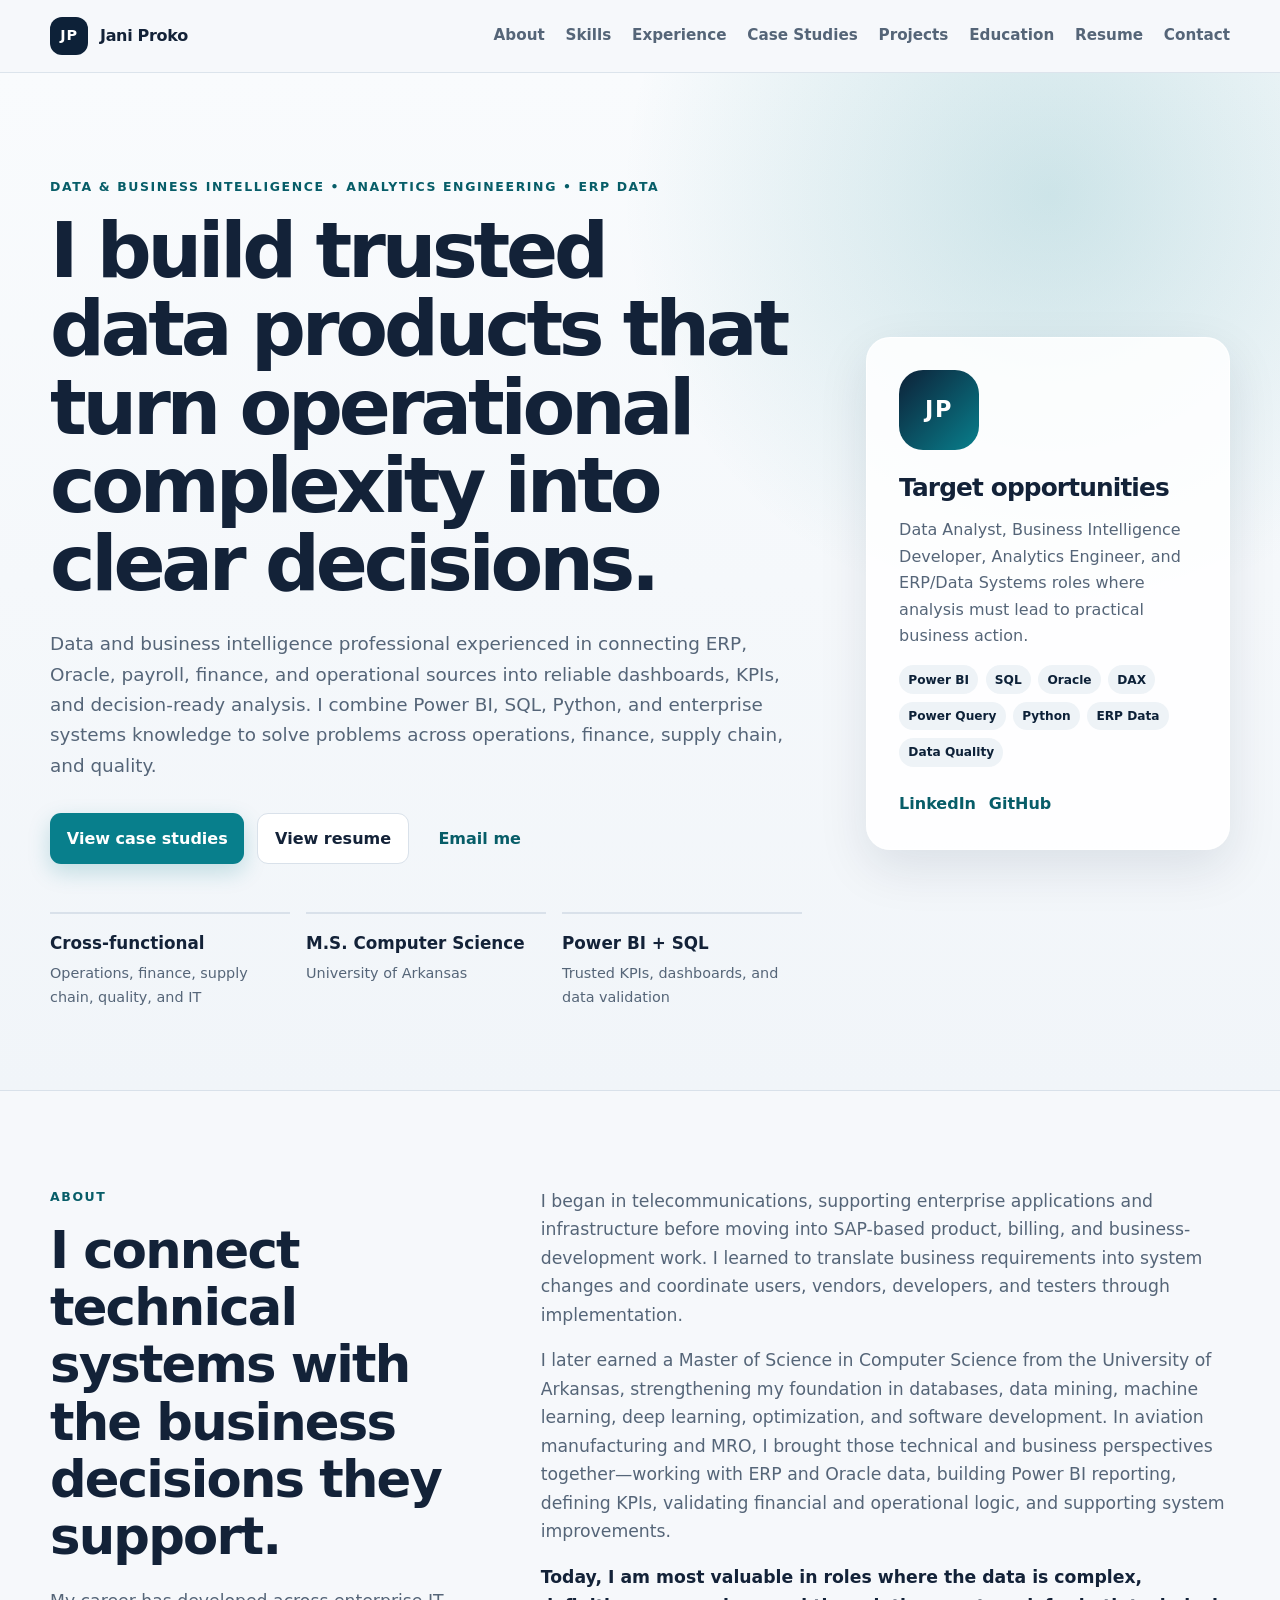
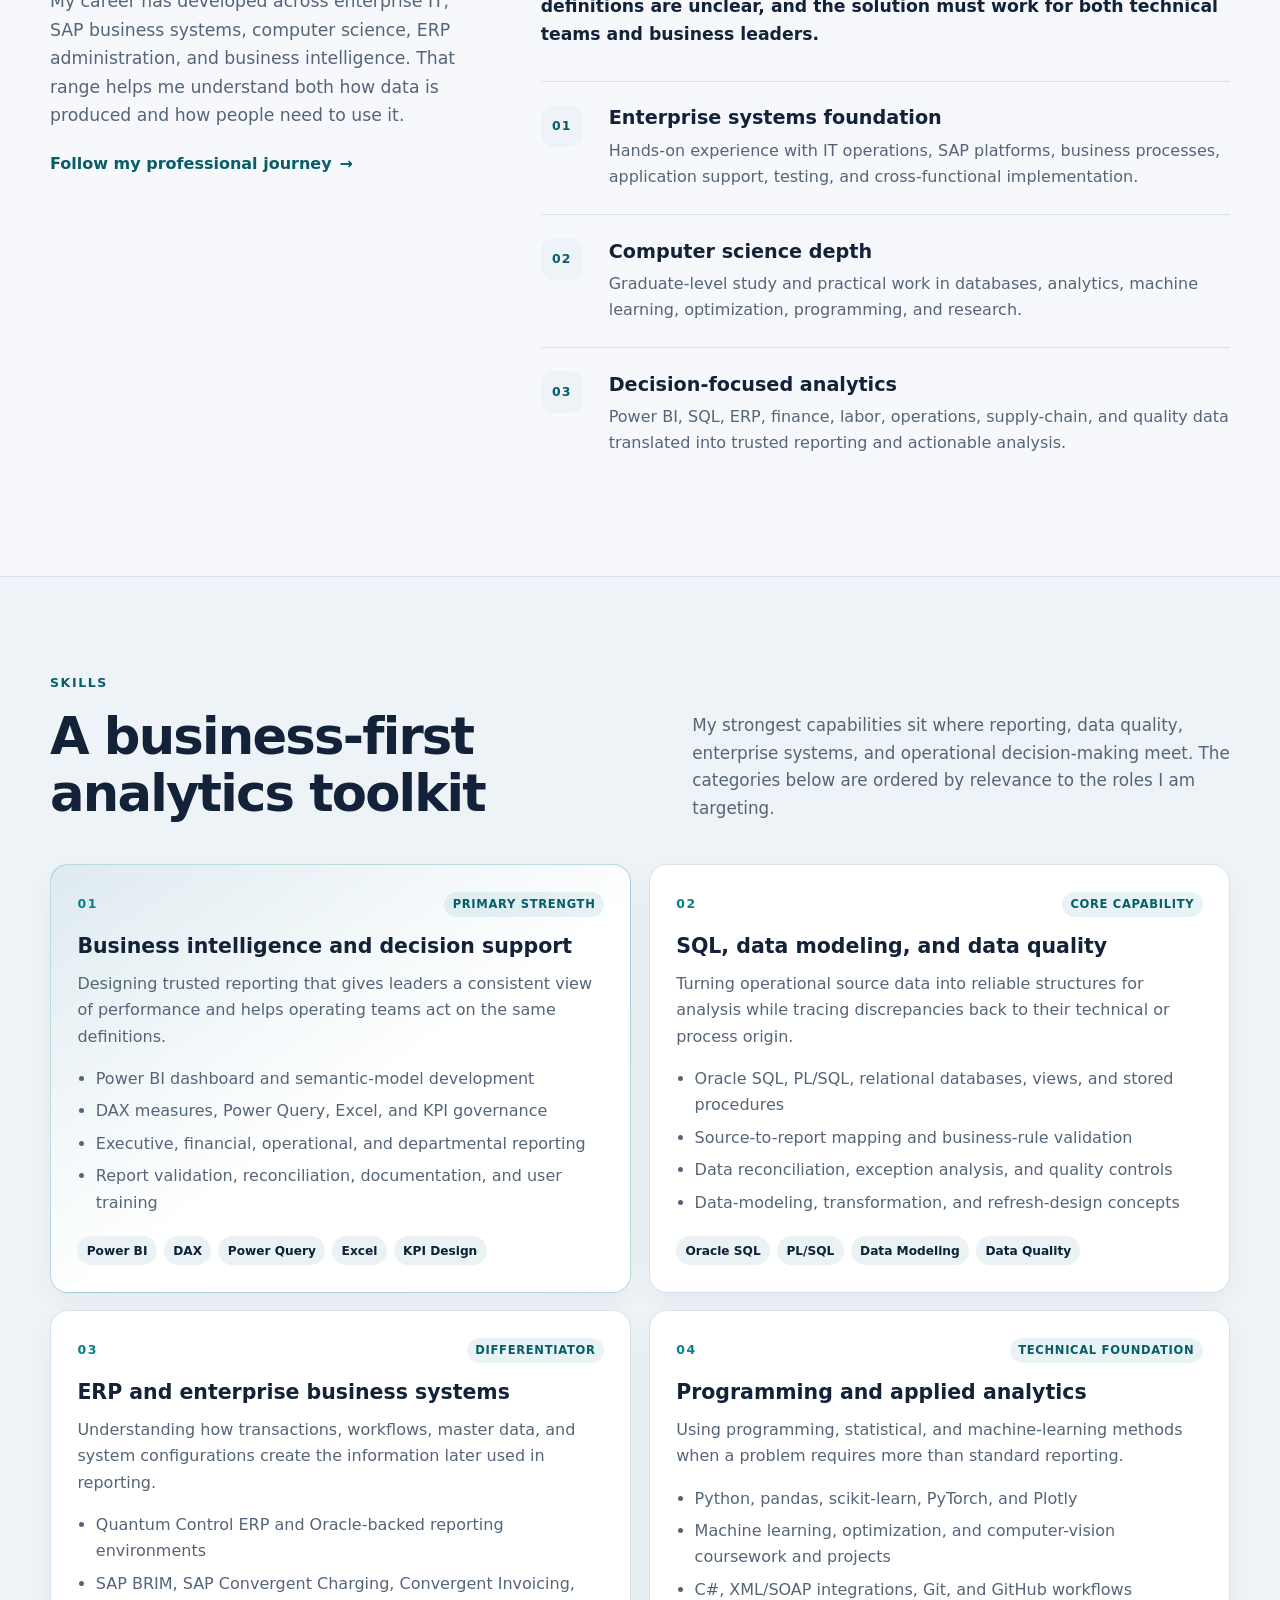
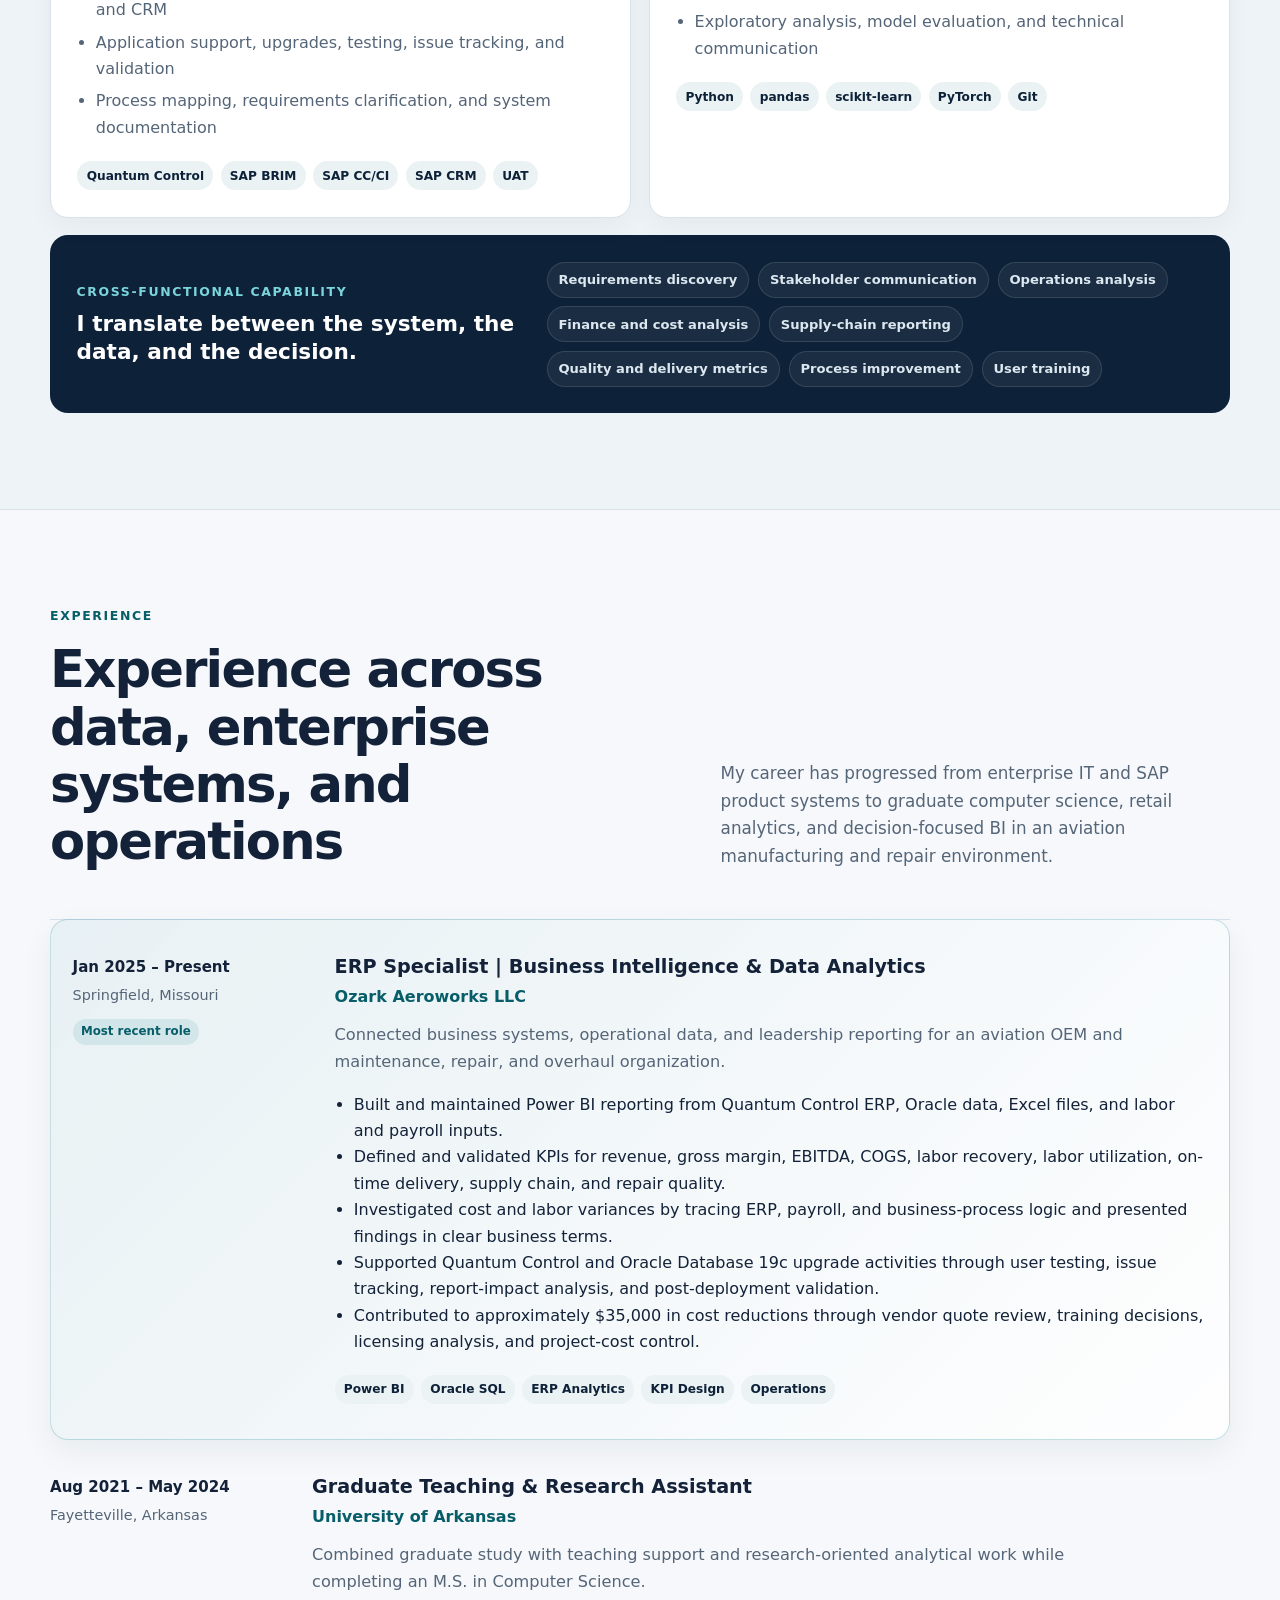
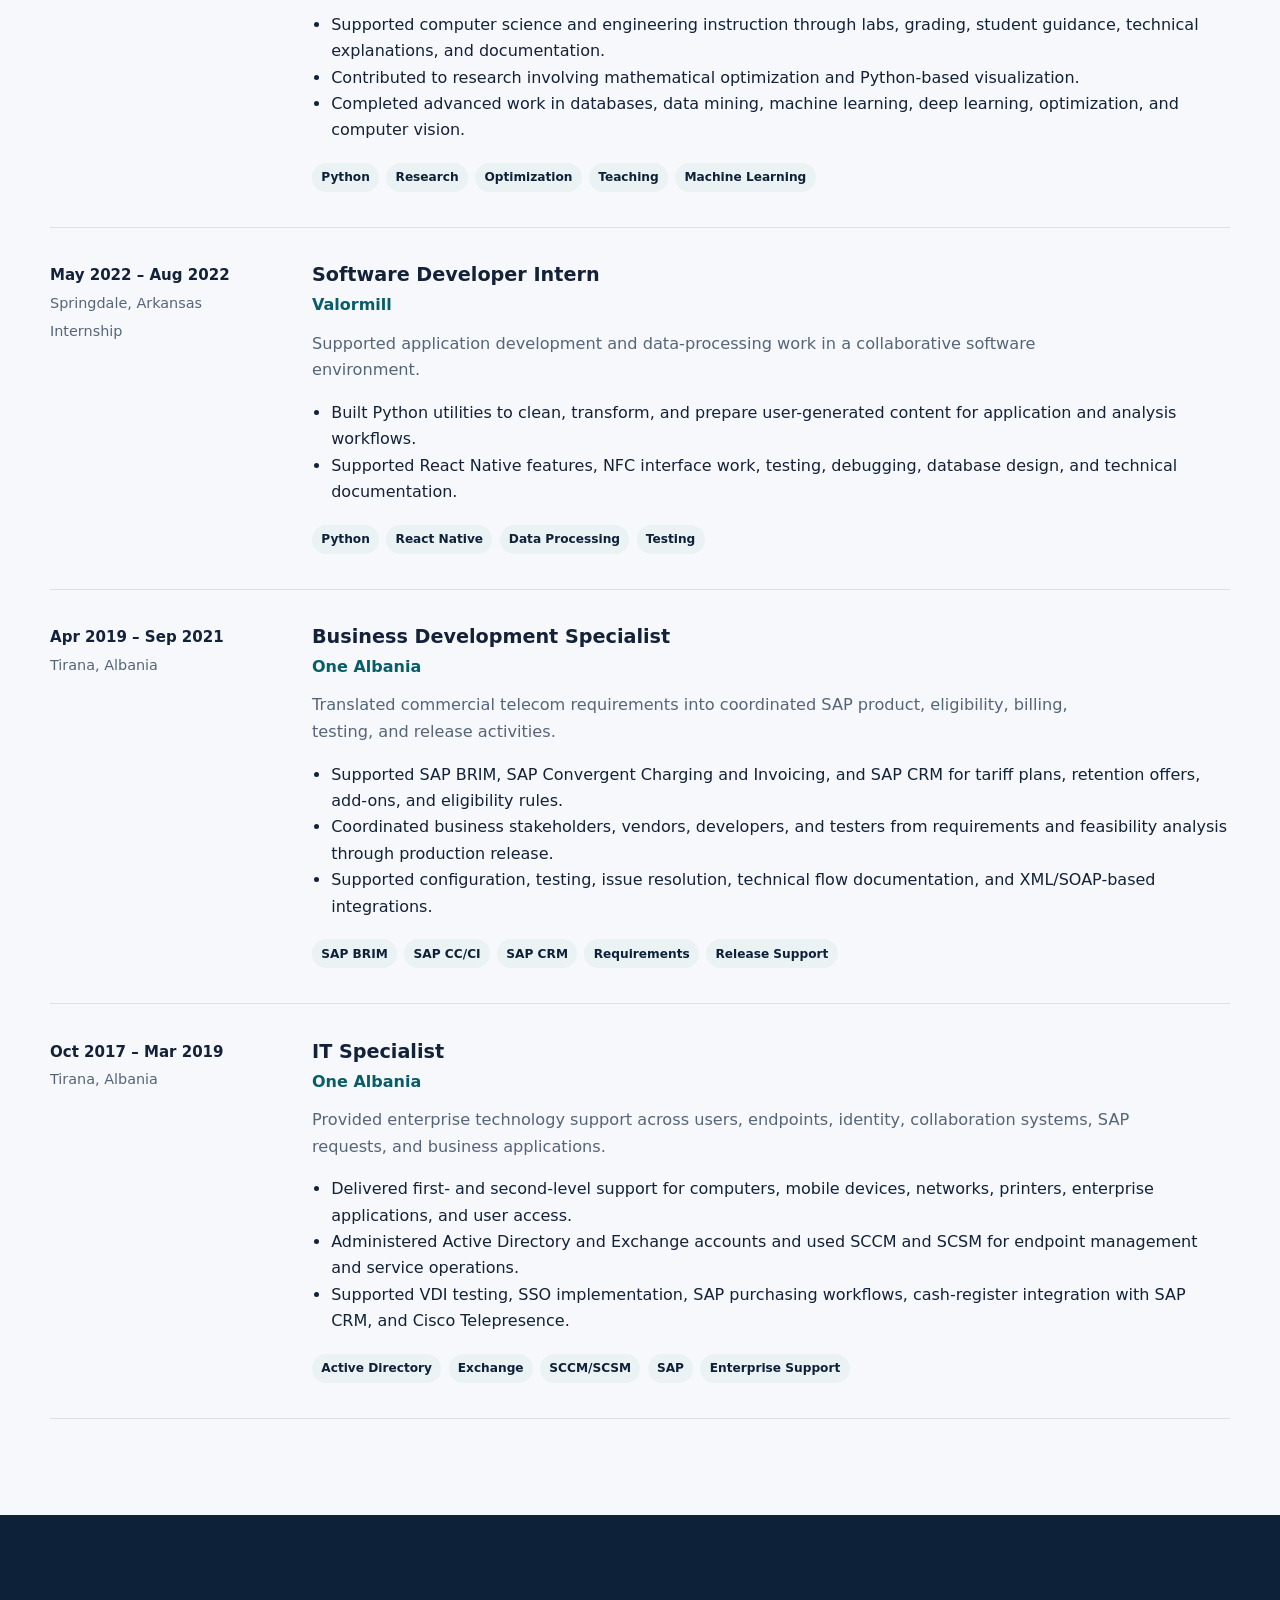
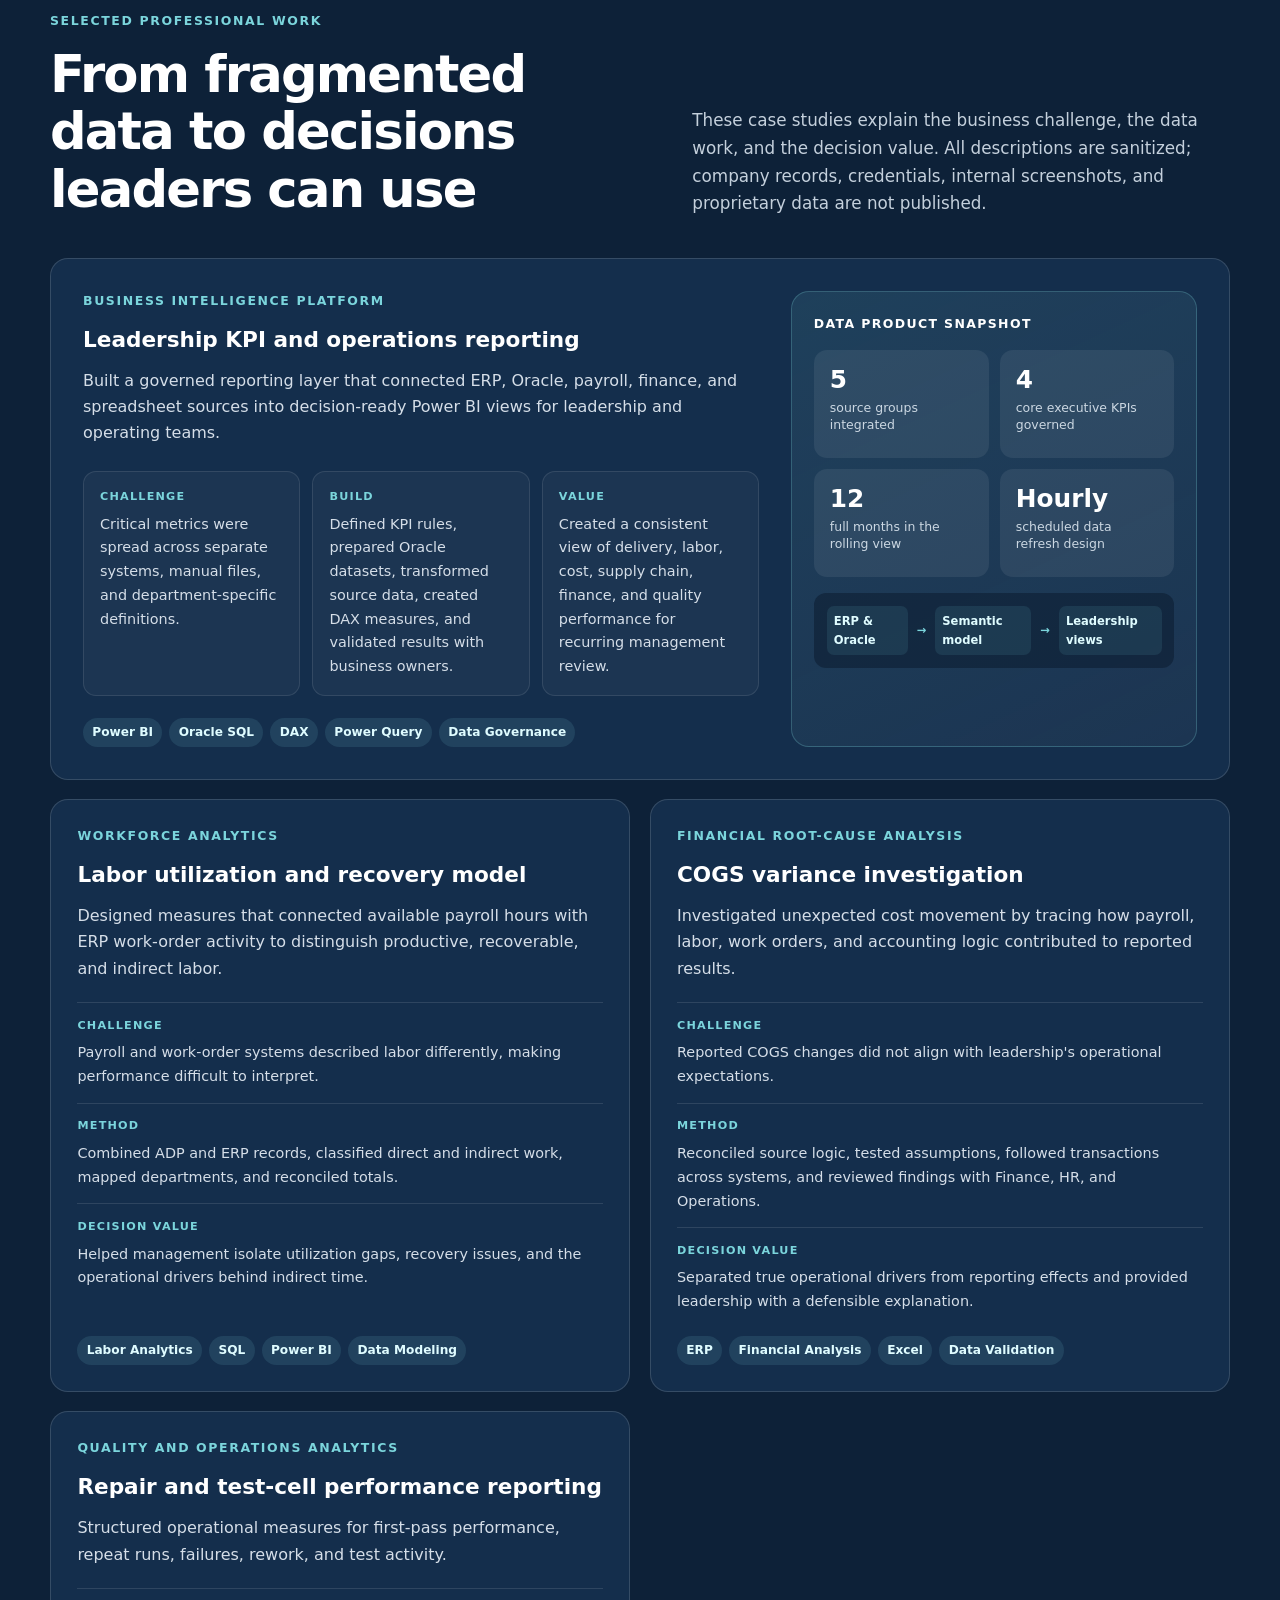
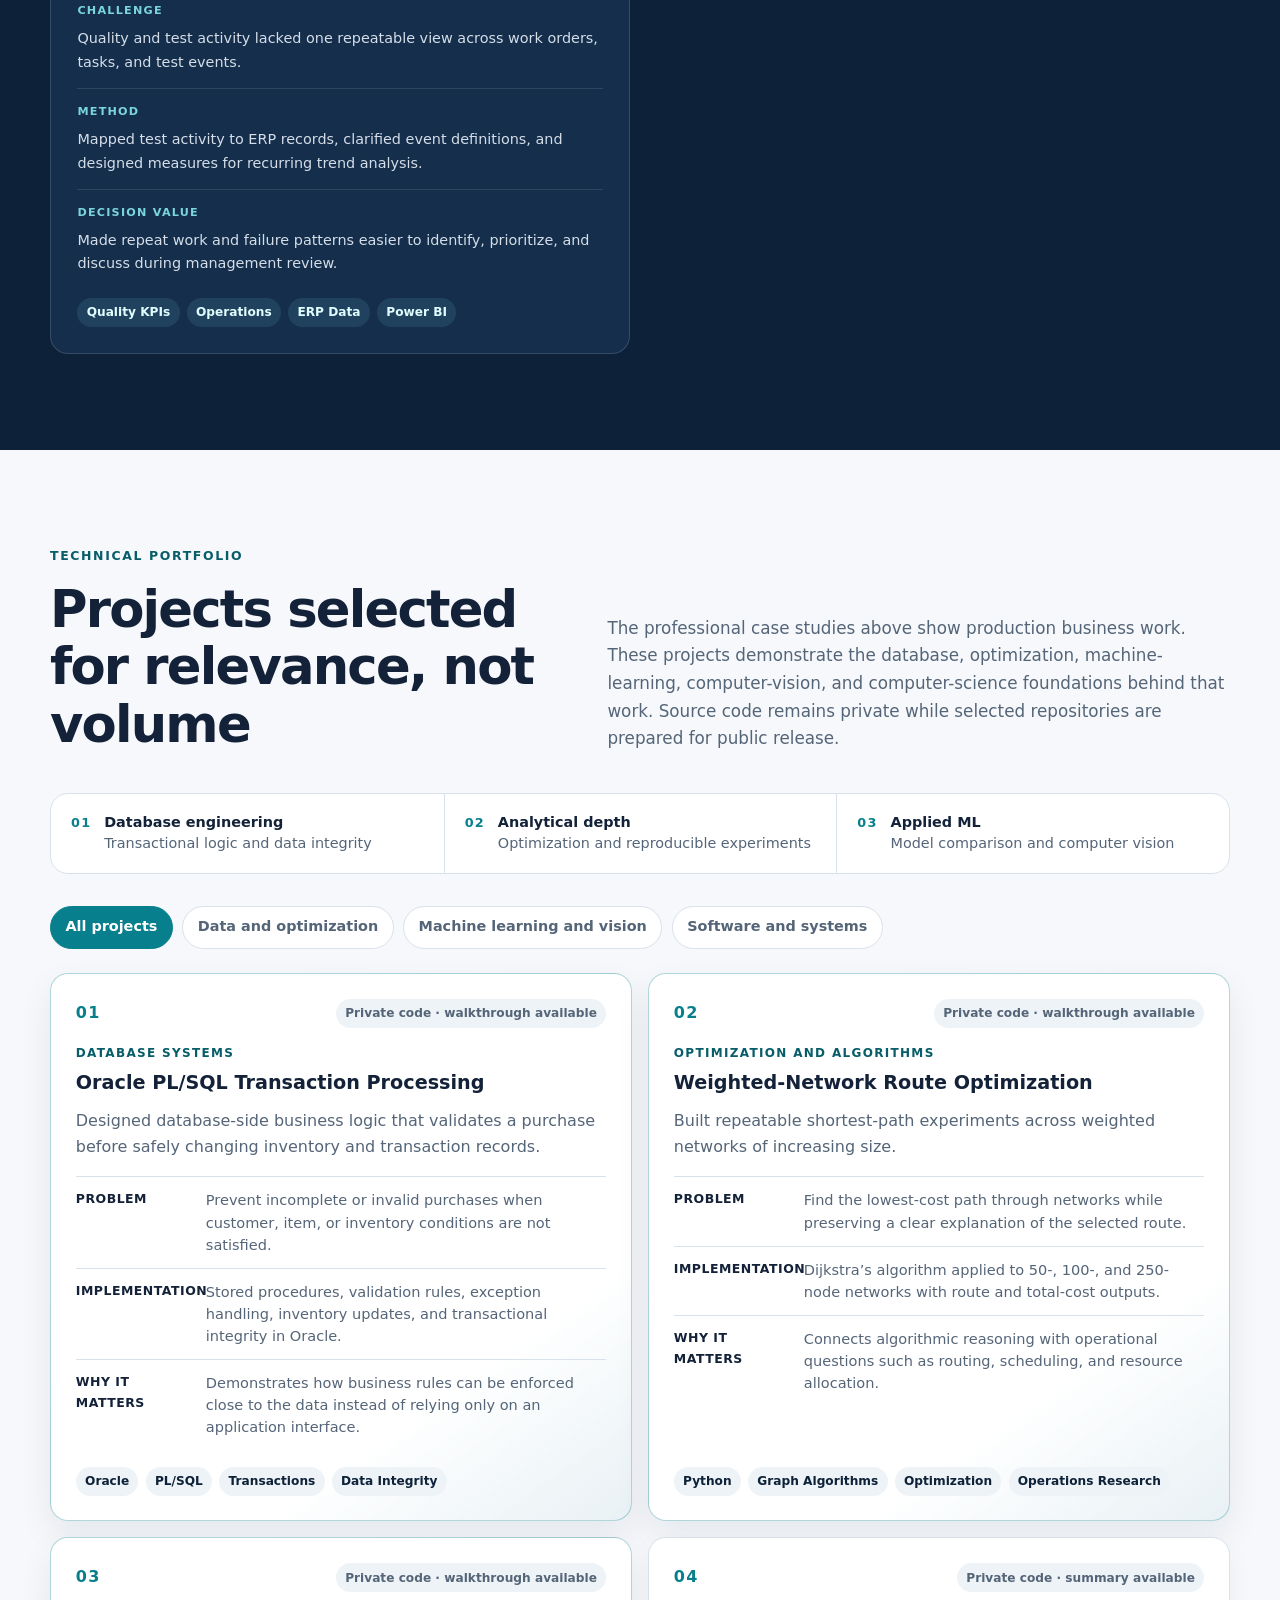
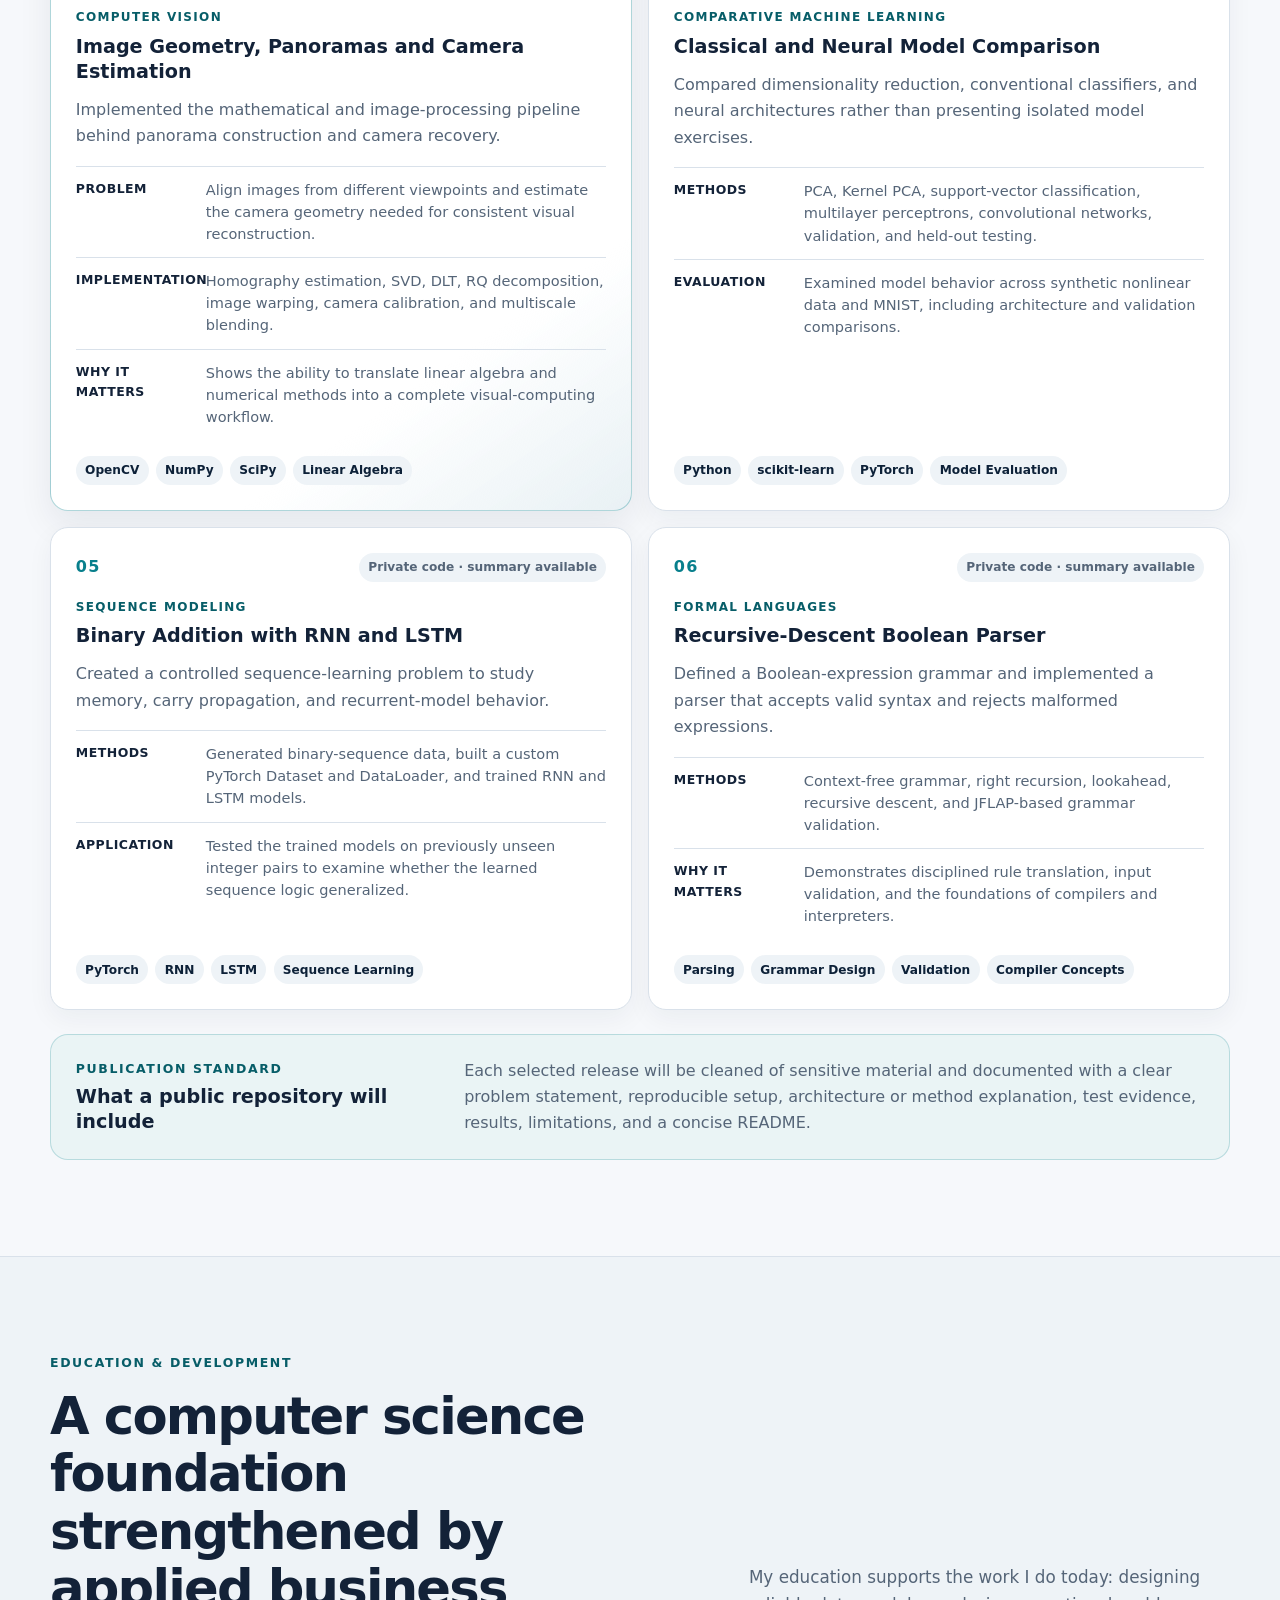
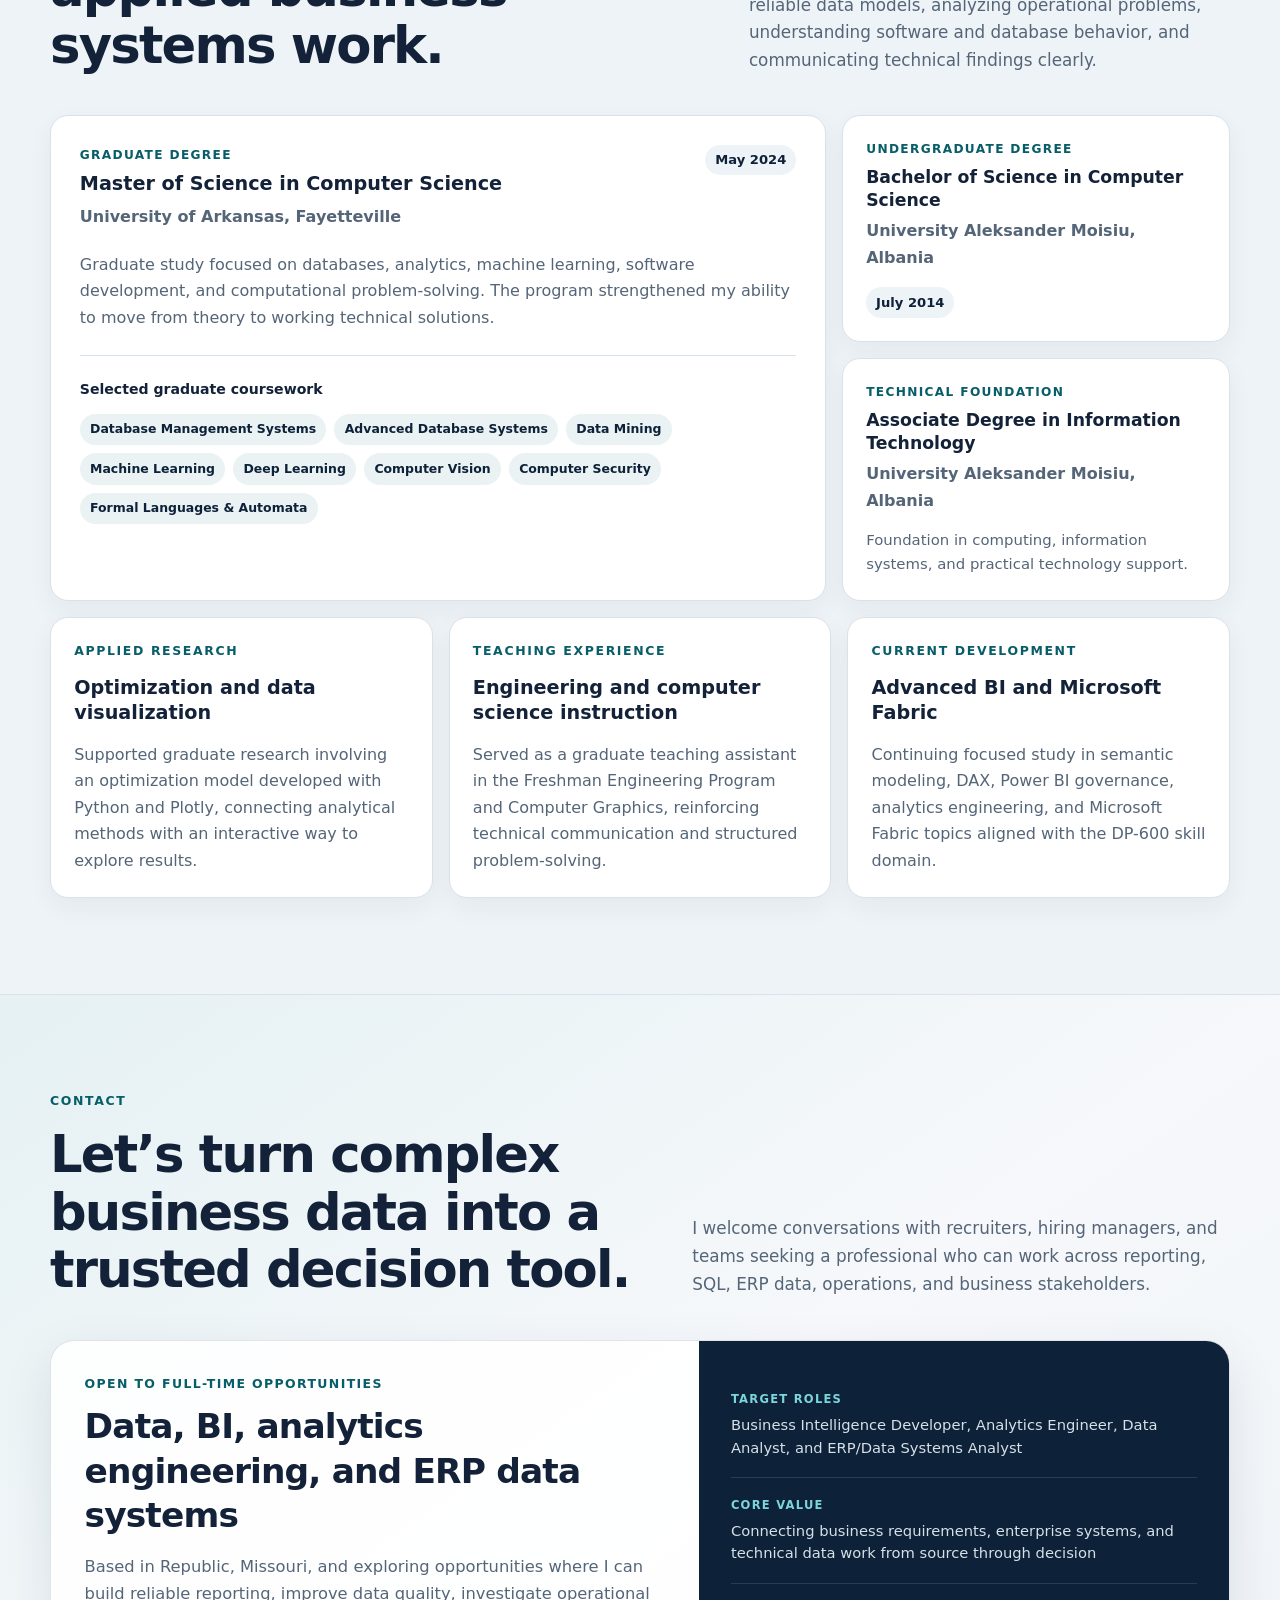
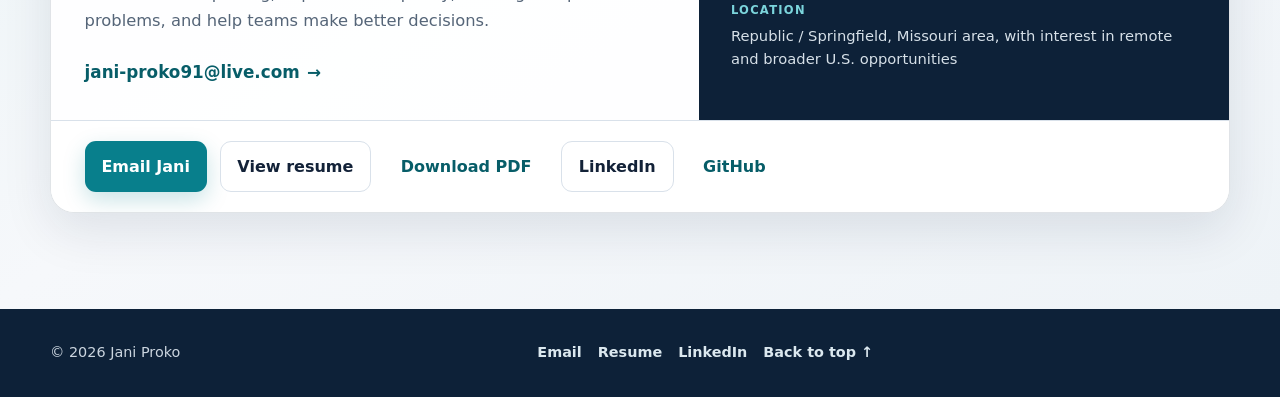
==== commit 36b51c8b: "Update index.html" ====
--- a/index.html
+++ b/index.html
@@ -206,11 +206,7 @@
               <div class="tag-list experience-tags"><span>Power BI</span><span>Oracle SQL</span><span>ERP Analytics</span><span>KPI Design</span><span>Operations</span></div>
             </div>
           </article>
-
-          <article class="timeline-item">
-            <div class="timeline-meta"><strong>Dec 2024</strong><span>Bentonville, Arkansas</span><span>Contract assignment</span></div>
-          </article>
-
+          
           <article class="timeline-item">
             <div class="timeline-meta"><strong>Aug 2021 – May 2024</strong><span>Fayetteville, Arkansas</span></div>
             <div>
